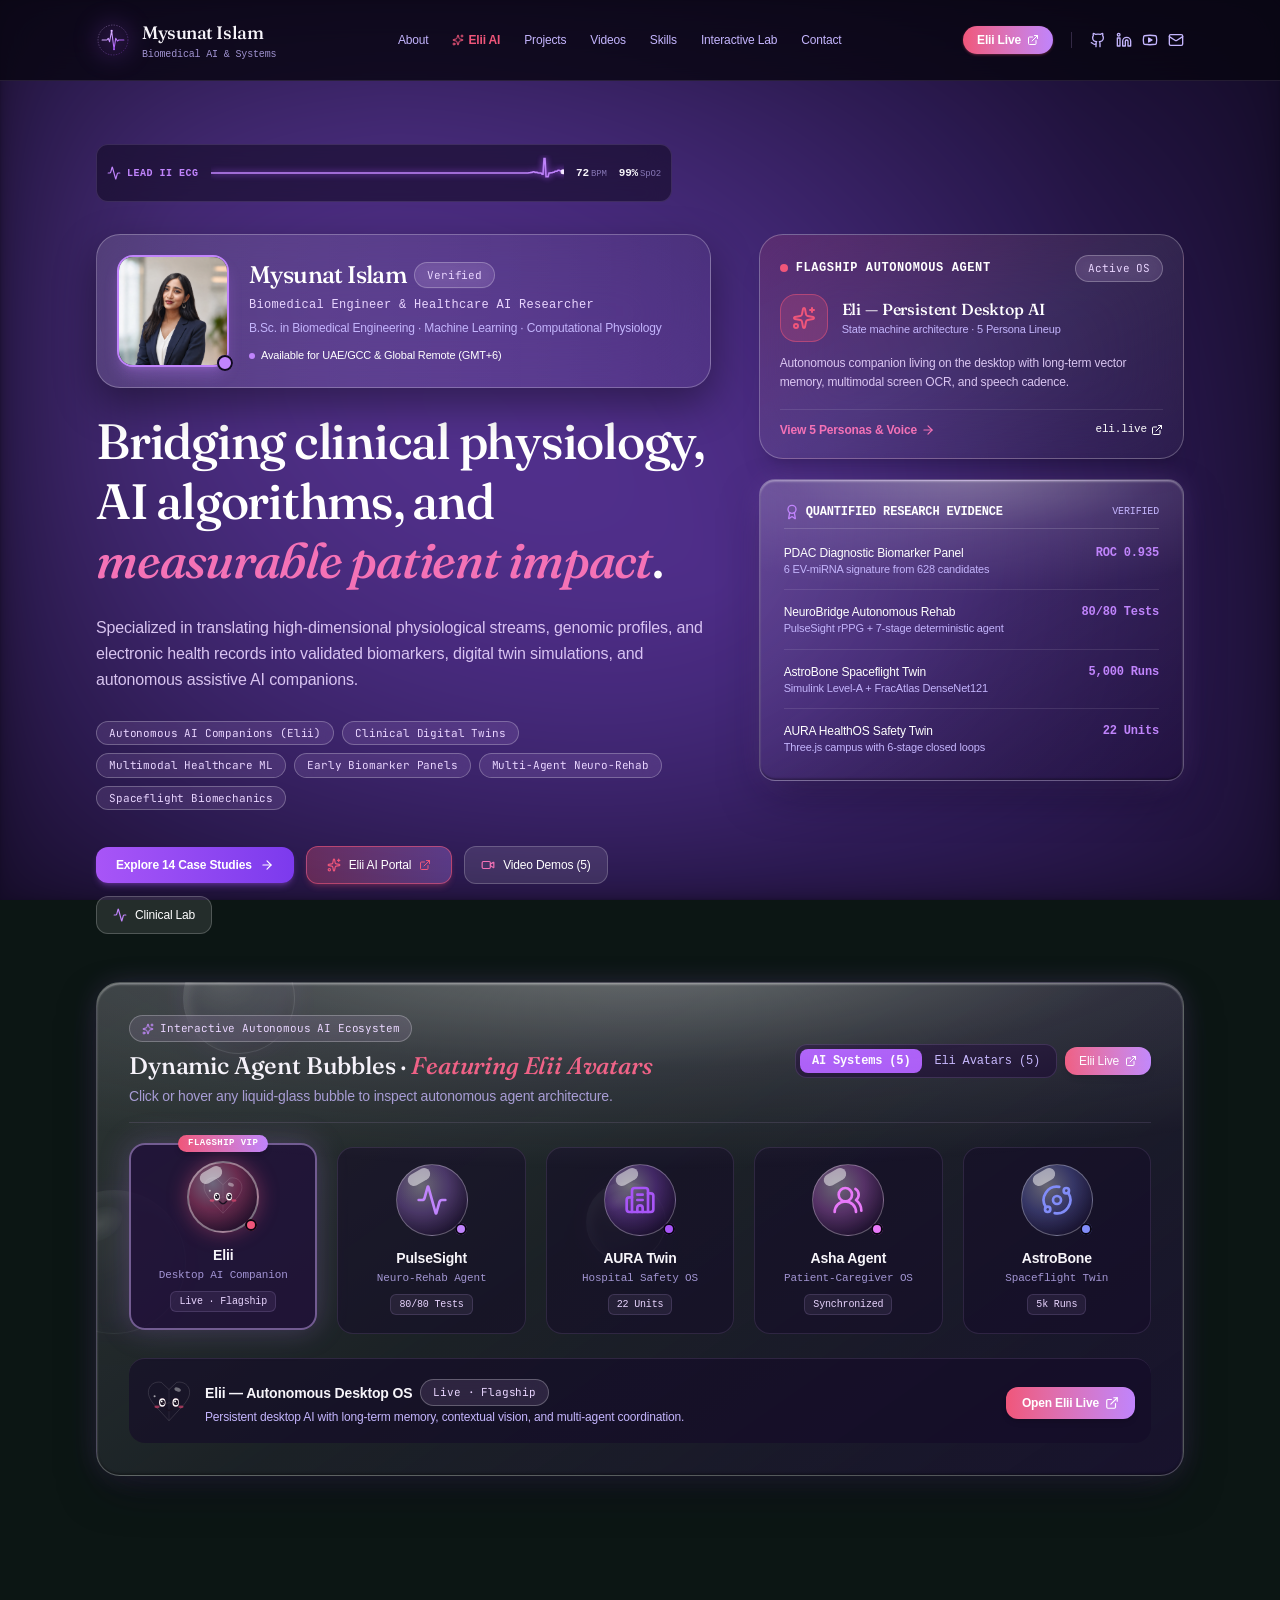
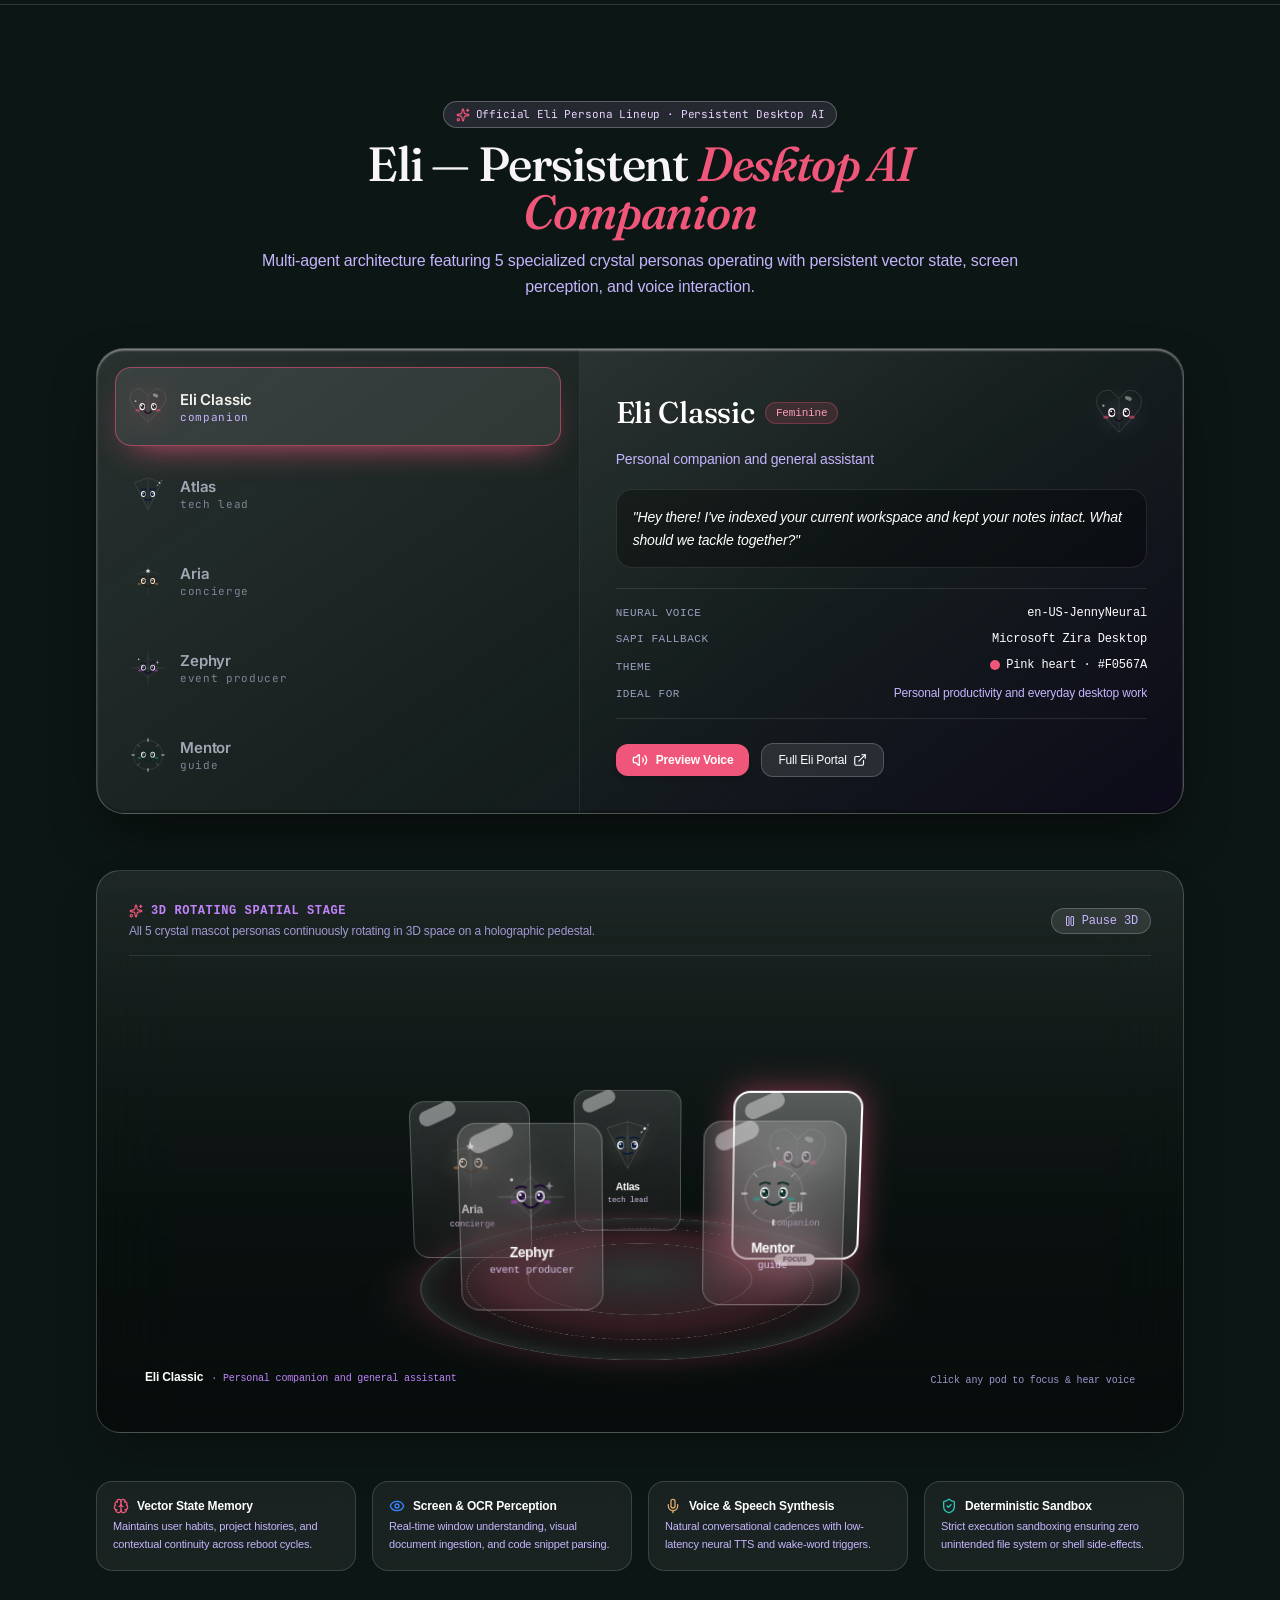
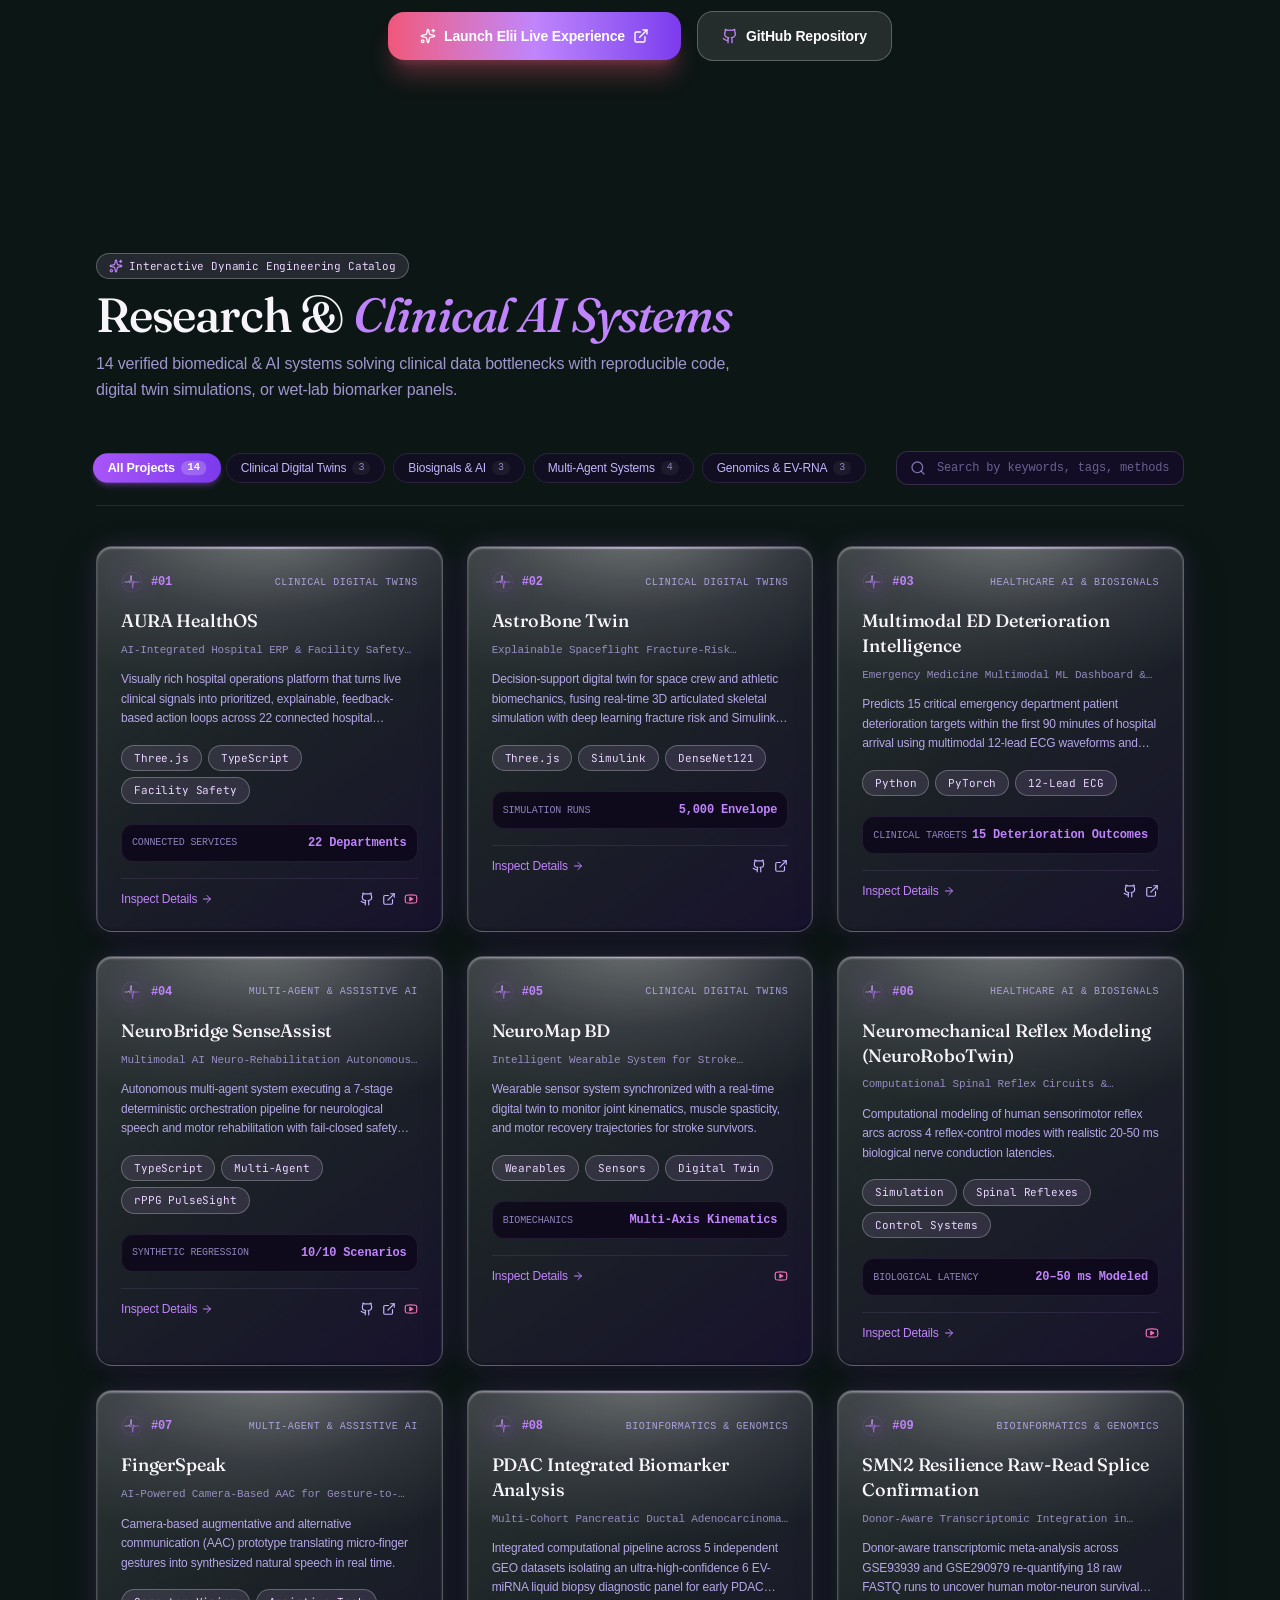
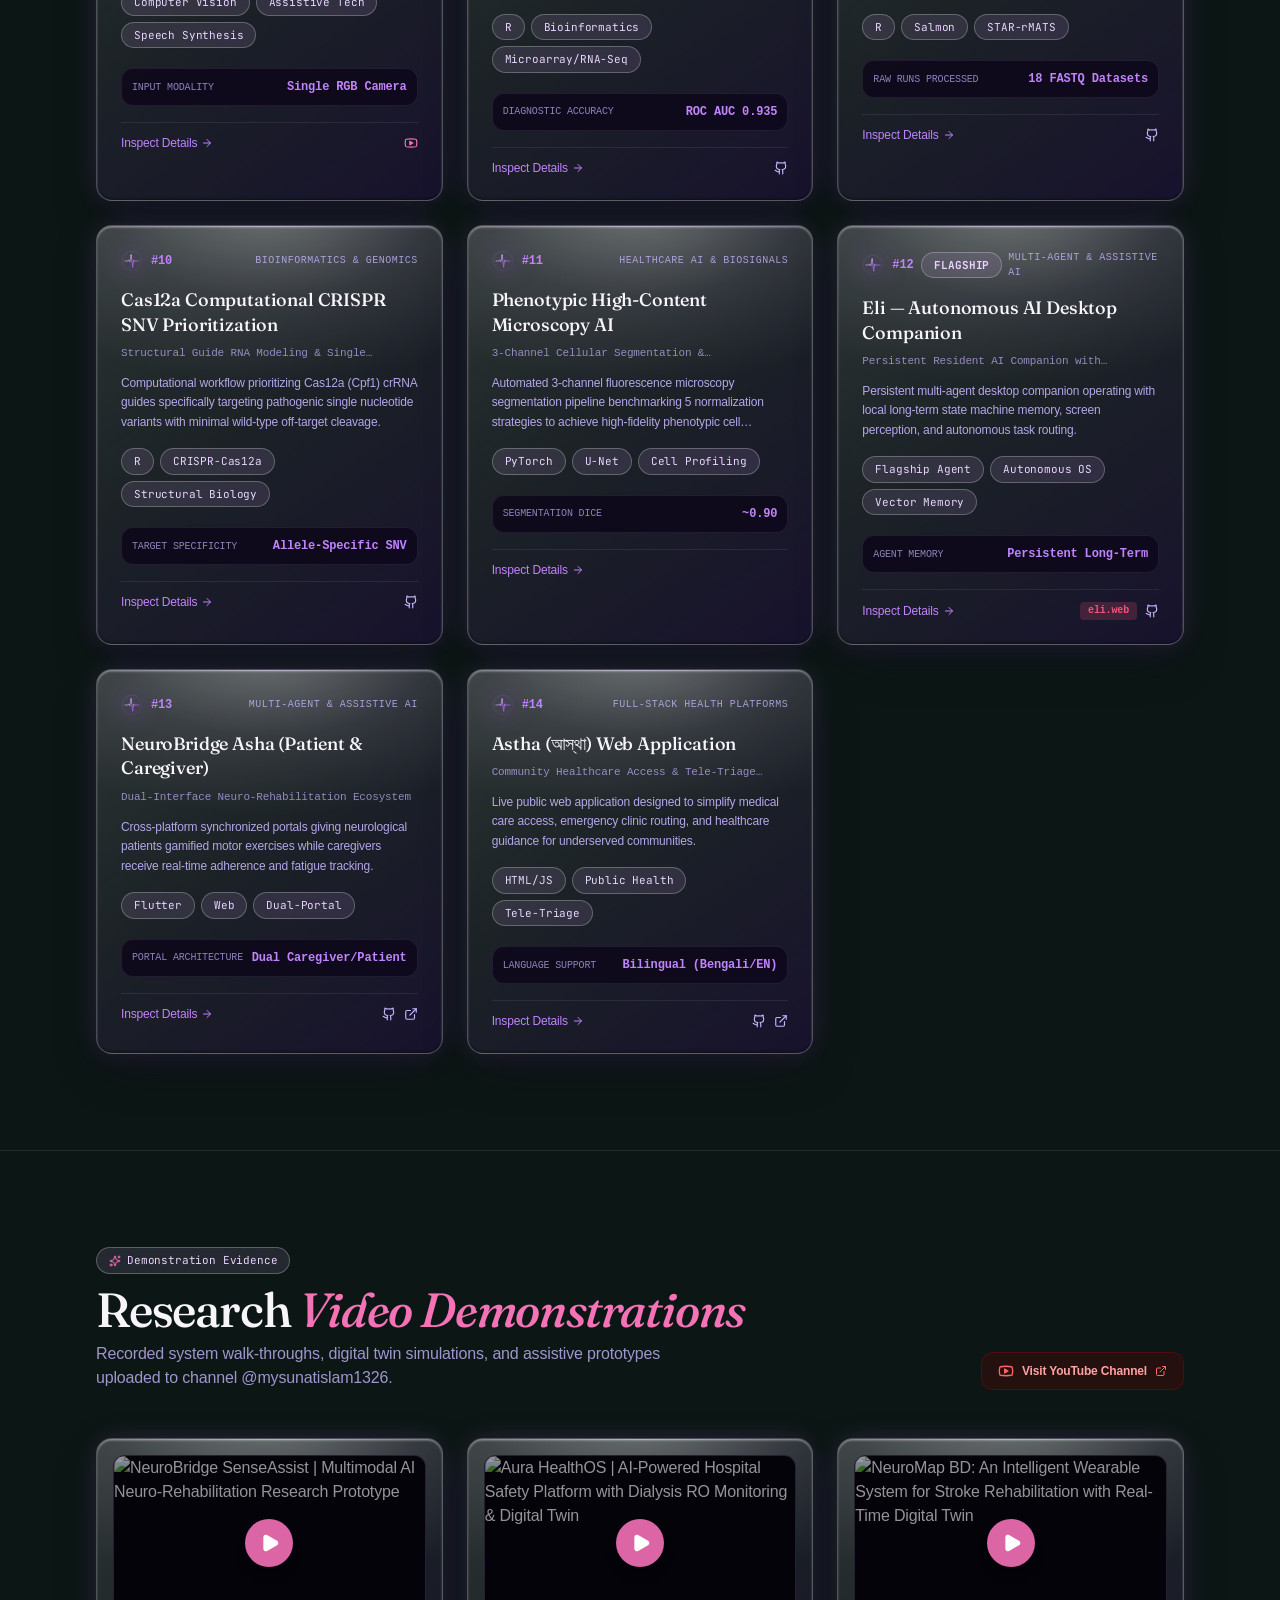
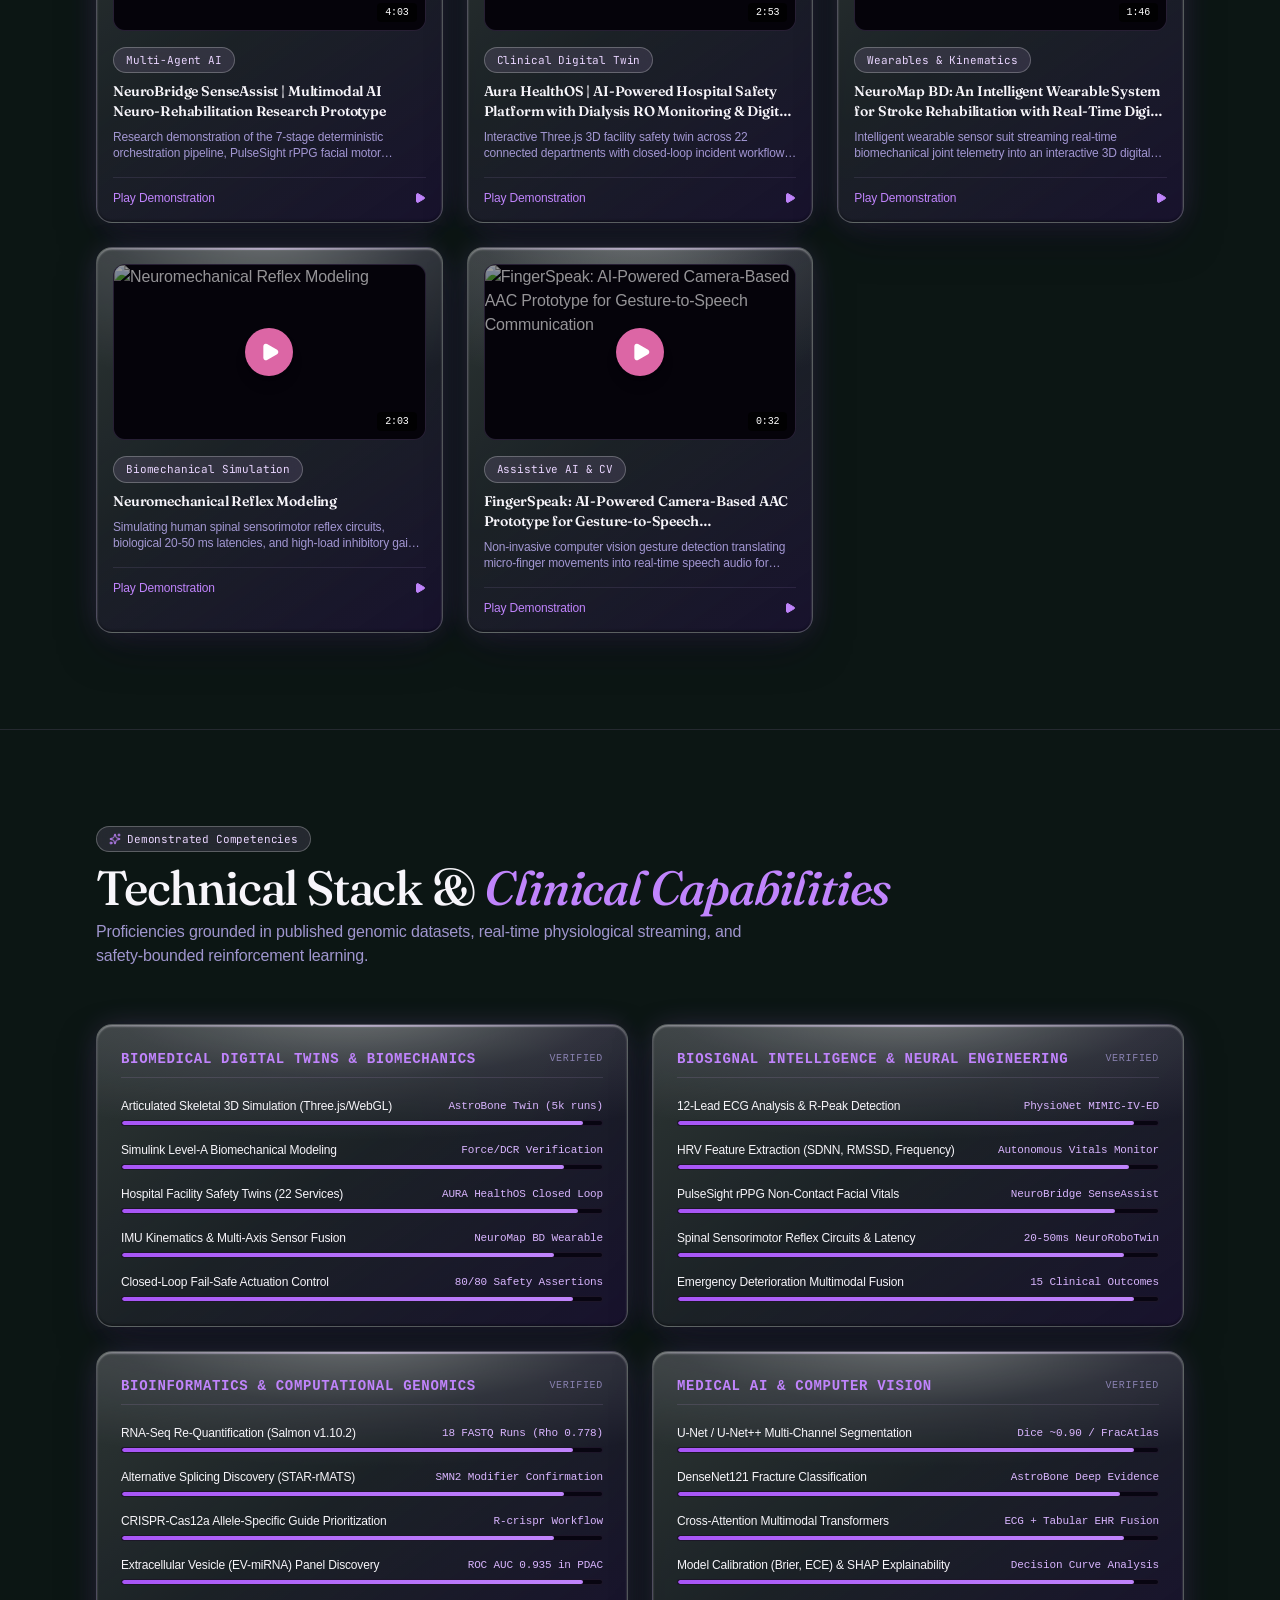
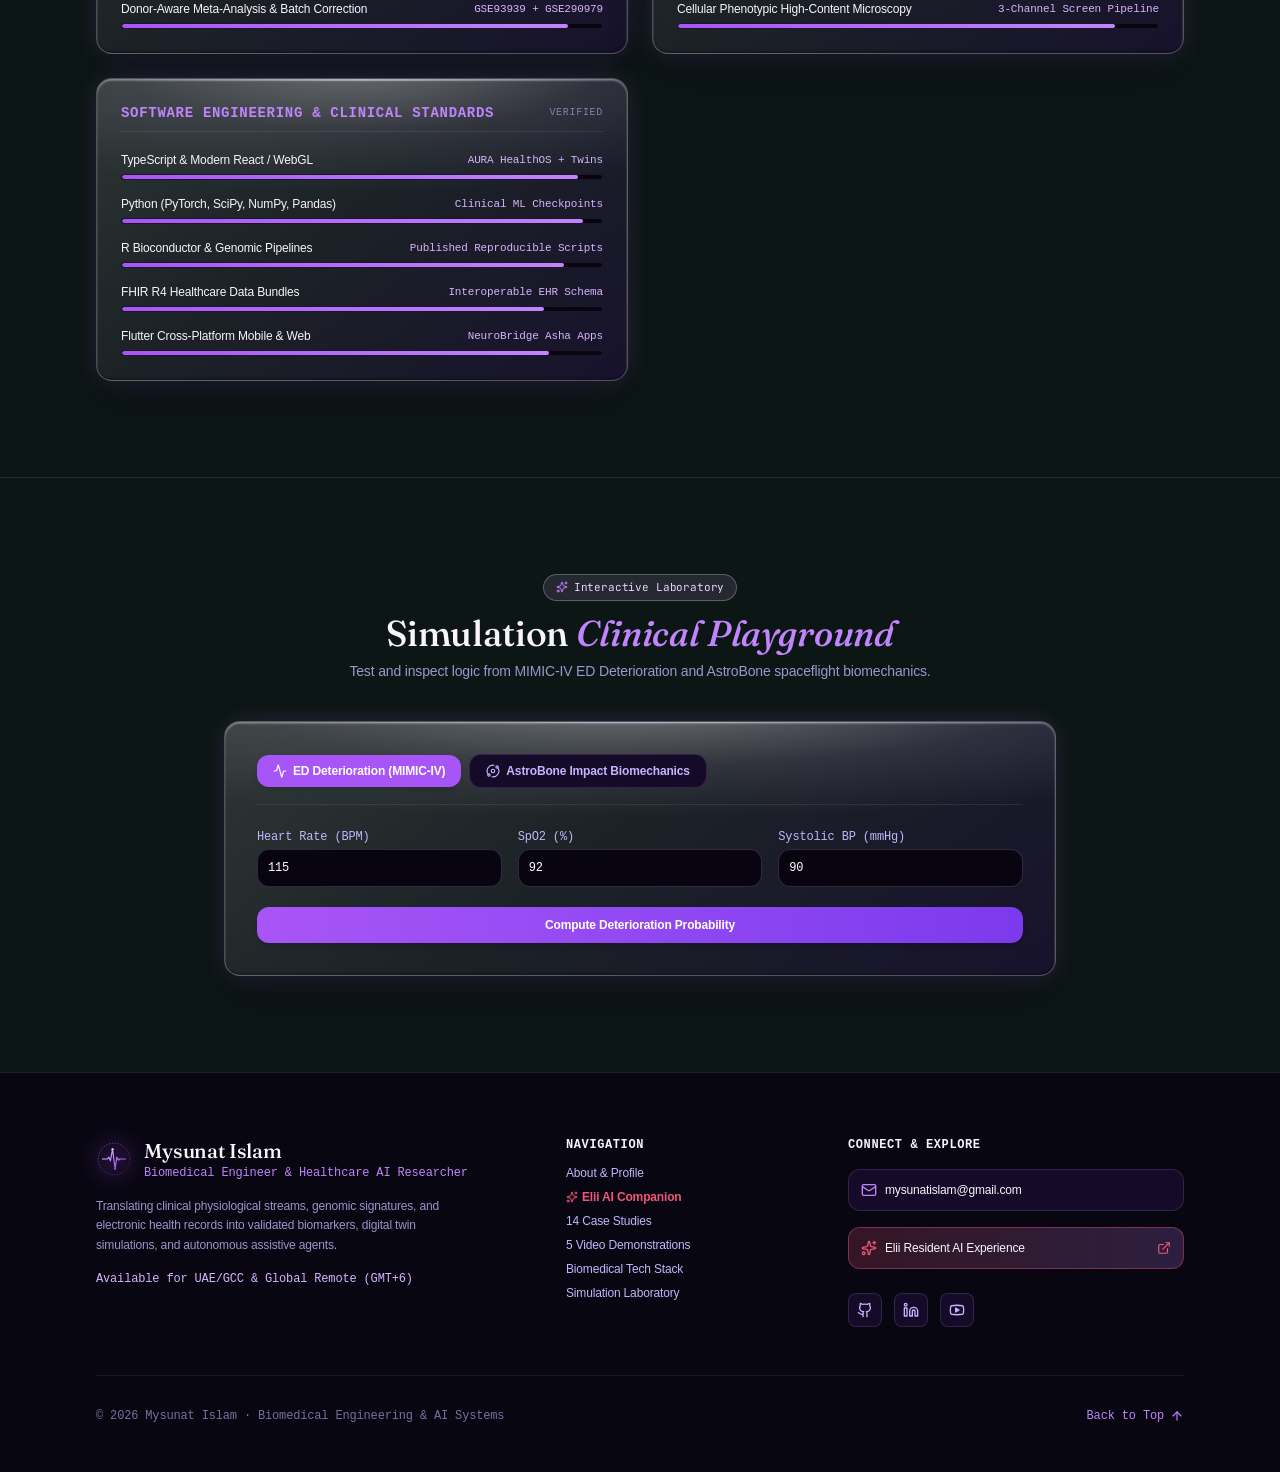
==== index.html @ 4e0c413e "Refine Eli dock to authentic styling, fix 3D stage forward orientation, luminous light gradient, rem" ====
<!doctype html>
<html lang="en" class="scroll-smooth">
  <head>
    <meta charset="UTF-8" />
    <link rel="icon" type="image/svg+xml" href="data:image/svg+xml,%3Csvg xmlns='http://www.w3.org/2000/svg' viewBox='0 0 24 24' fill='none' stroke='%237fc9ae' stroke-width='2'%3E%3Cpath d='M22 12h-4l-3 9L9 3l-3 9H2'/%3E%3C/svg%3E" />
    <meta name="viewport" content="width=device-width, initial-scale=1.0" />
    <title>Mysunat Islam | Biomedical AI & Healthcare Systems</title>
    <meta name="description" content="Biomedical AI, Clinical Digital Twins, Biosignal Processing, and Computational Genomics portfolio of Mysunat Islam." />
    
    <!-- Google Fonts: Fraunces (Classy Editorial Serif) + Inter (Clean Modern Sans) + JetBrains Mono -->
    <link rel="preconnect" href="https://fonts.googleapis.com">
    <link rel="preconnect" href="https://fonts.gstatic.com" crossorigin>
    <link href="https://fonts.googleapis.com/css2?family=Fraunces:ital,opsz,wght@0,9..144,400;0,9..144,500;0,9..144,600;0,9..144,700;1,9..144,400;1,9..144,600&family=Inter:wght@300;400;500;600;700&family=JetBrains+Mono:wght@400;500&display=swap" rel="stylesheet">
    <script type="module" crossorigin src="./assets/index-BXGBrG3f.js"></script>
    <link rel="stylesheet" crossorigin href="./assets/index-C7hbZg0I.css">
  </head>
  <body class="bg-[#0c1614] text-[#f2f1ec] antialiased selection:bg-[#7fc9ae] selection:text-[#0c1614] overflow-x-hidden font-sans">
    <div id="root"></div>
  </body>
</html>
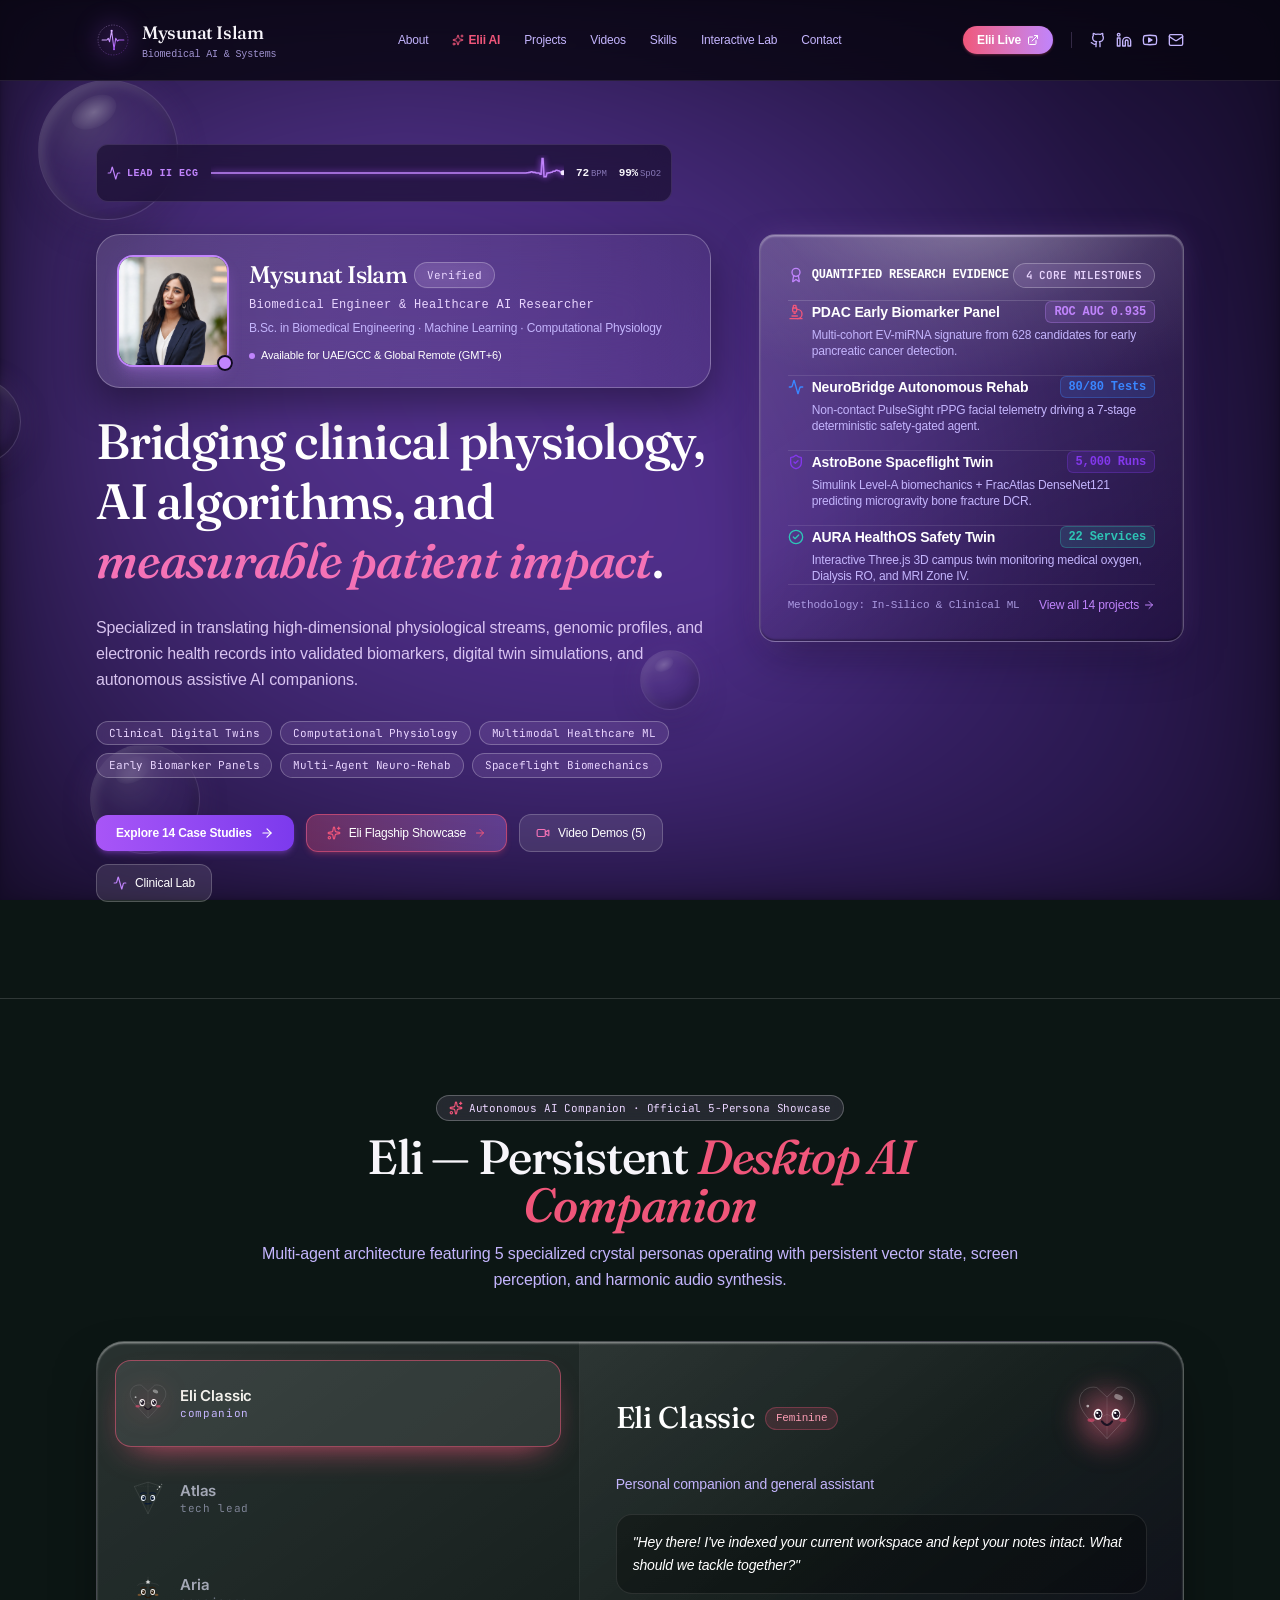
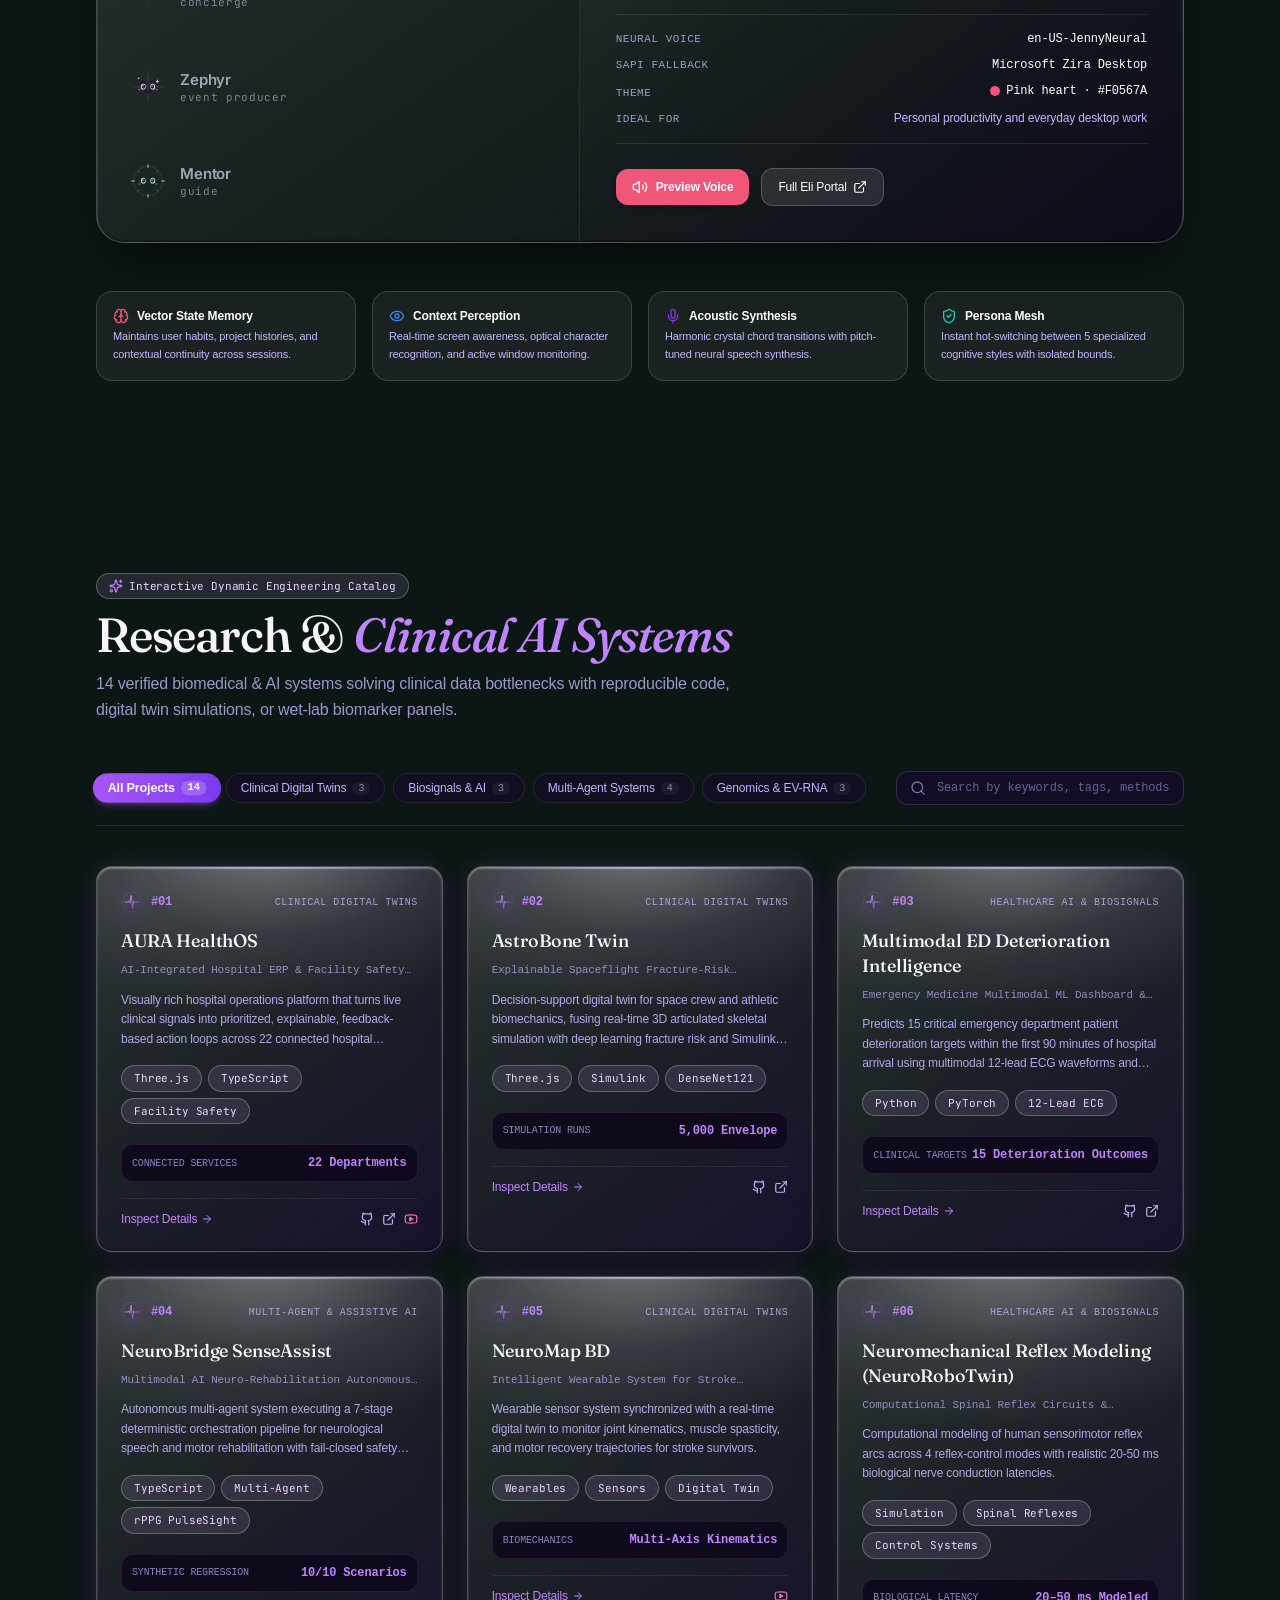
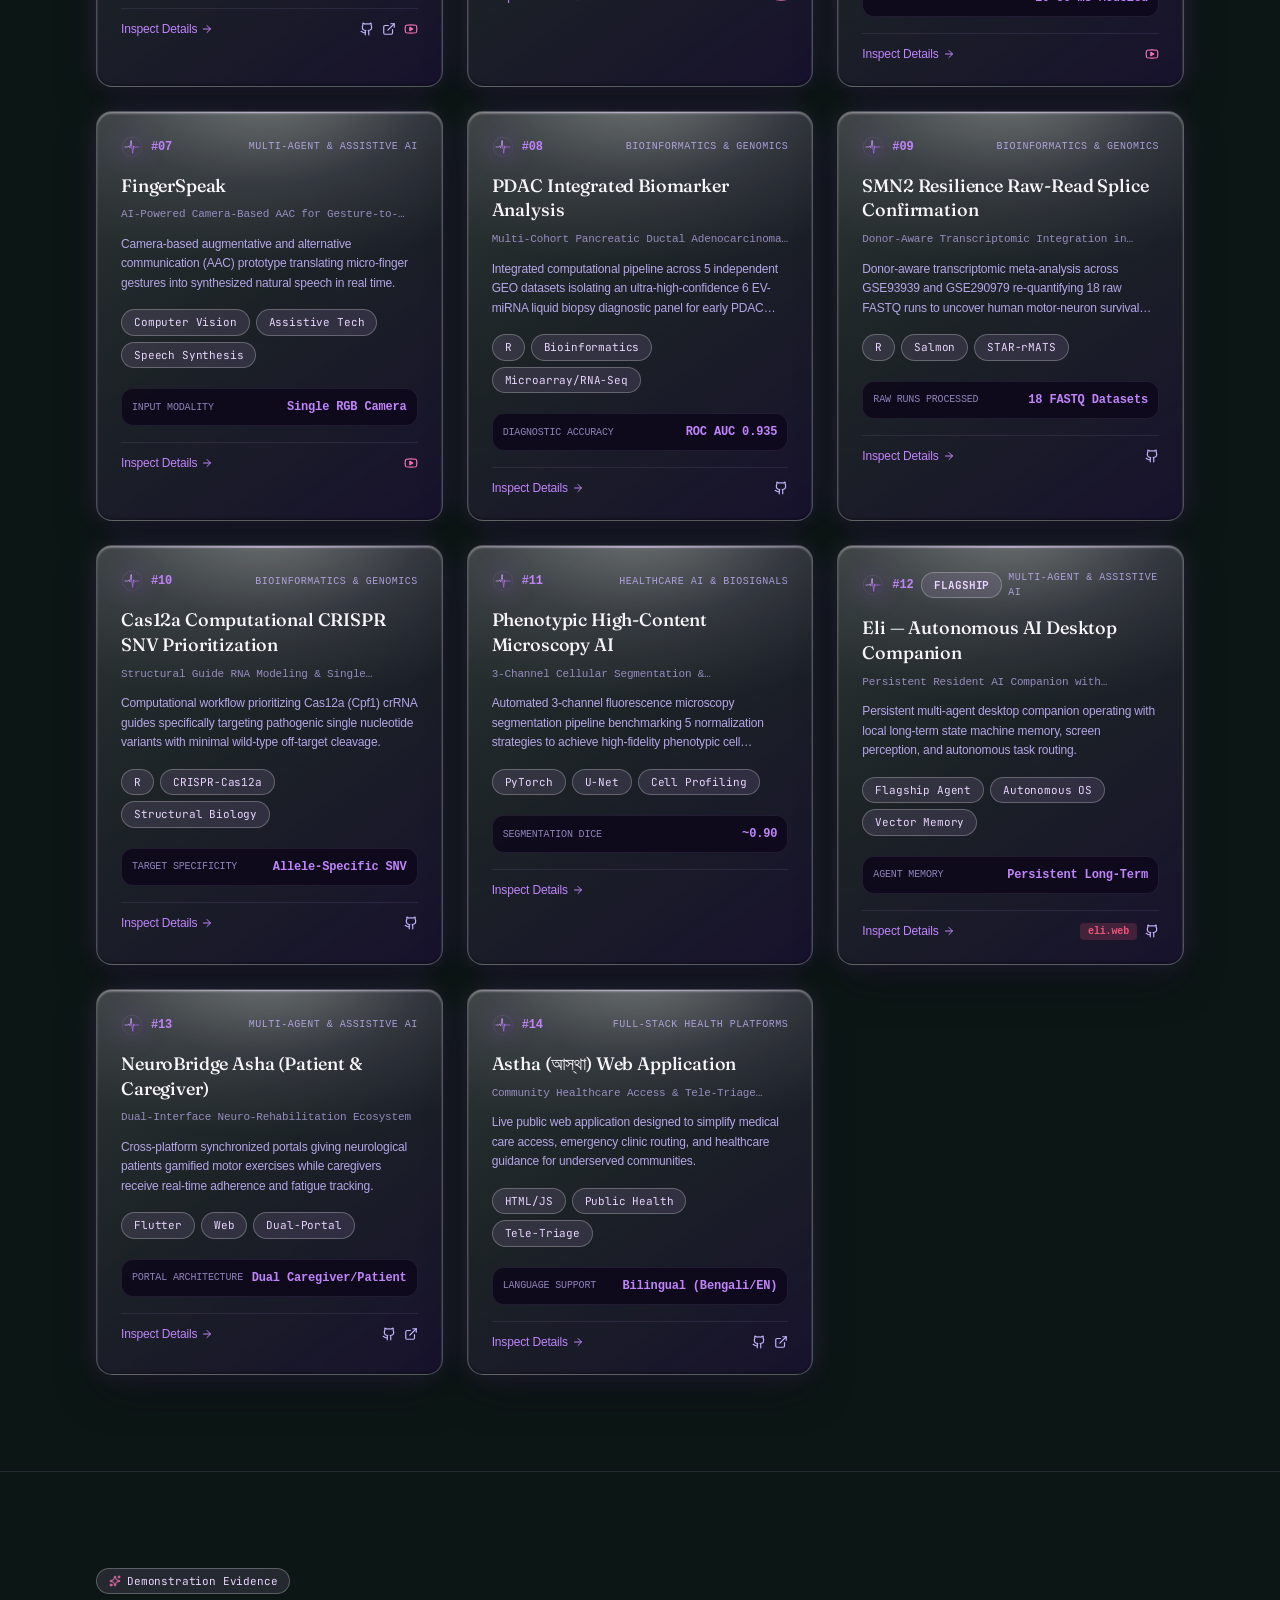
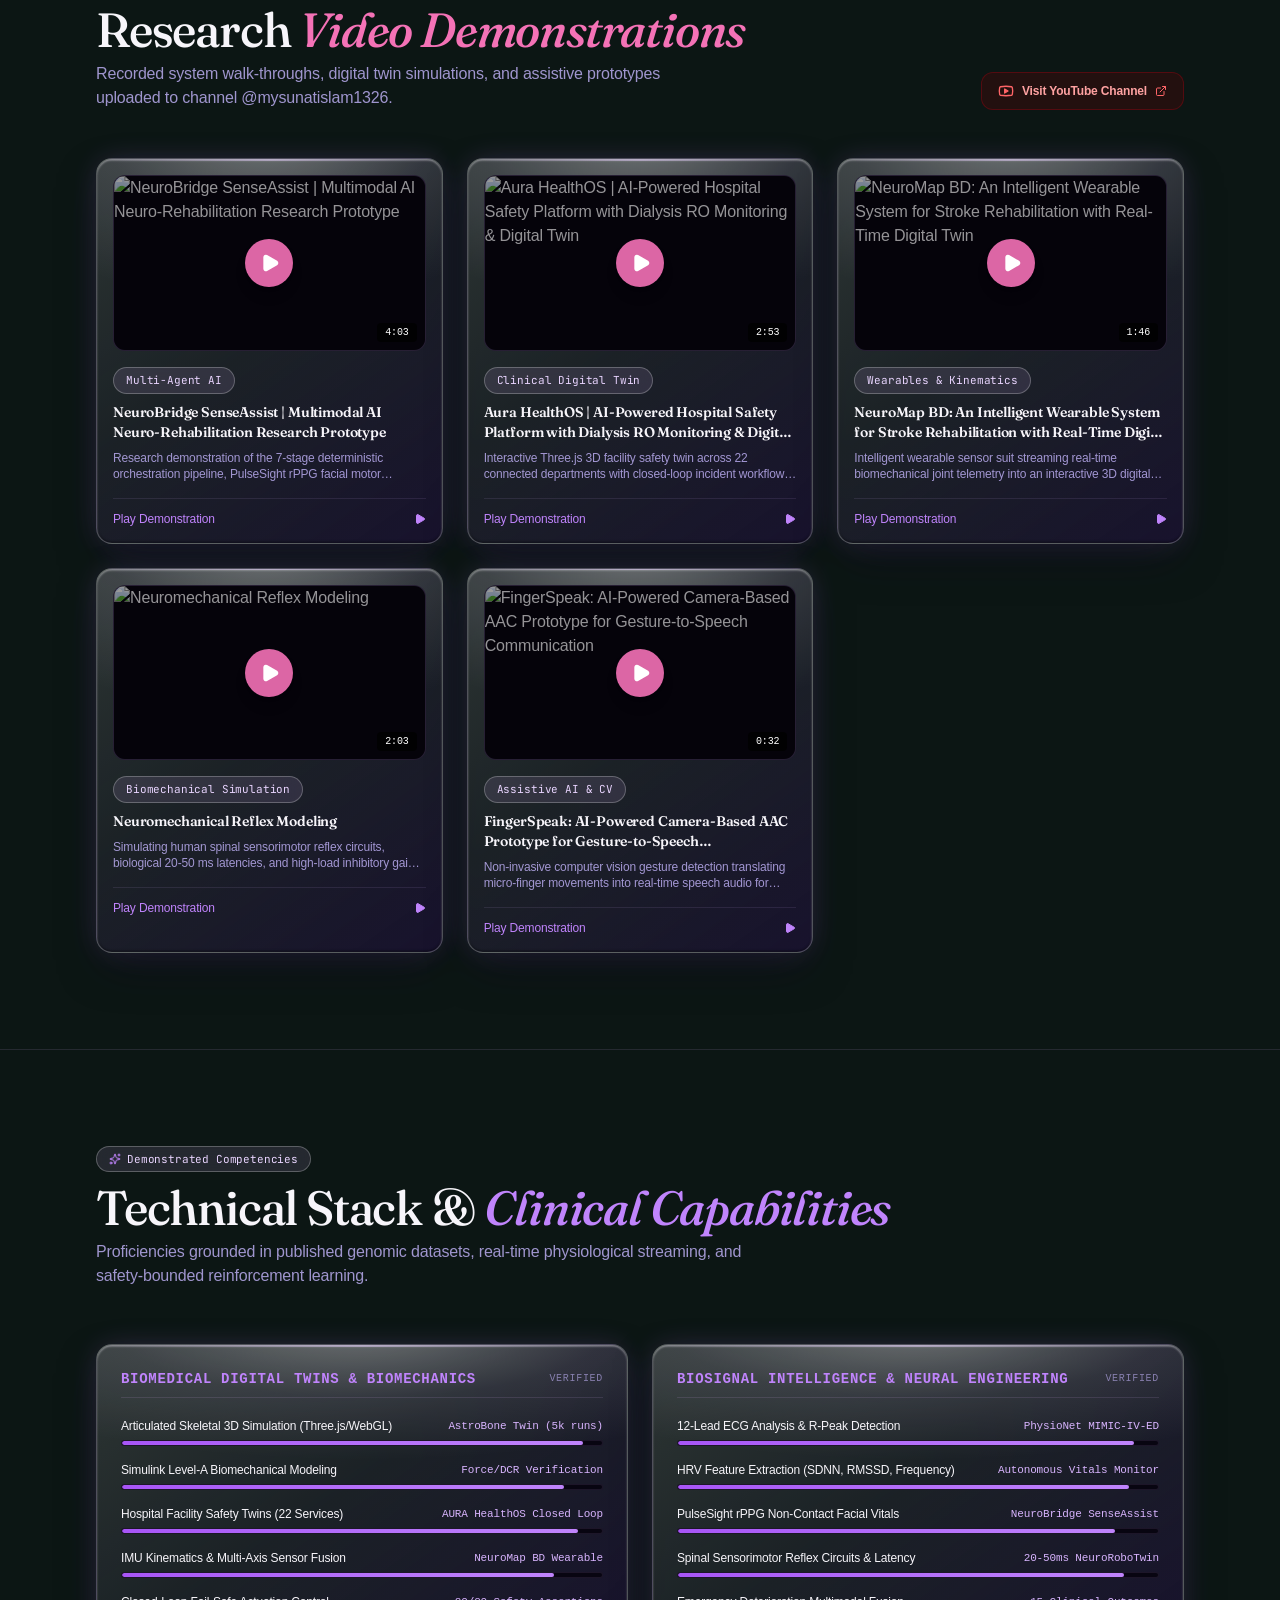
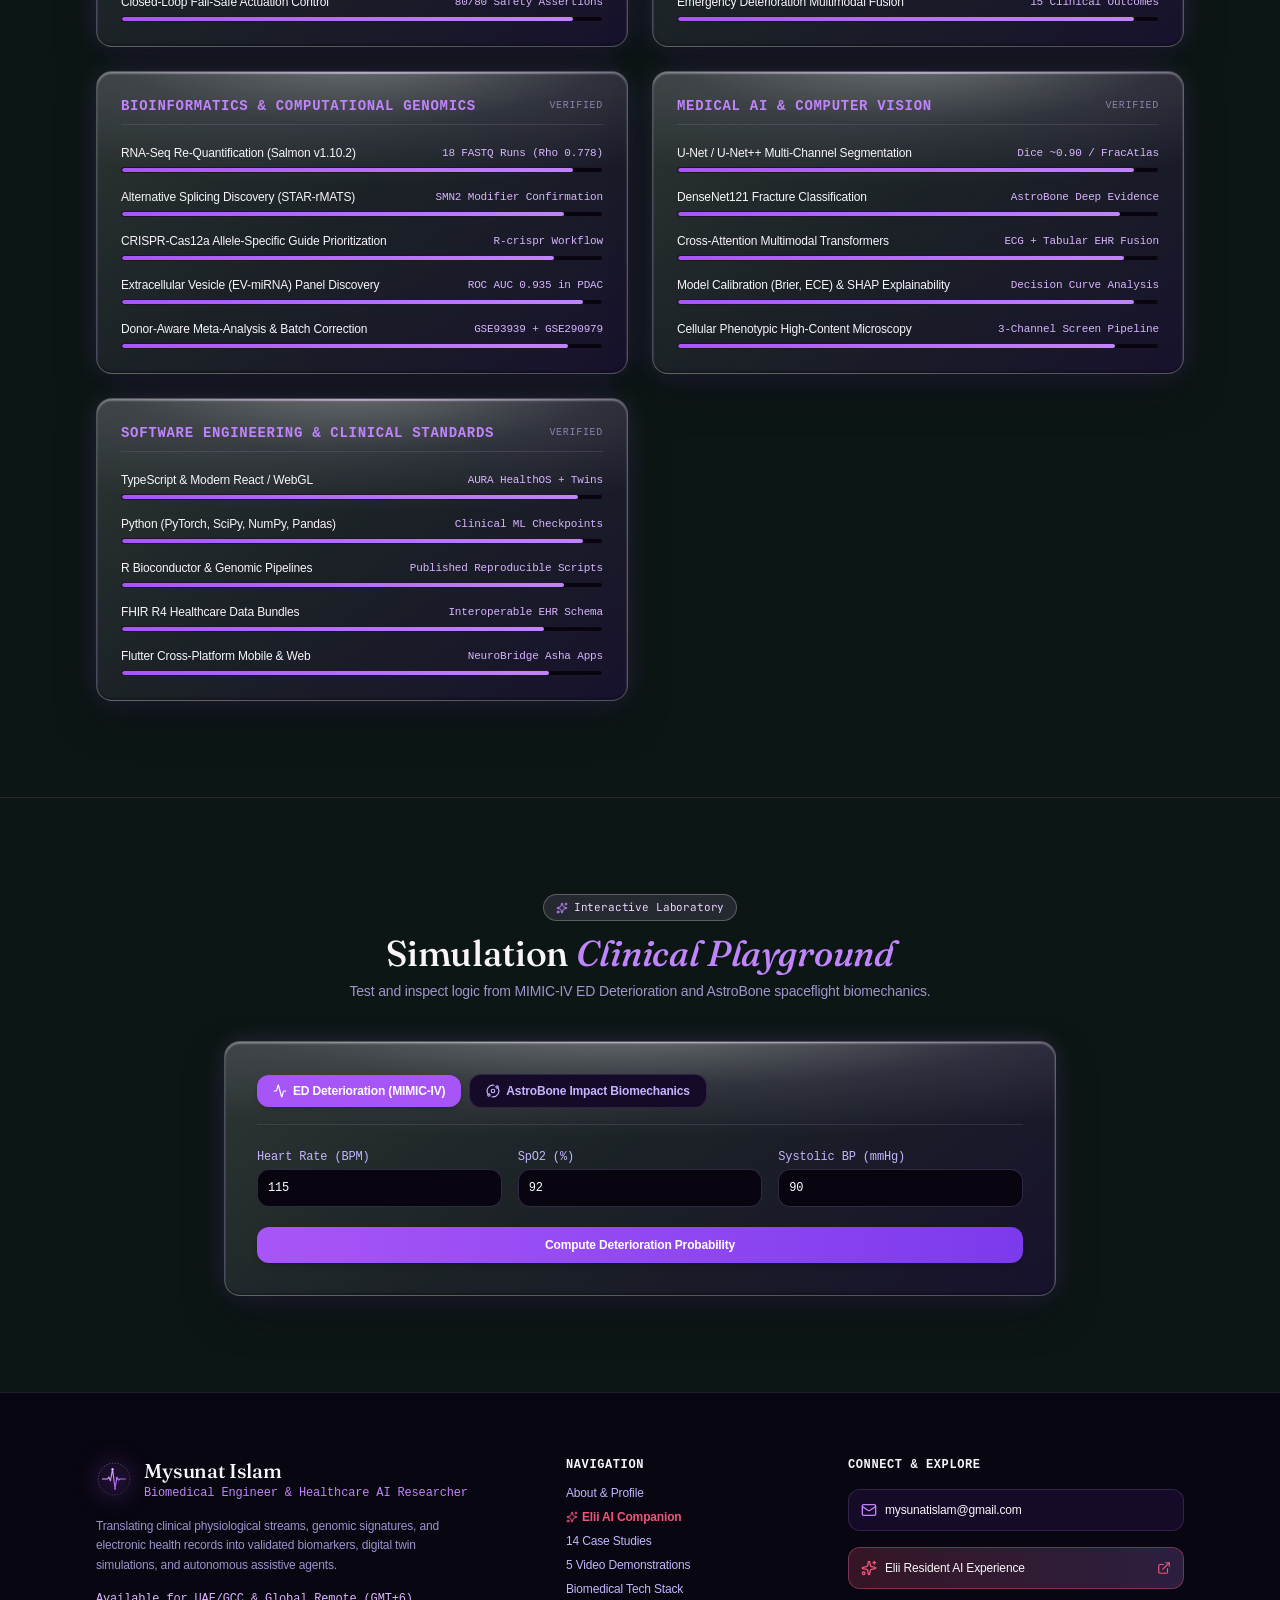
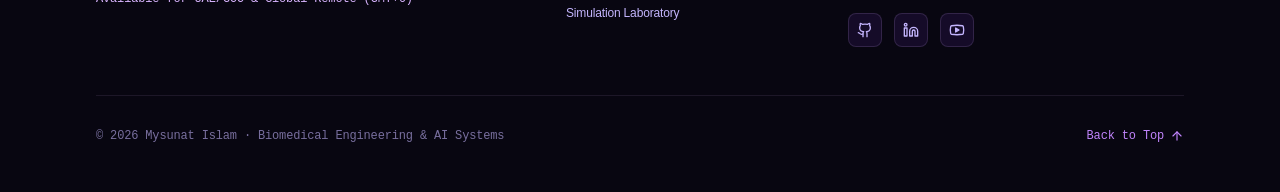
==== commit 6c06959f: "Remove repetitions across hero, bubbles, and Eli spotlight; streamline to authentic dock and single " ====
--- a/index.html
+++ b/index.html
@@ -11,8 +11,8 @@
     <link rel="preconnect" href="https://fonts.googleapis.com">
     <link rel="preconnect" href="https://fonts.gstatic.com" crossorigin>
     <link href="https://fonts.googleapis.com/css2?family=Fraunces:ital,opsz,wght@0,9..144,400;0,9..144,500;0,9..144,600;0,9..144,700;1,9..144,400;1,9..144,600&family=Inter:wght@300;400;500;600;700&family=JetBrains+Mono:wght@400;500&display=swap" rel="stylesheet">
-    <script type="module" crossorigin src="./assets/index-BXGBrG3f.js"></script>
-    <link rel="stylesheet" crossorigin href="./assets/index-C7hbZg0I.css">
+    <script type="module" crossorigin src="./assets/index-Cvvwnzuf.js"></script>
+    <link rel="stylesheet" crossorigin href="./assets/index-D0mKvhB-.css">
   </head>
   <body class="bg-[#0c1614] text-[#f2f1ec] antialiased selection:bg-[#7fc9ae] selection:text-[#0c1614] overflow-x-hidden font-sans">
     <div id="root"></div>
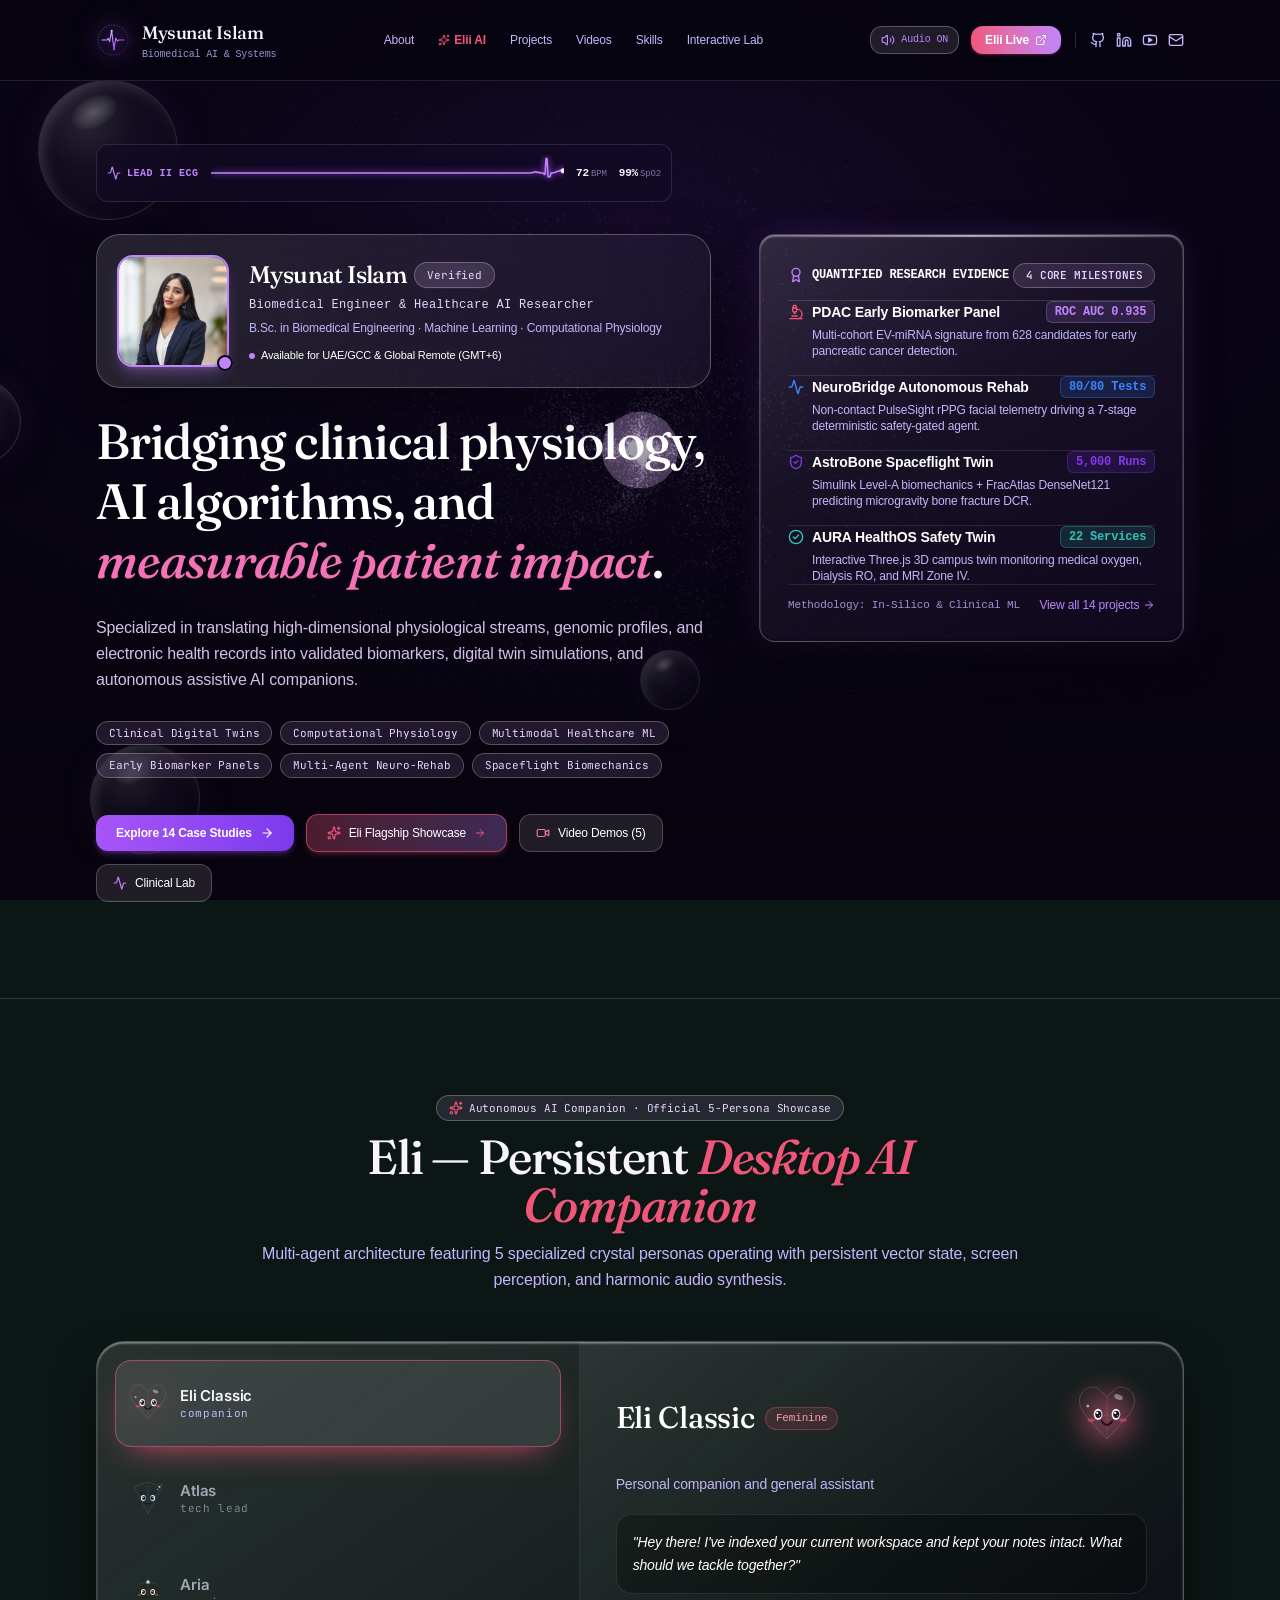
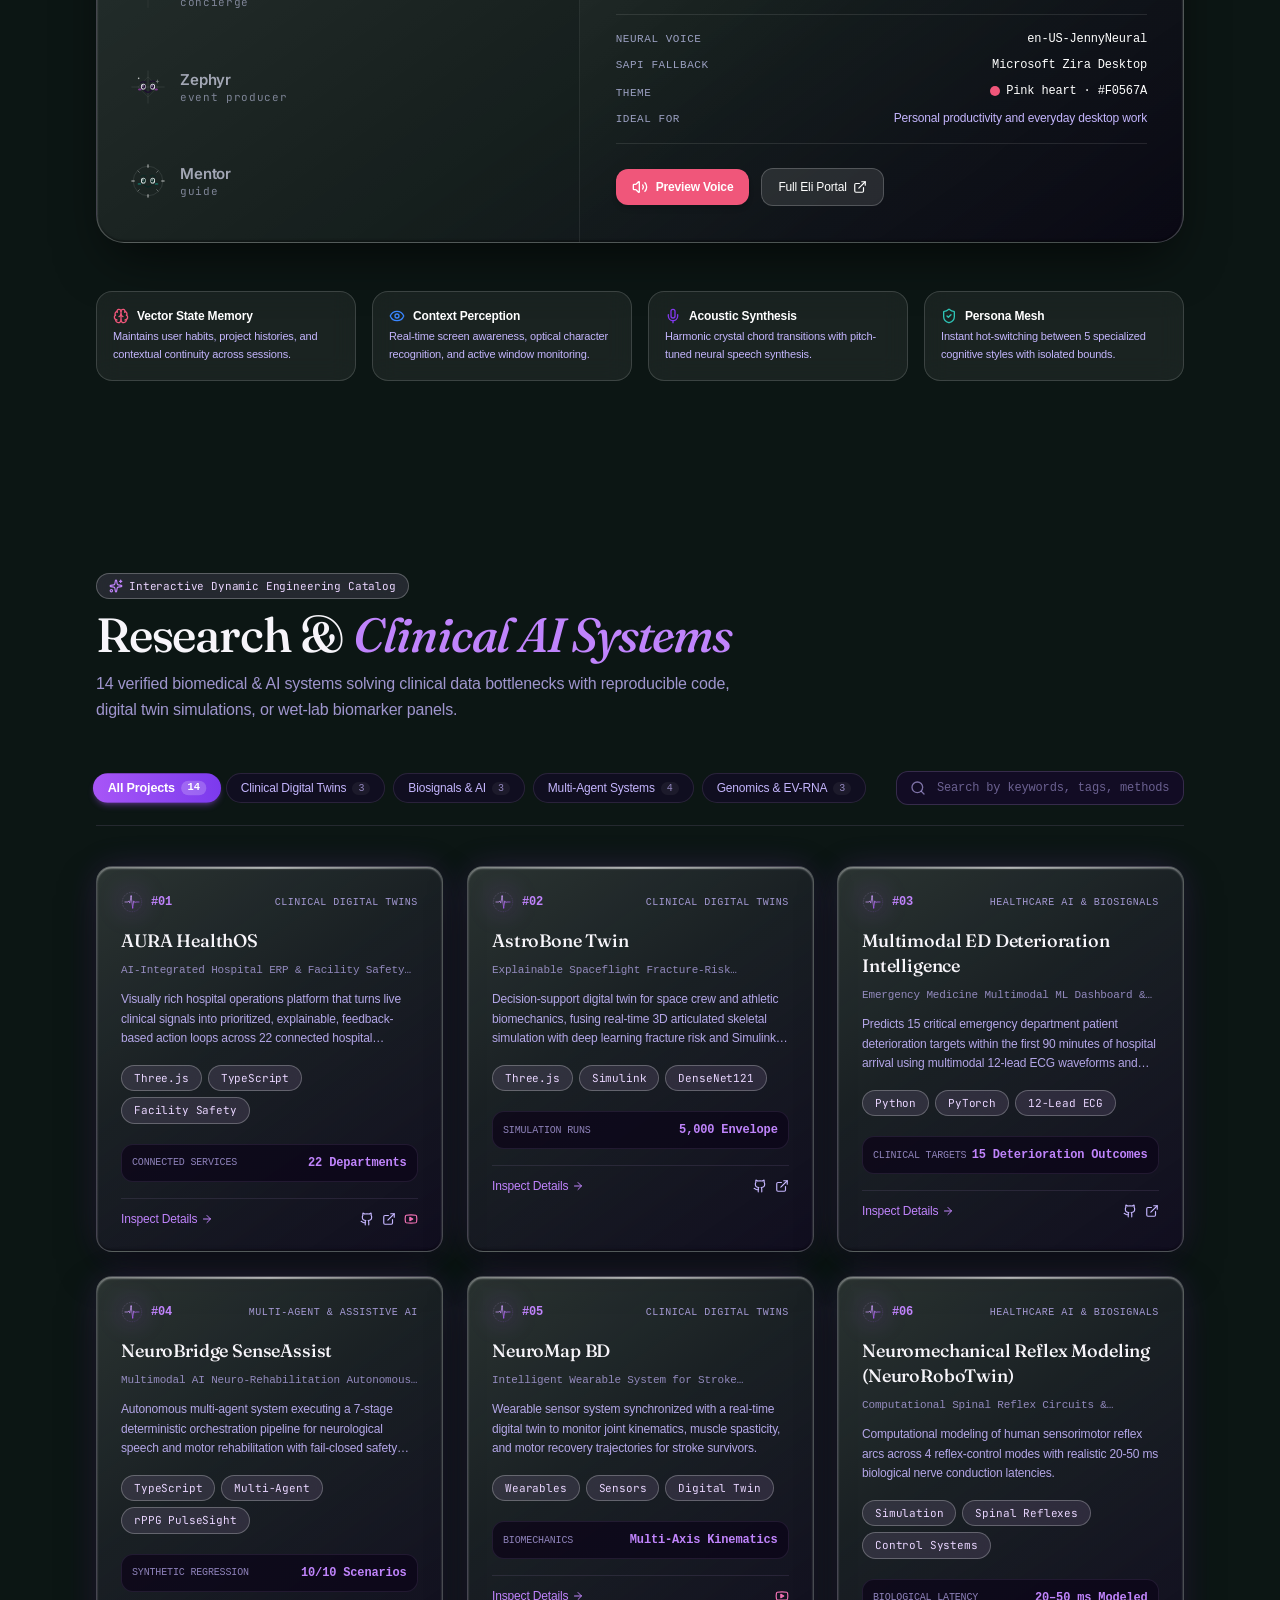
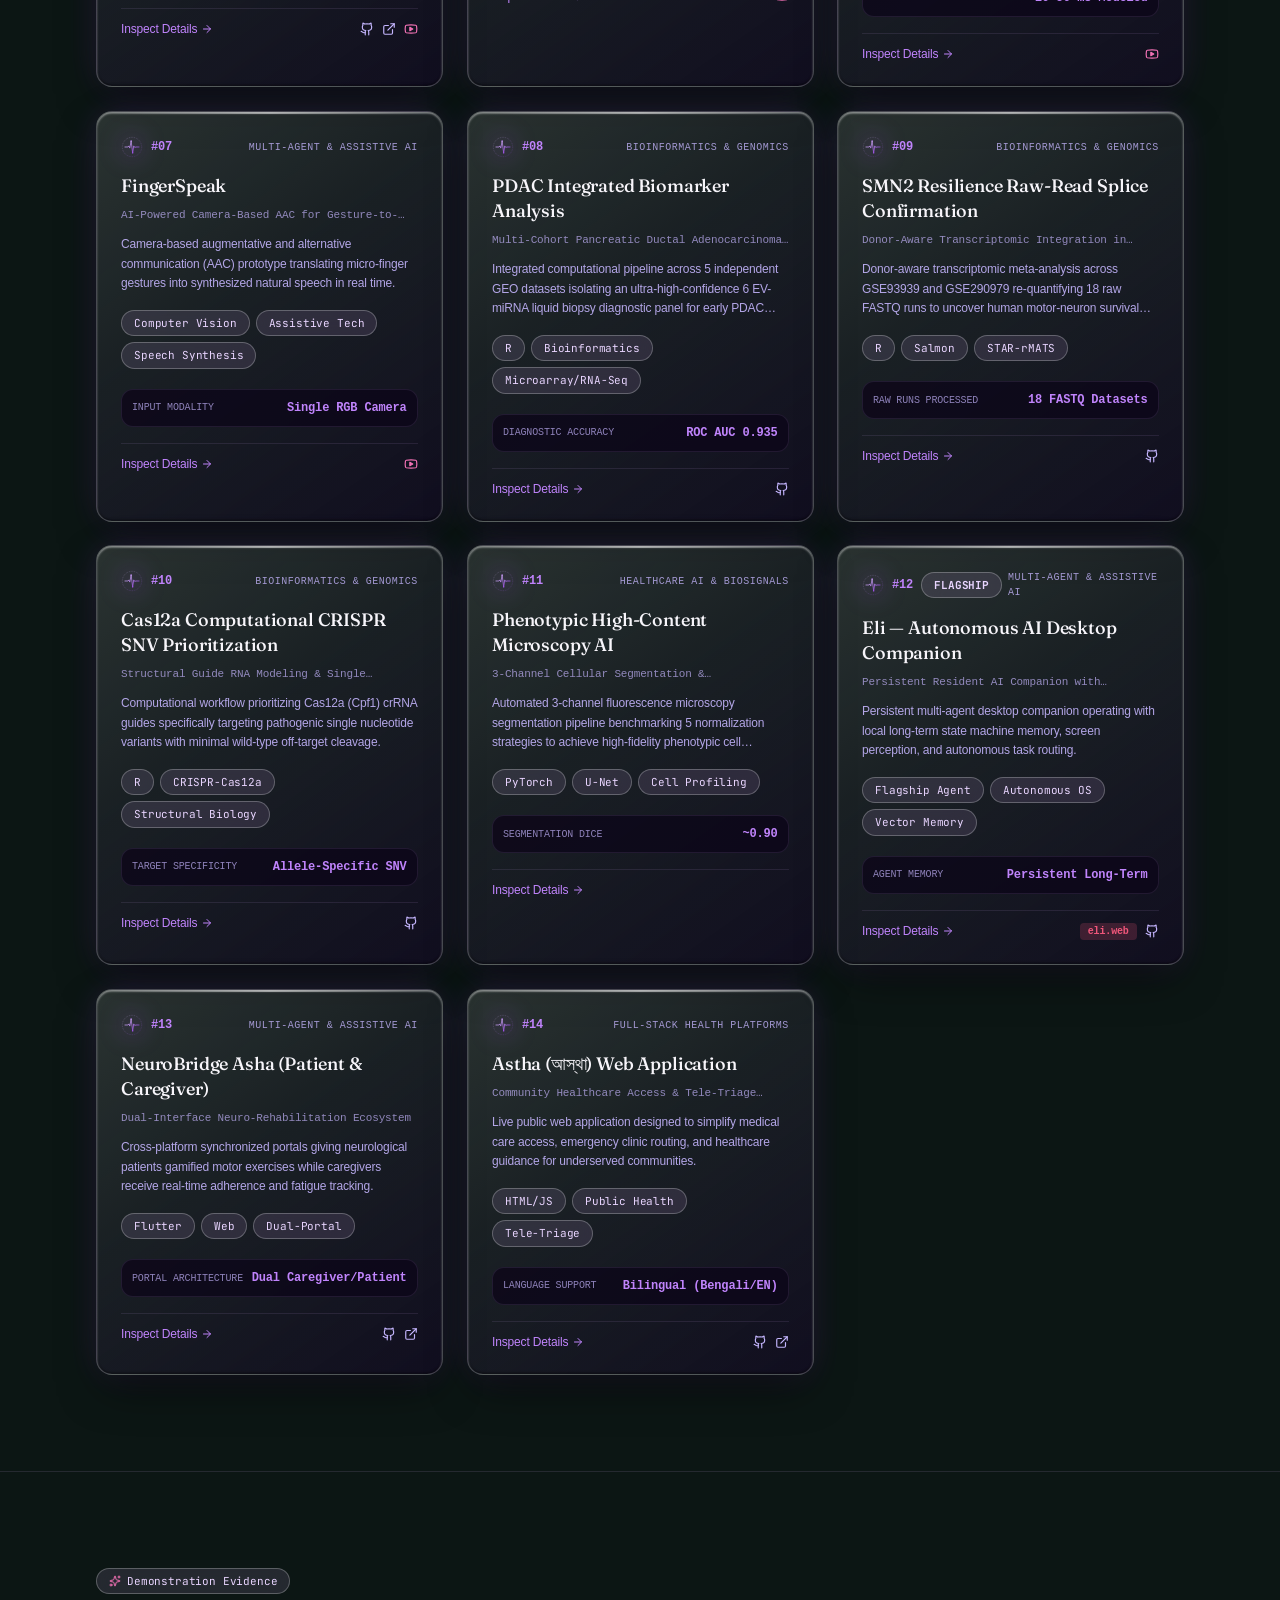
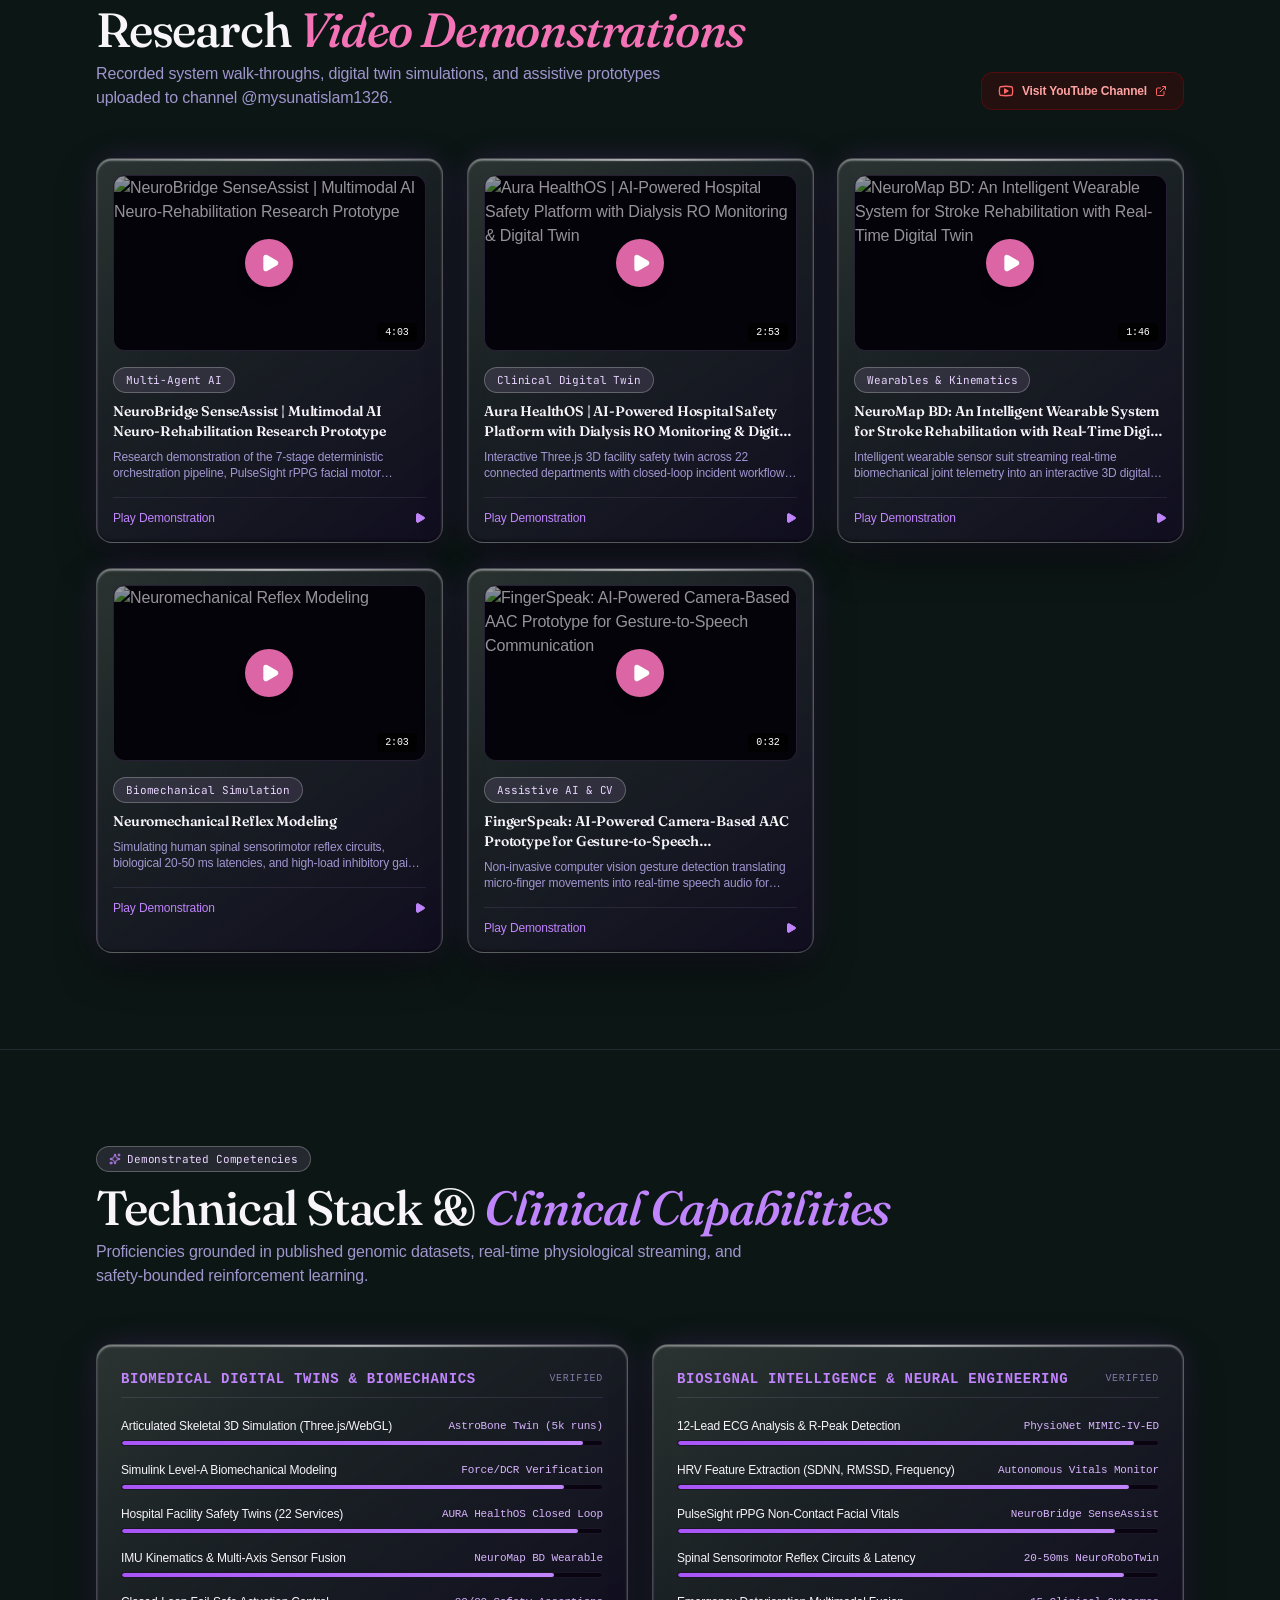
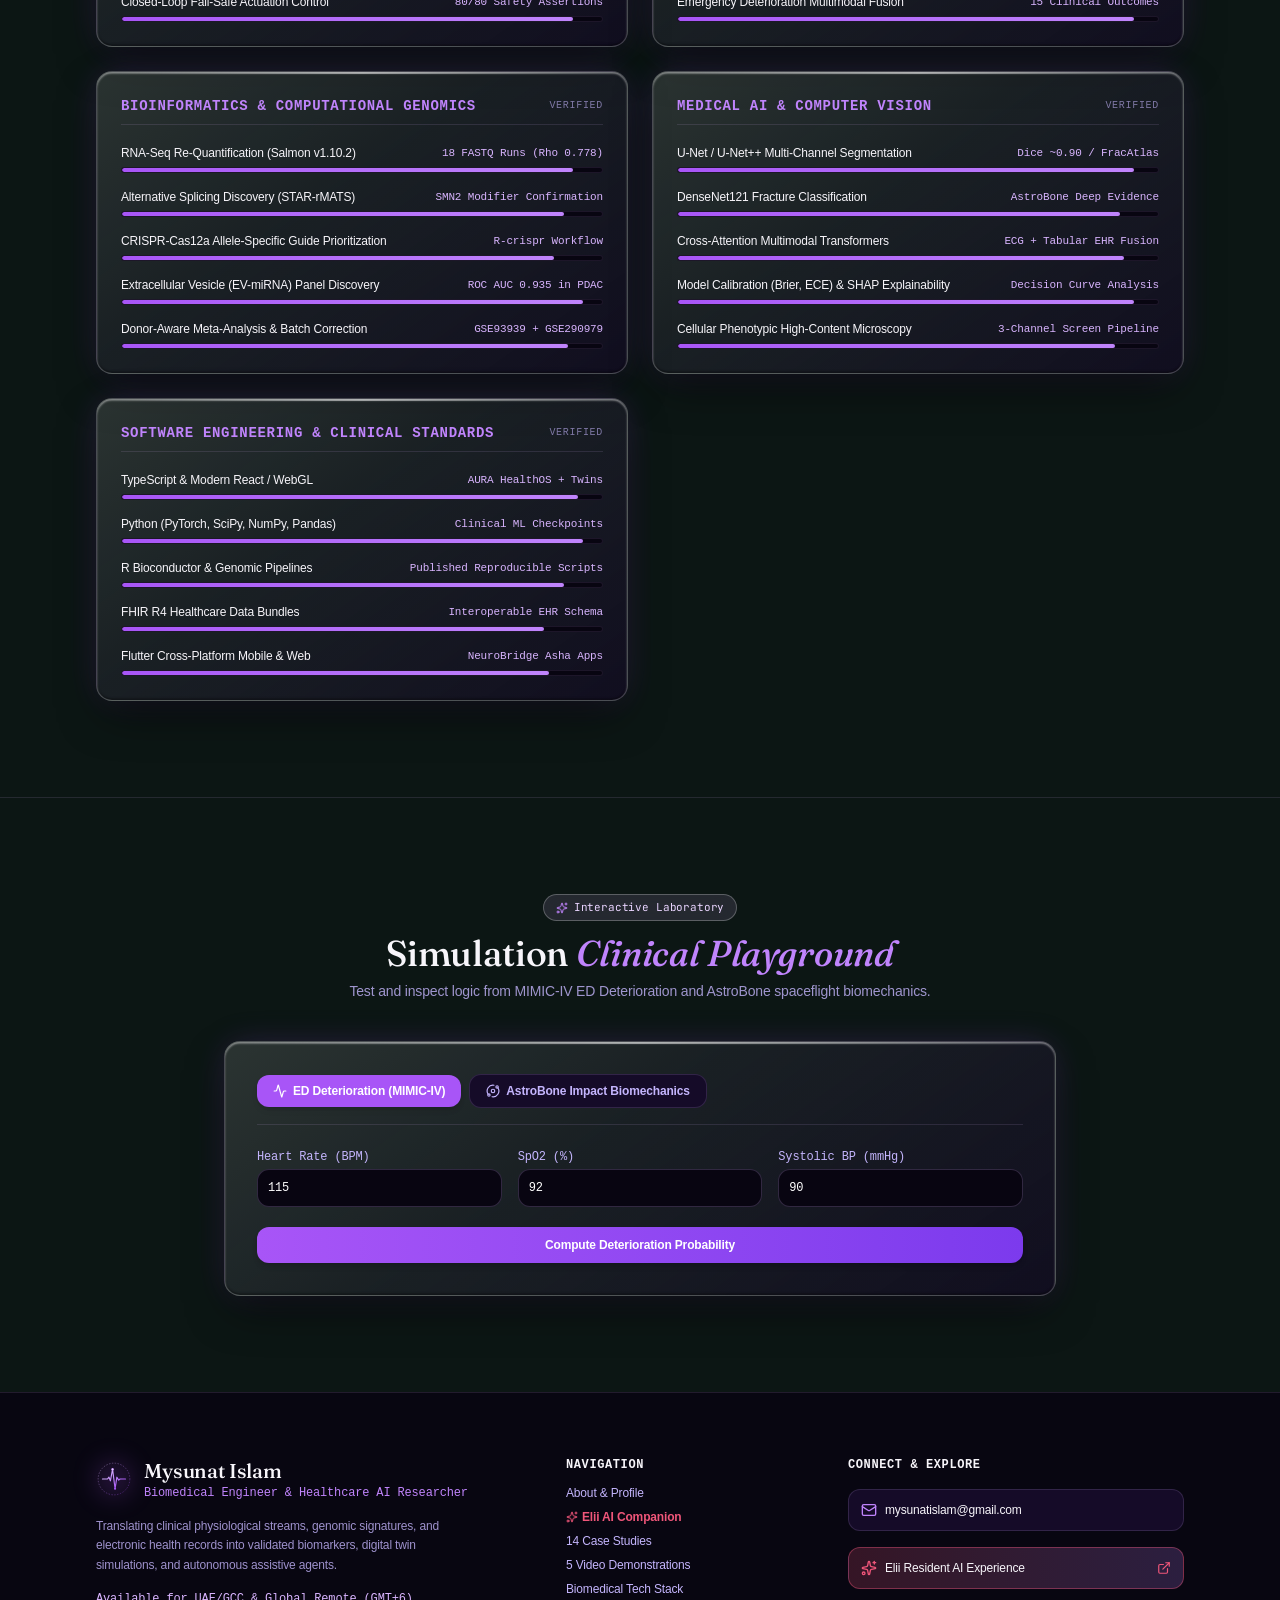
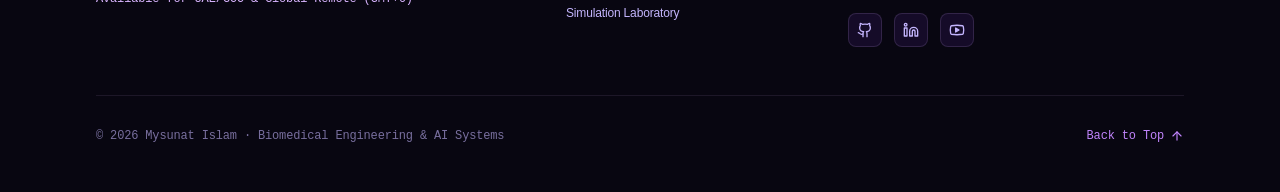
==== commit 7101ceae: "Add minimal 3D galaxy theme inspired by CodeItAlone, cosmic color grading, Apple liquid glass tilt &" ====
--- a/index.html
+++ b/index.html
@@ -11,8 +11,8 @@
     <link rel="preconnect" href="https://fonts.googleapis.com">
     <link rel="preconnect" href="https://fonts.gstatic.com" crossorigin>
     <link href="https://fonts.googleapis.com/css2?family=Fraunces:ital,opsz,wght@0,9..144,400;0,9..144,500;0,9..144,600;0,9..144,700;1,9..144,400;1,9..144,600&family=Inter:wght@300;400;500;600;700&family=JetBrains+Mono:wght@400;500&display=swap" rel="stylesheet">
-    <script type="module" crossorigin src="./assets/index-Cvvwnzuf.js"></script>
-    <link rel="stylesheet" crossorigin href="./assets/index-D0mKvhB-.css">
+    <script type="module" crossorigin src="./assets/index-DIgnGlLt.js"></script>
+    <link rel="stylesheet" crossorigin href="./assets/index-BuZ4DTx6.css">
   </head>
   <body class="bg-[#0c1614] text-[#f2f1ec] antialiased selection:bg-[#7fc9ae] selection:text-[#0c1614] overflow-x-hidden font-sans">
     <div id="root"></div>
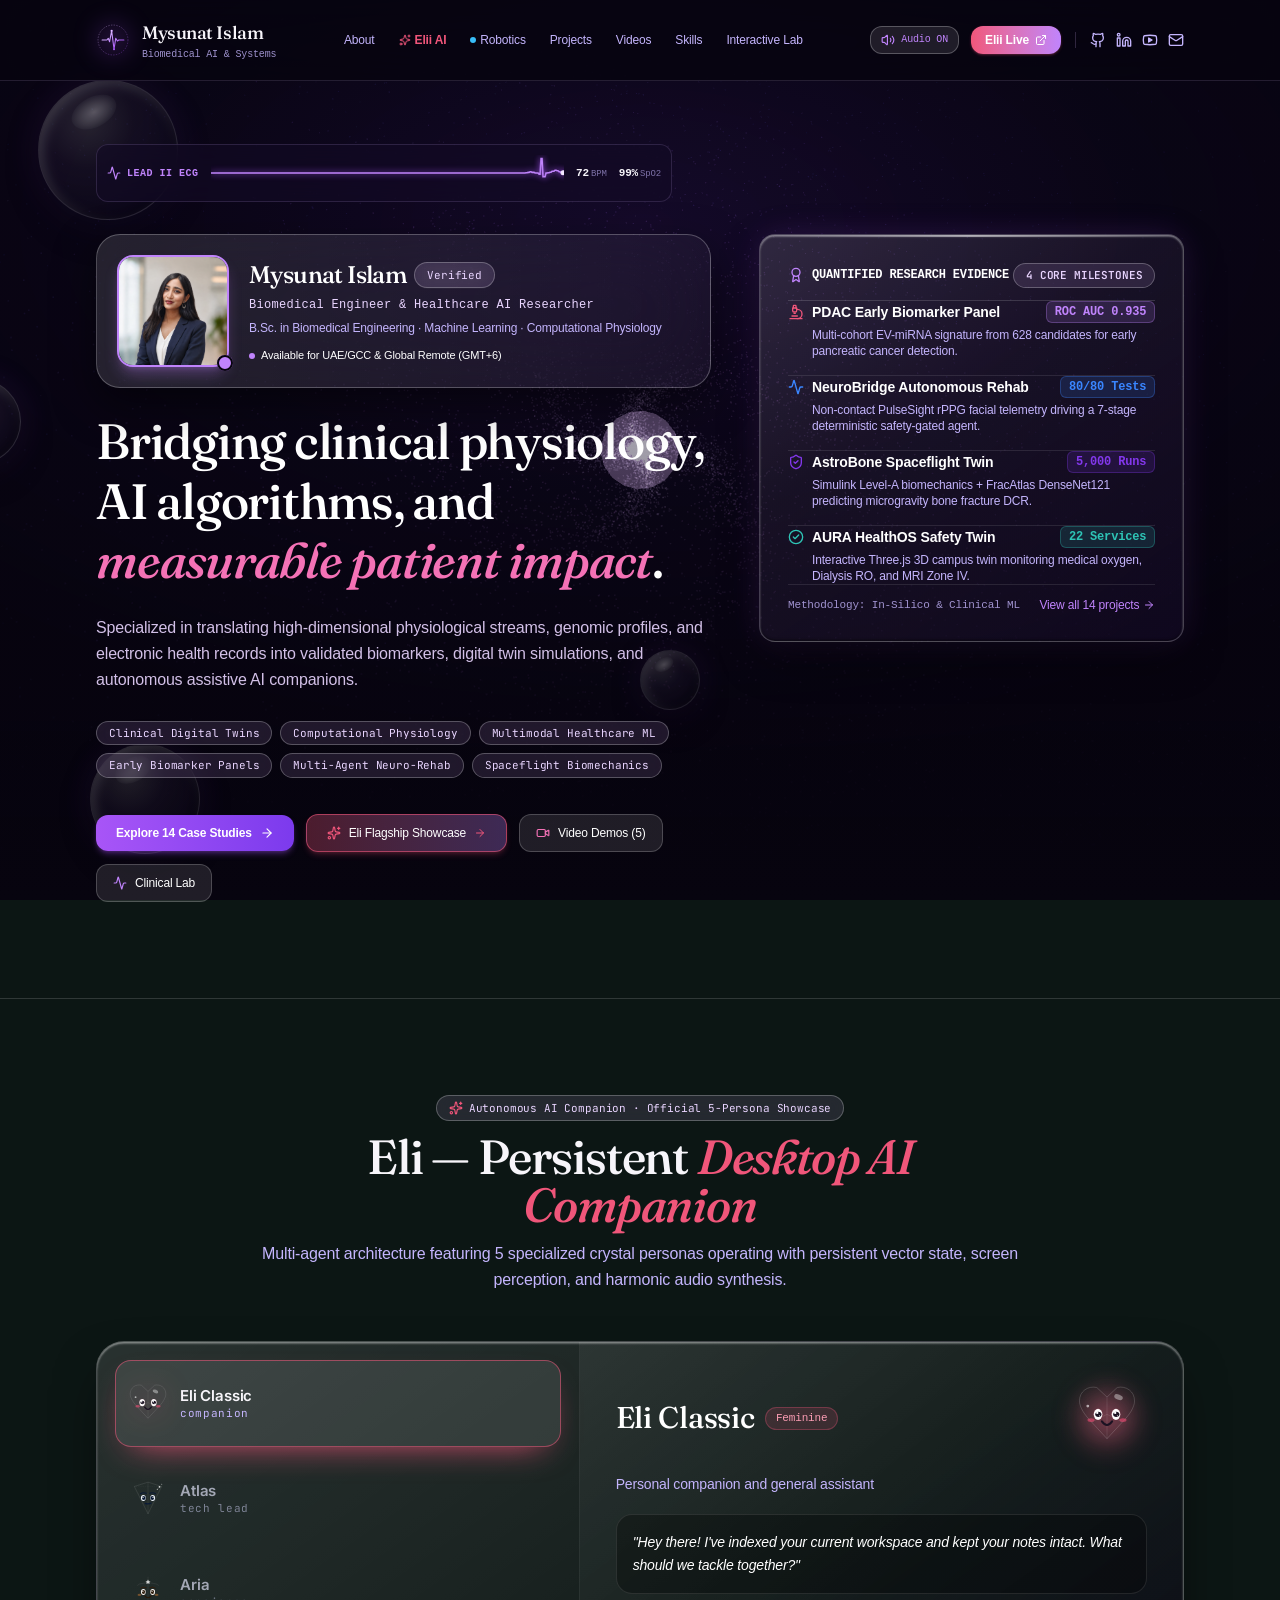
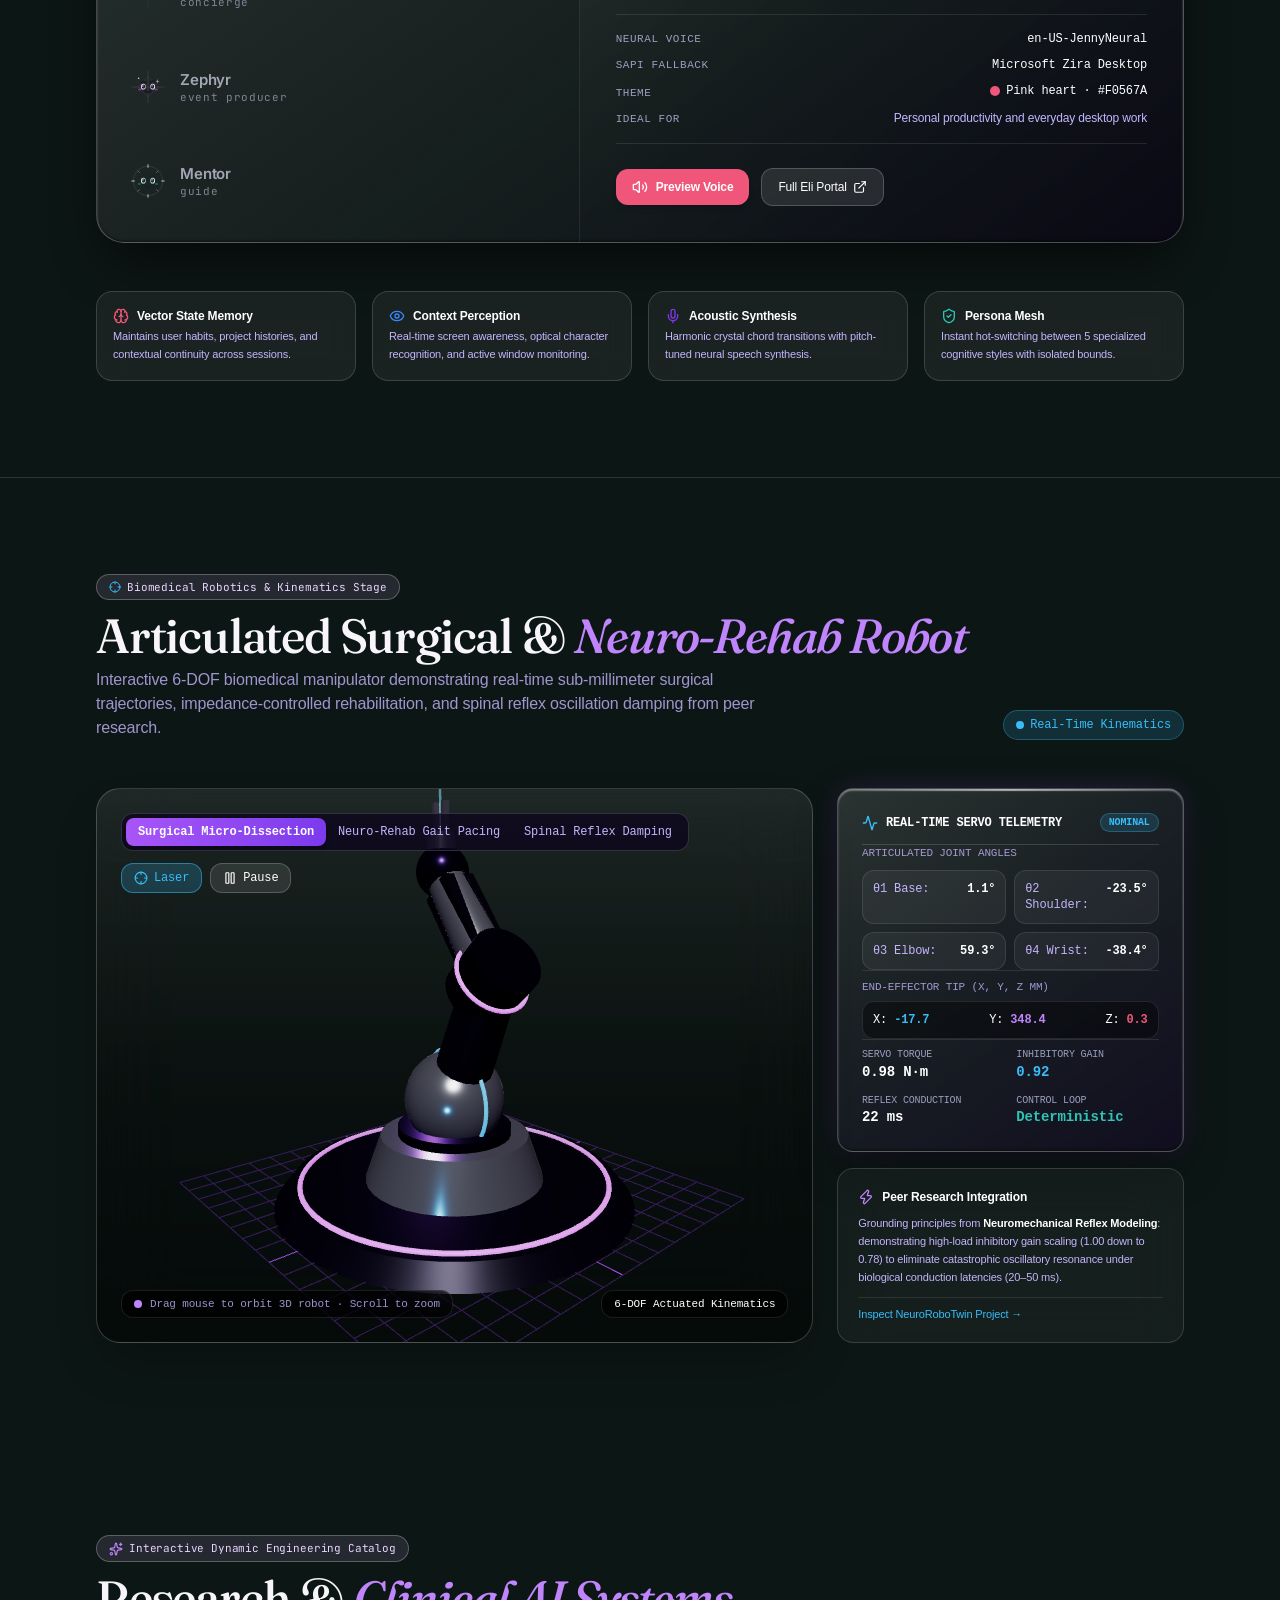
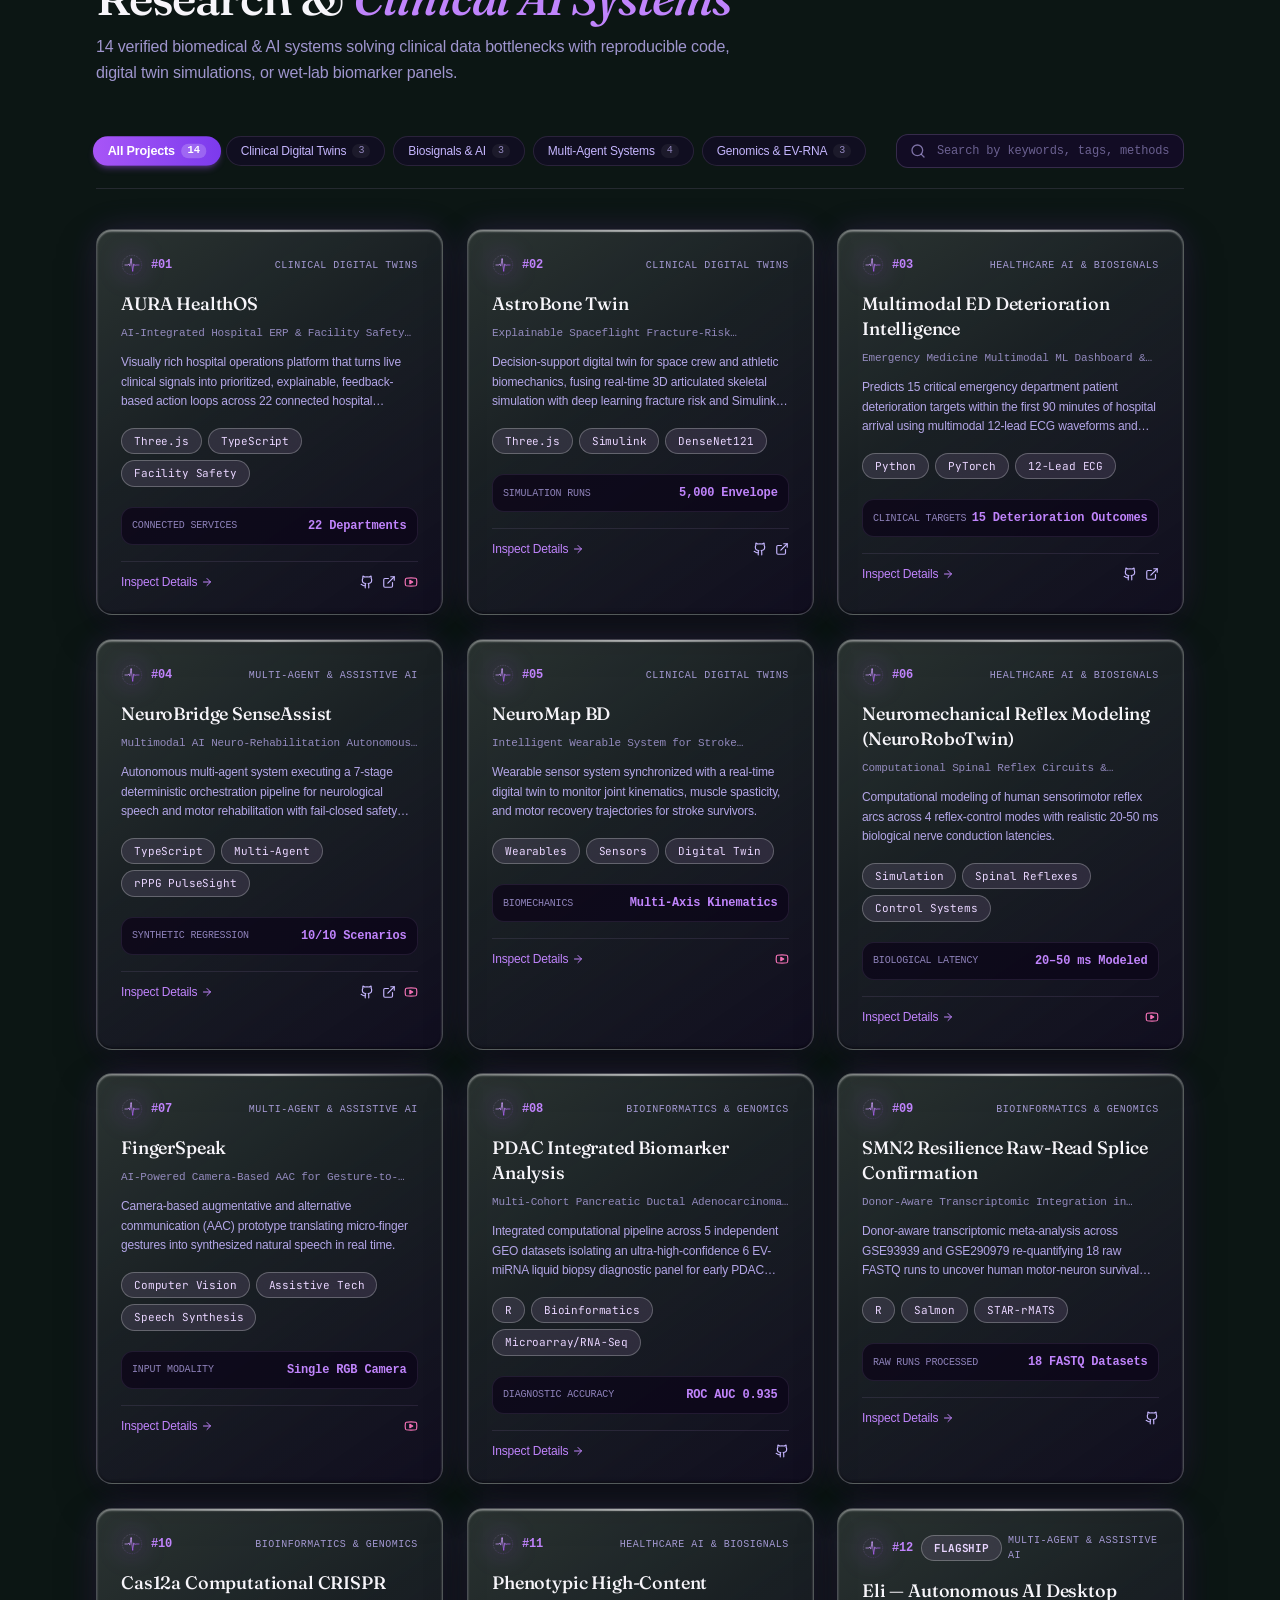
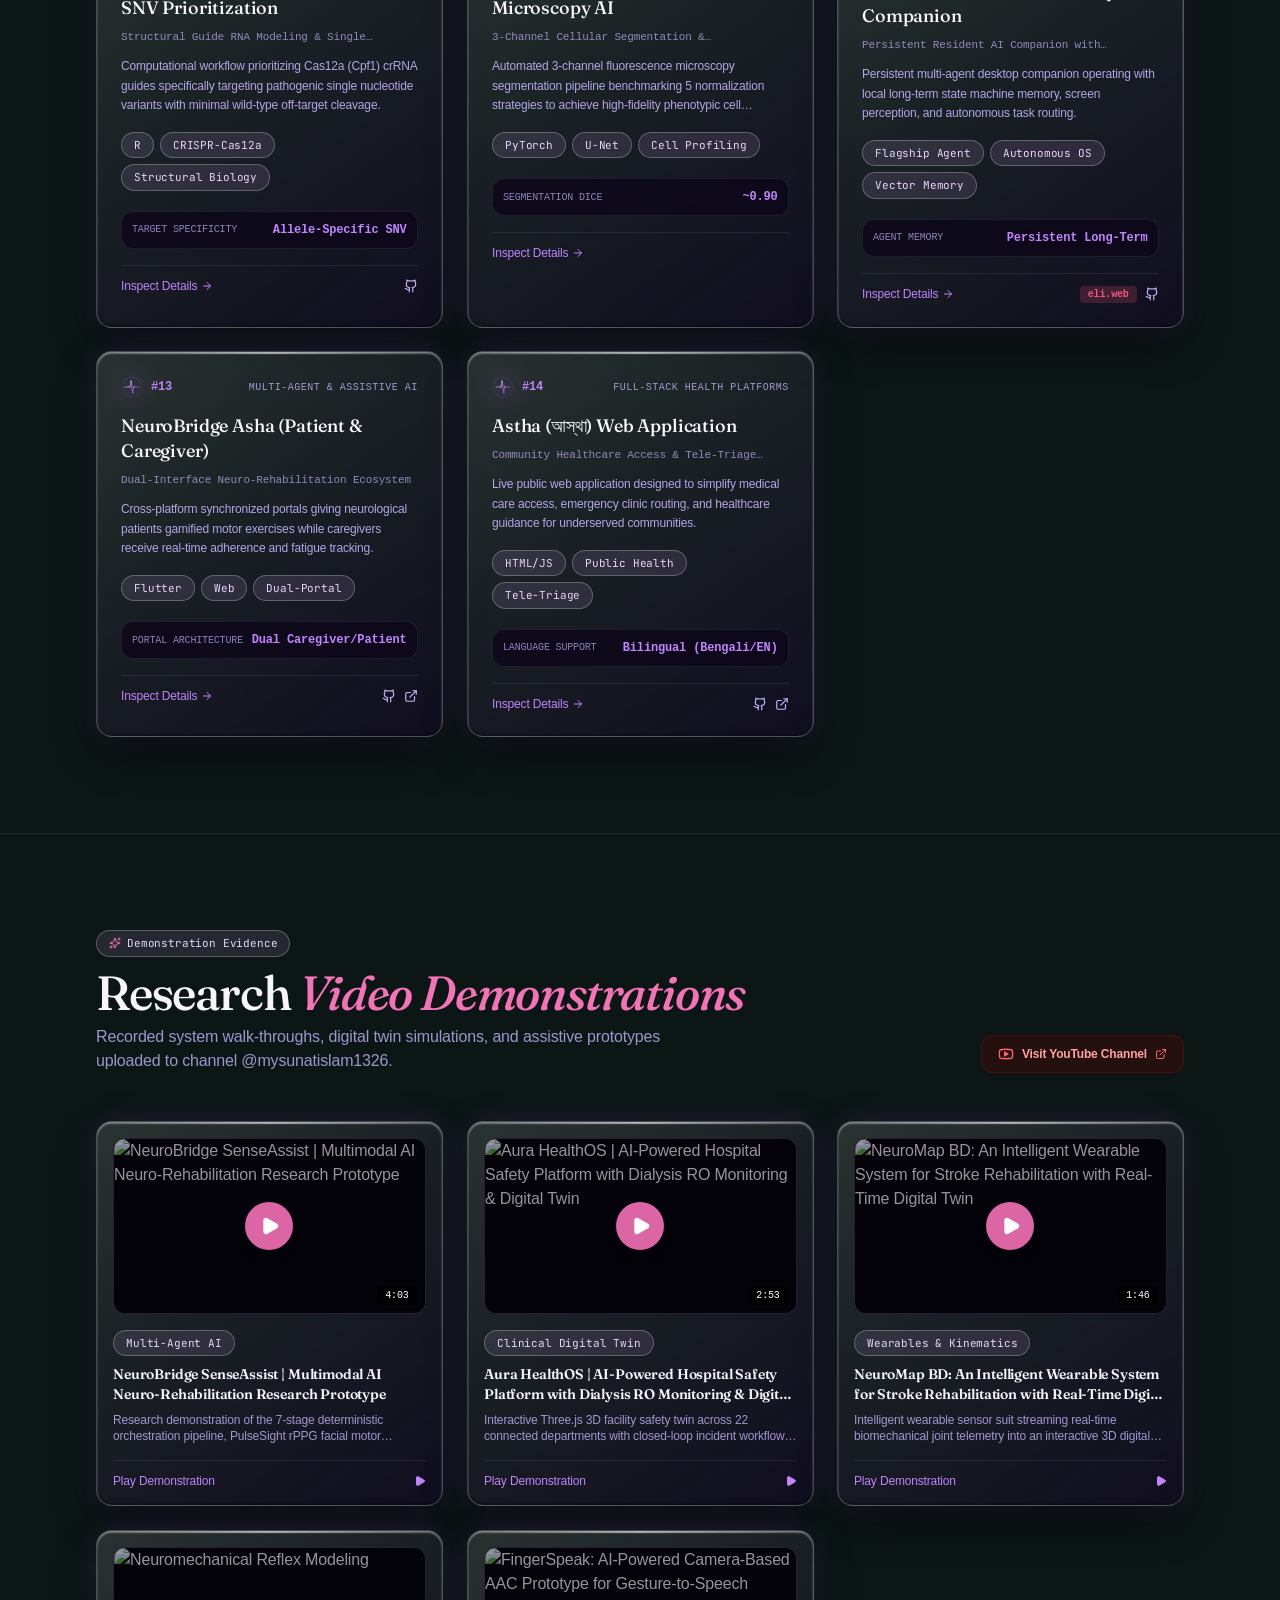
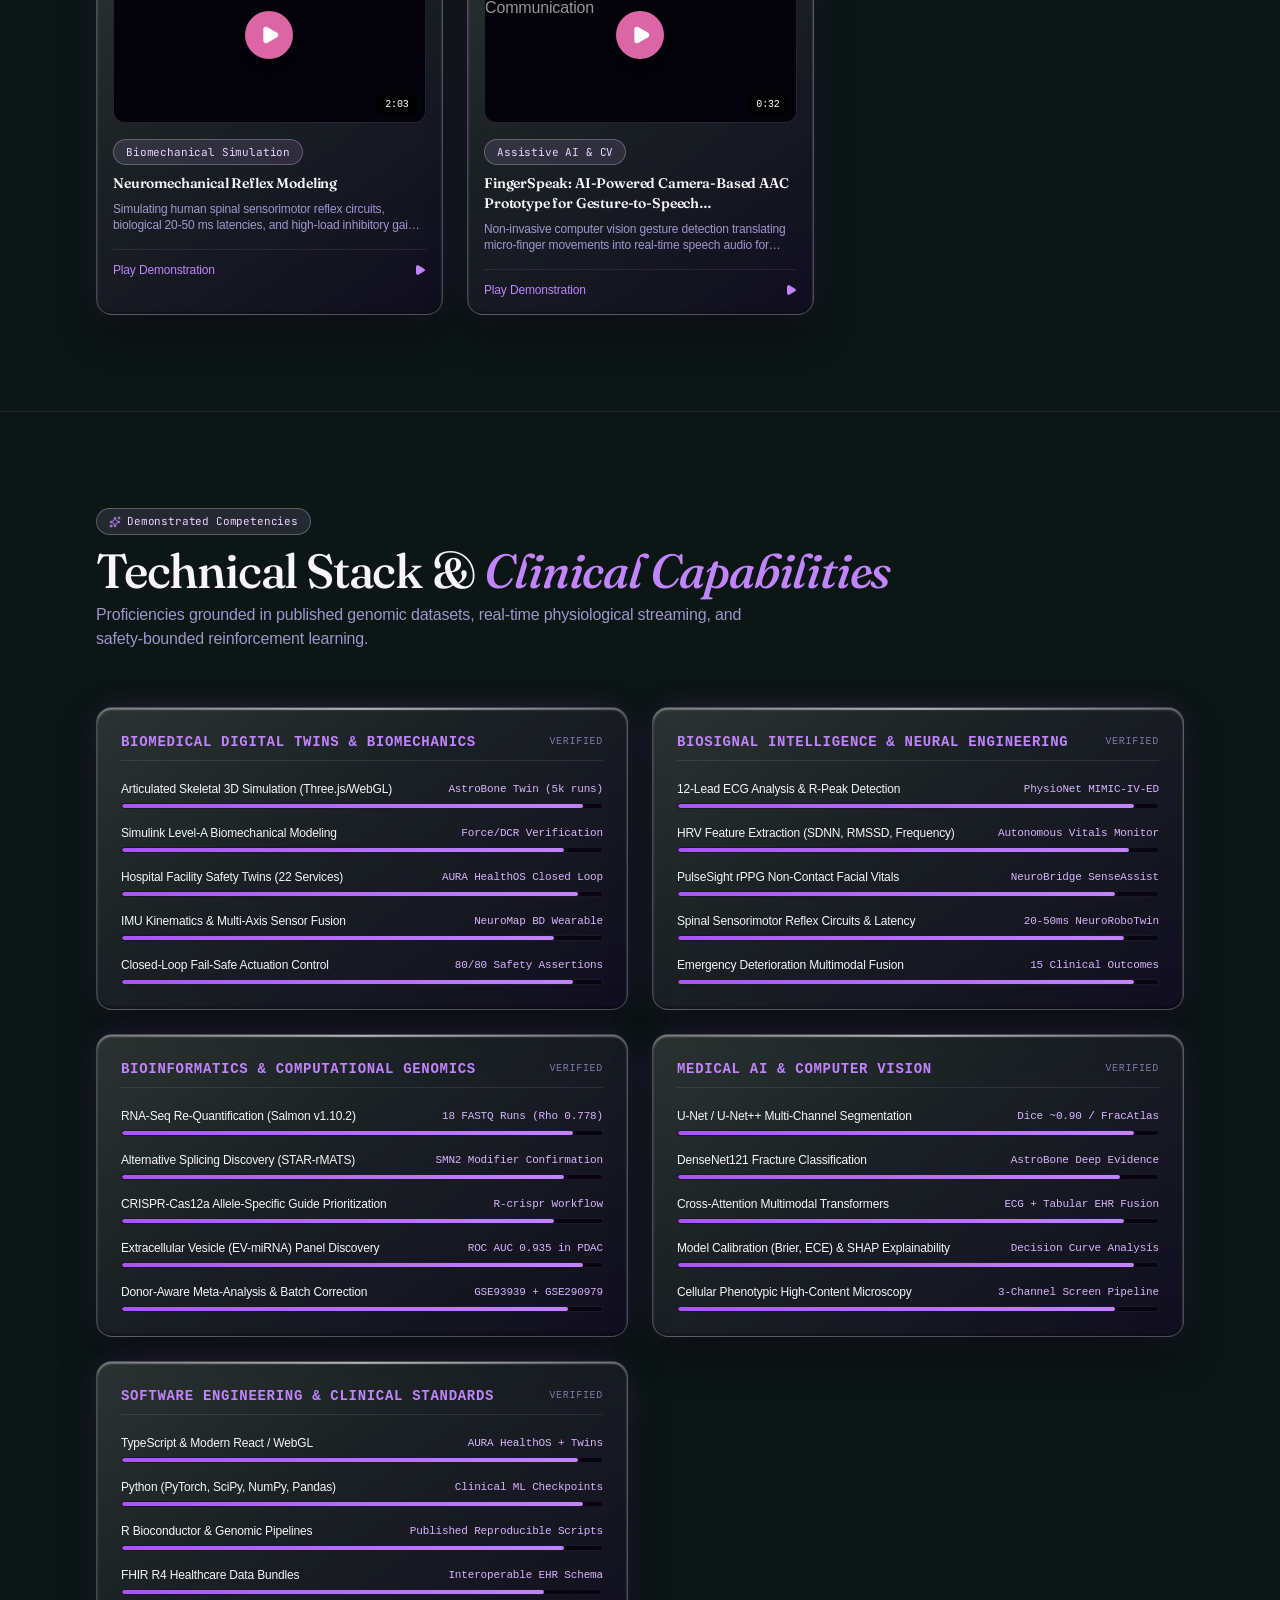
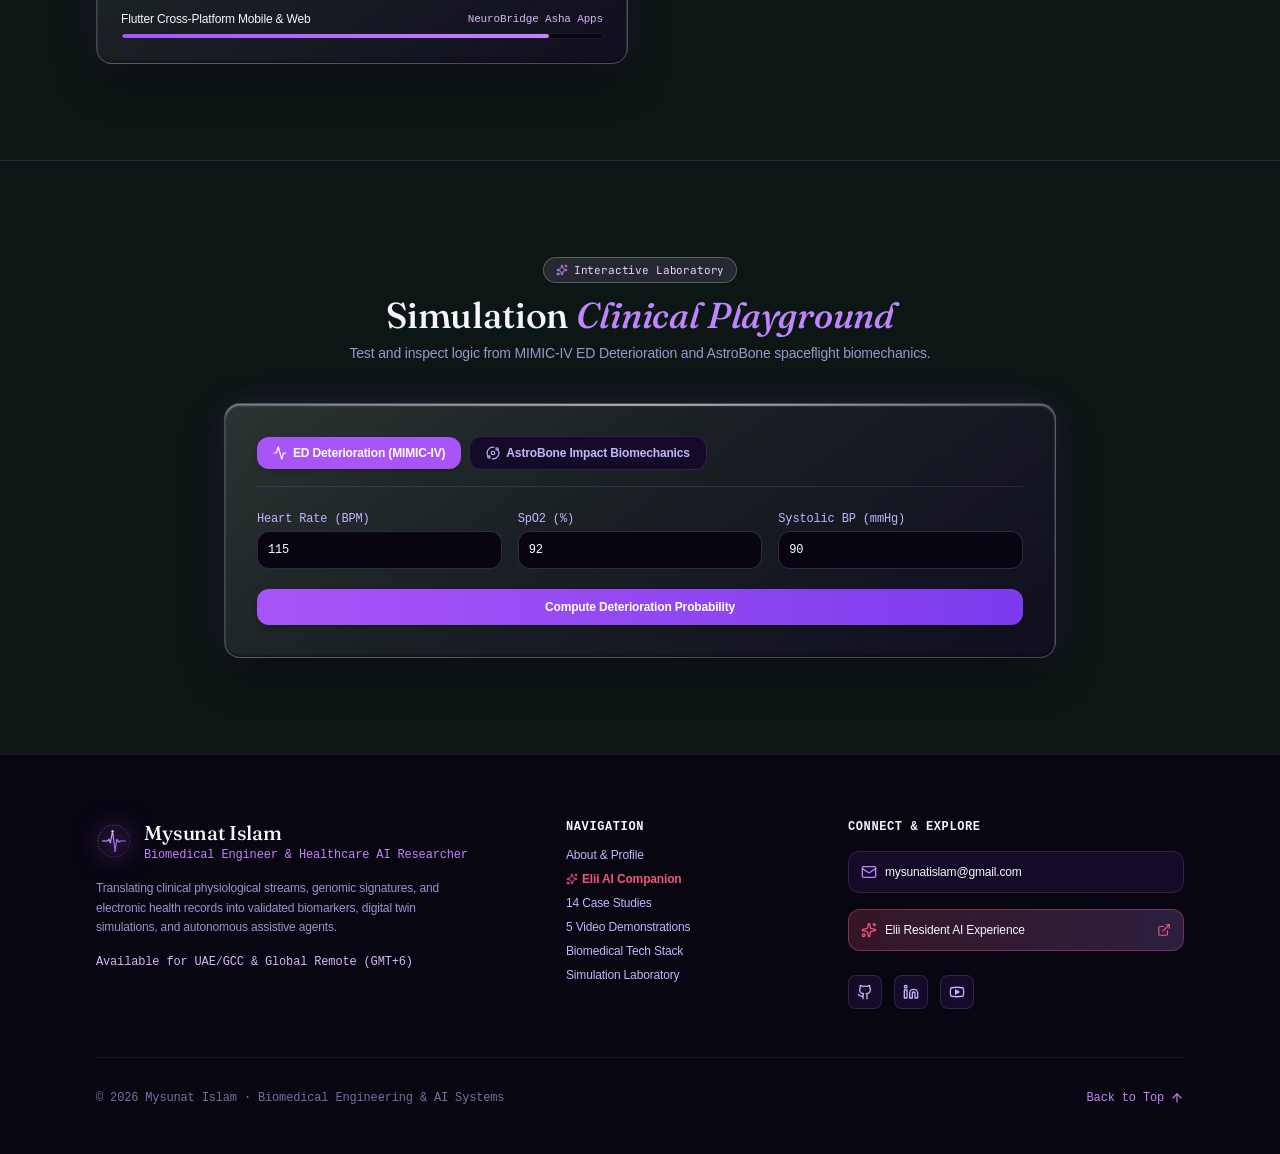
==== commit 8842f402: "Add real 3D articulated biomedical robotic manipulator with 6-DOF kinematics, surgical trajectory, n" ====
--- a/index.html
+++ b/index.html
@@ -11,8 +11,8 @@
     <link rel="preconnect" href="https://fonts.googleapis.com">
     <link rel="preconnect" href="https://fonts.gstatic.com" crossorigin>
     <link href="https://fonts.googleapis.com/css2?family=Fraunces:ital,opsz,wght@0,9..144,400;0,9..144,500;0,9..144,600;0,9..144,700;1,9..144,400;1,9..144,600&family=Inter:wght@300;400;500;600;700&family=JetBrains+Mono:wght@400;500&display=swap" rel="stylesheet">
-    <script type="module" crossorigin src="./assets/index-DIgnGlLt.js"></script>
-    <link rel="stylesheet" crossorigin href="./assets/index-BuZ4DTx6.css">
+    <script type="module" crossorigin src="./assets/index-B39f0It6.js"></script>
+    <link rel="stylesheet" crossorigin href="./assets/index-Bx4_JzyU.css">
   </head>
   <body class="bg-[#0c1614] text-[#f2f1ec] antialiased selection:bg-[#7fc9ae] selection:text-[#0c1614] overflow-x-hidden font-sans">
     <div id="root"></div>
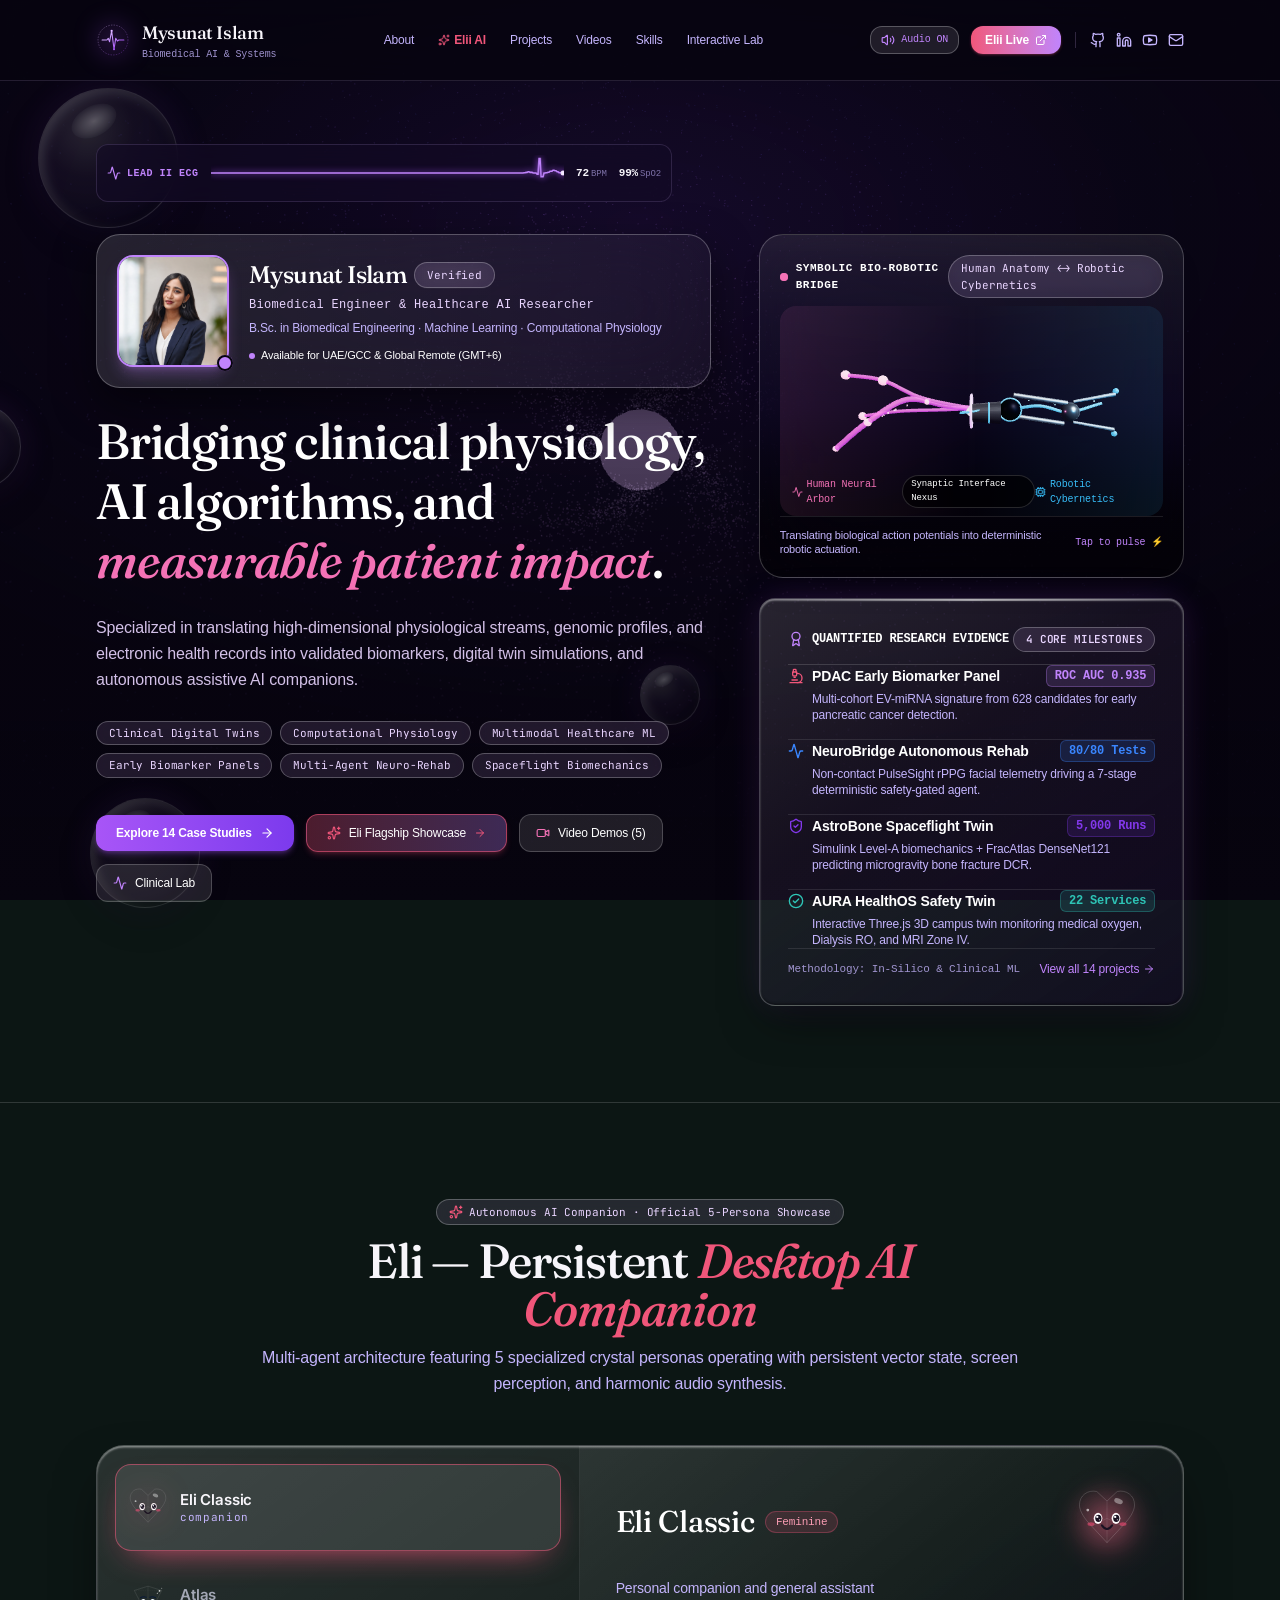
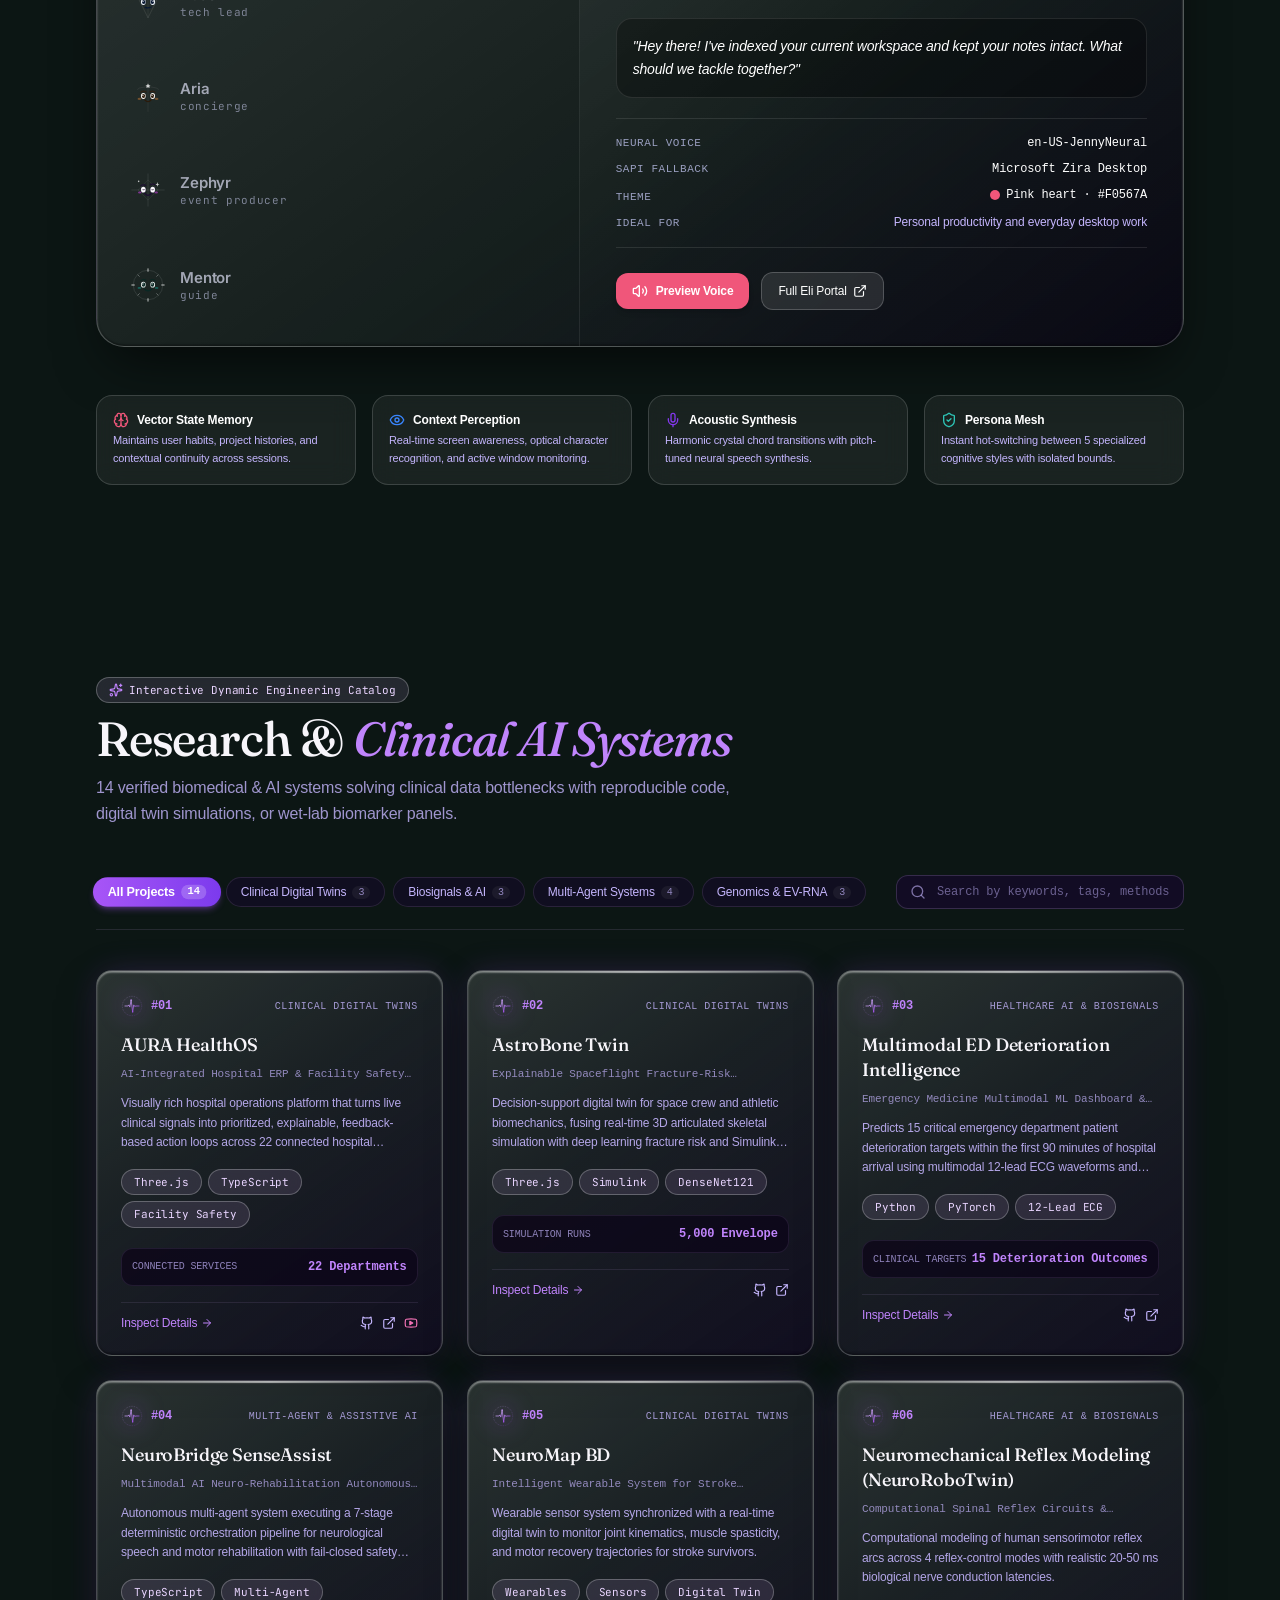
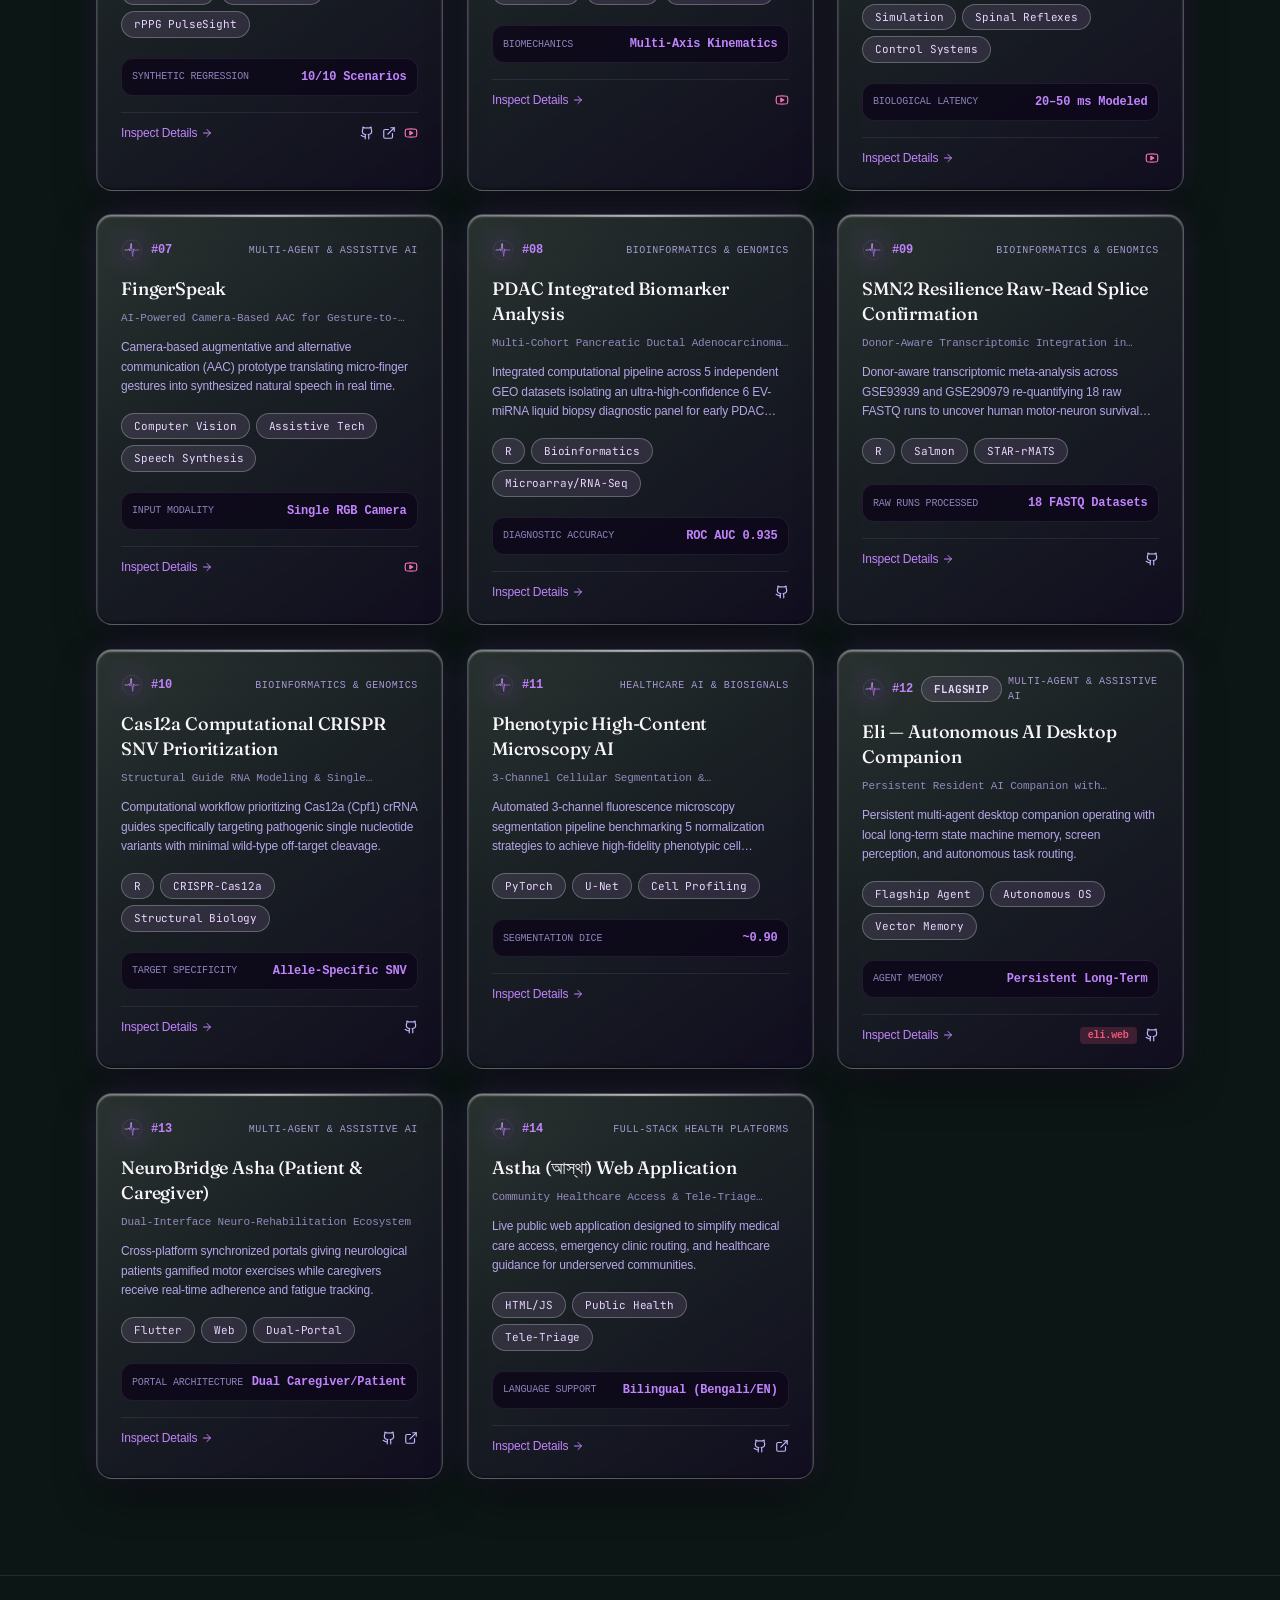
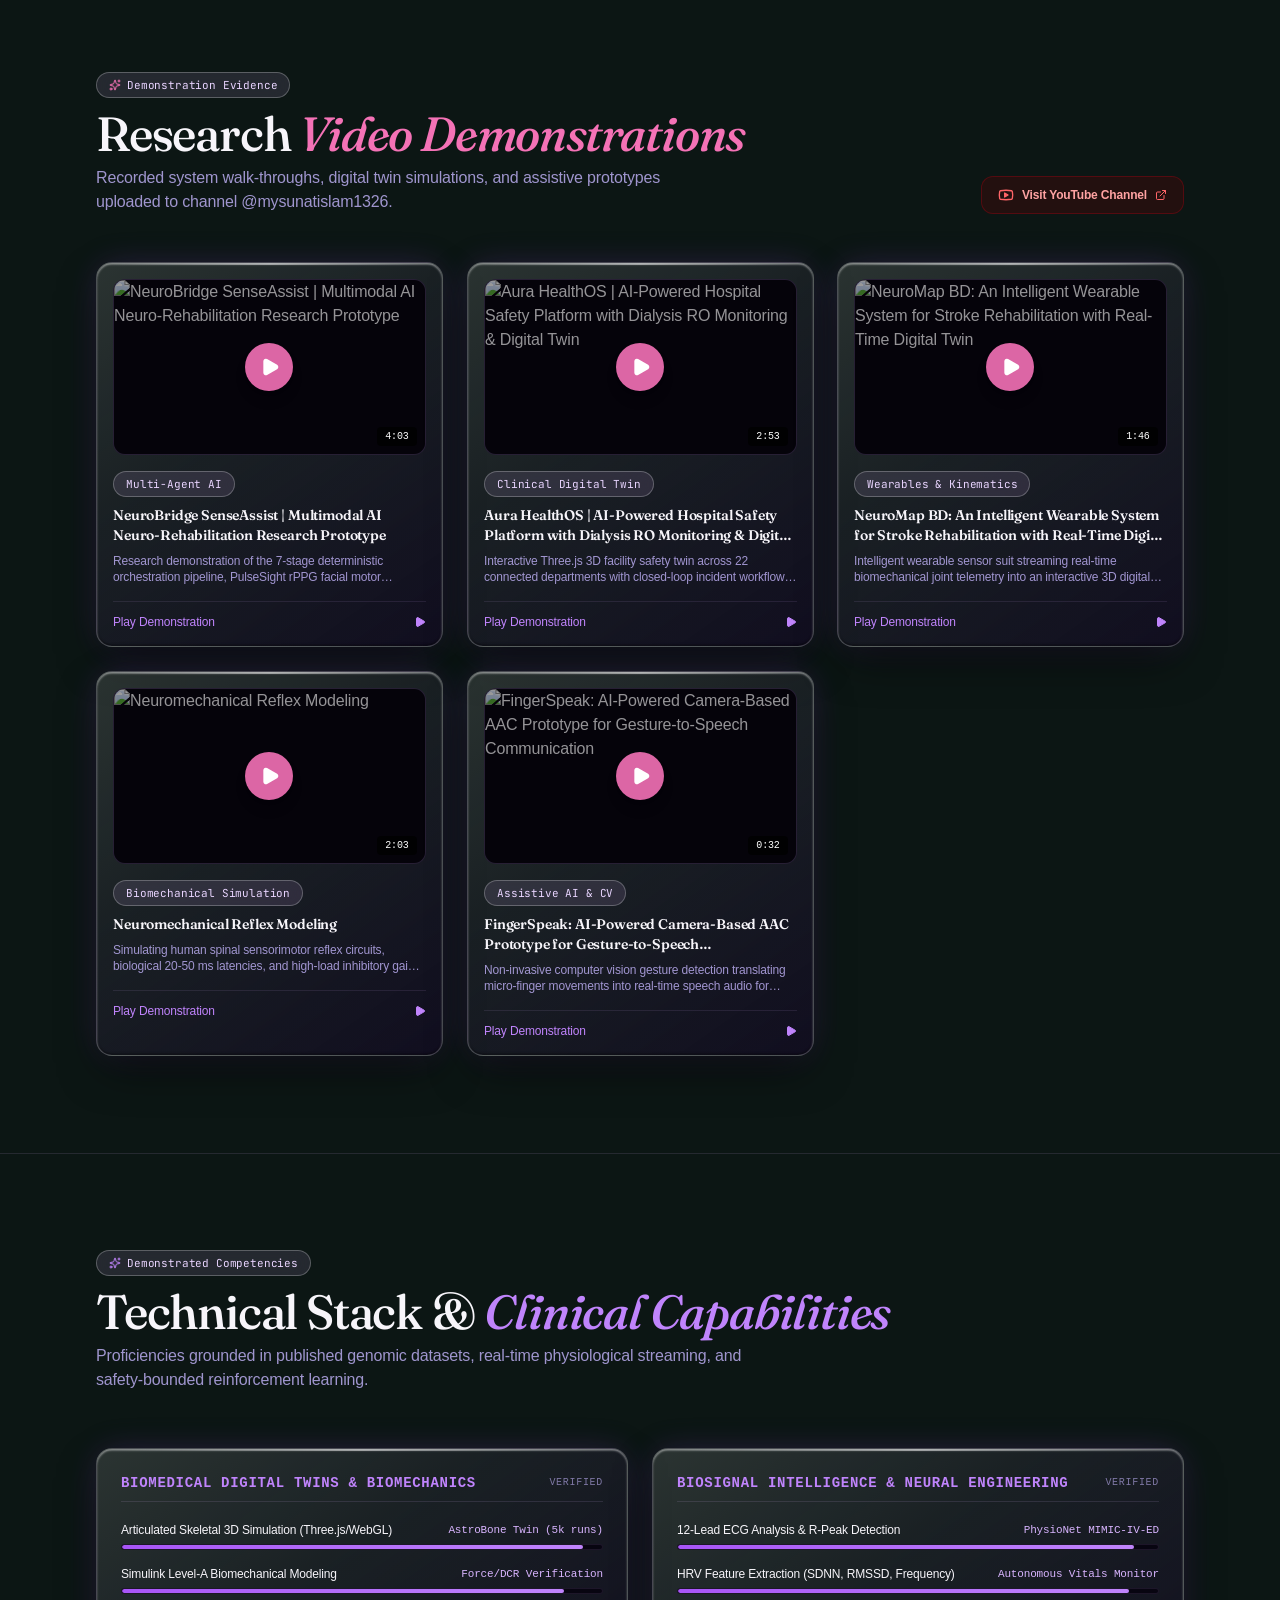
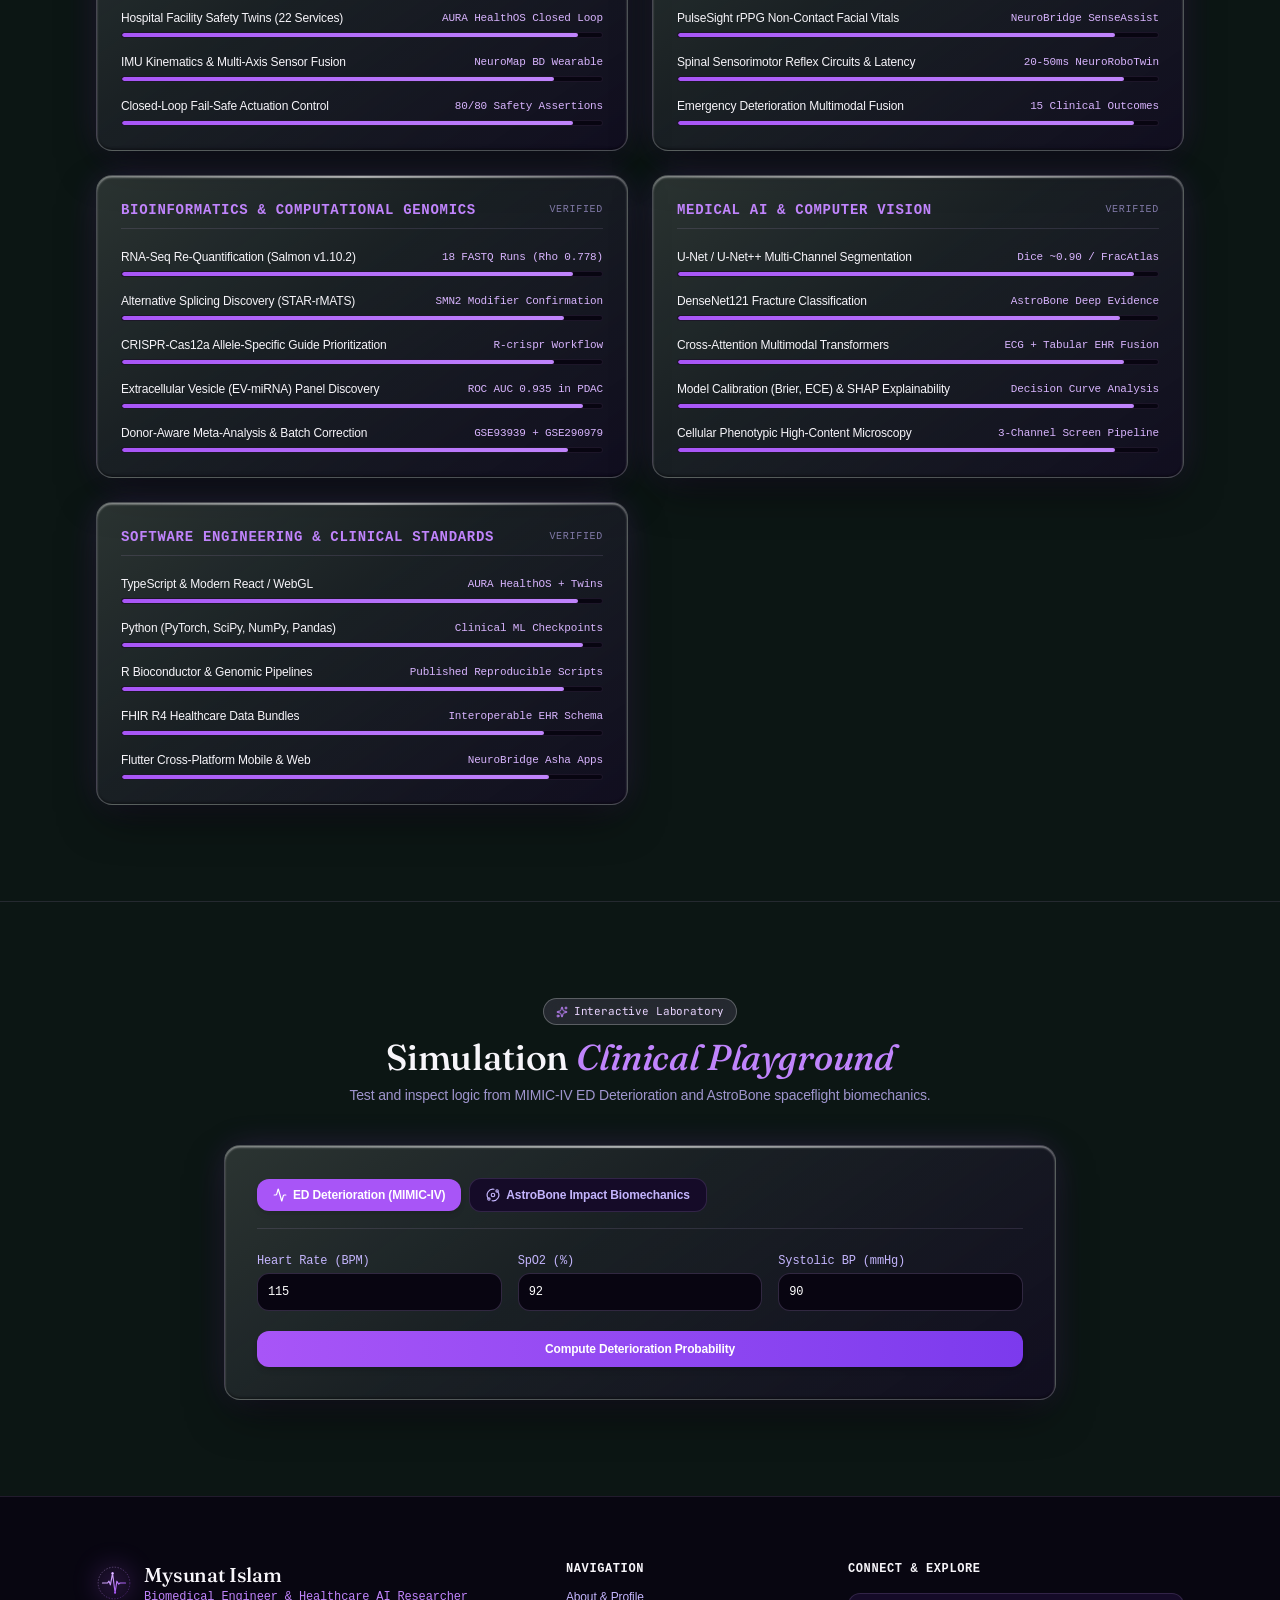
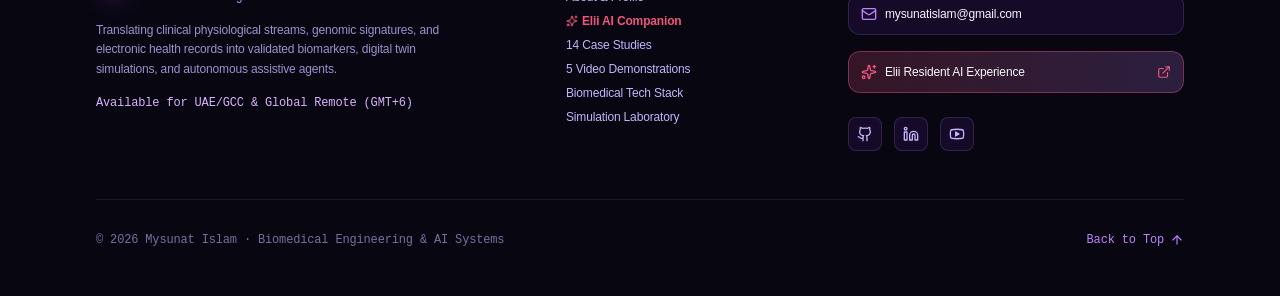
==== commit 06e30158: "Add symbolic 3D biomedical robotic anatomy bridging with human anatomy in Hero and streamline page l" ====
--- a/index.html
+++ b/index.html
@@ -11,8 +11,8 @@
     <link rel="preconnect" href="https://fonts.googleapis.com">
     <link rel="preconnect" href="https://fonts.gstatic.com" crossorigin>
     <link href="https://fonts.googleapis.com/css2?family=Fraunces:ital,opsz,wght@0,9..144,400;0,9..144,500;0,9..144,600;0,9..144,700;1,9..144,400;1,9..144,600&family=Inter:wght@300;400;500;600;700&family=JetBrains+Mono:wght@400;500&display=swap" rel="stylesheet">
-    <script type="module" crossorigin src="./assets/index-B39f0It6.js"></script>
-    <link rel="stylesheet" crossorigin href="./assets/index-Bx4_JzyU.css">
+    <script type="module" crossorigin src="./assets/index-BSpFlMOq.js"></script>
+    <link rel="stylesheet" crossorigin href="./assets/index-DQ_0ZNcB.css">
   </head>
   <body class="bg-[#0c1614] text-[#f2f1ec] antialiased selection:bg-[#7fc9ae] selection:text-[#0c1614] overflow-x-hidden font-sans">
     <div id="root"></div>
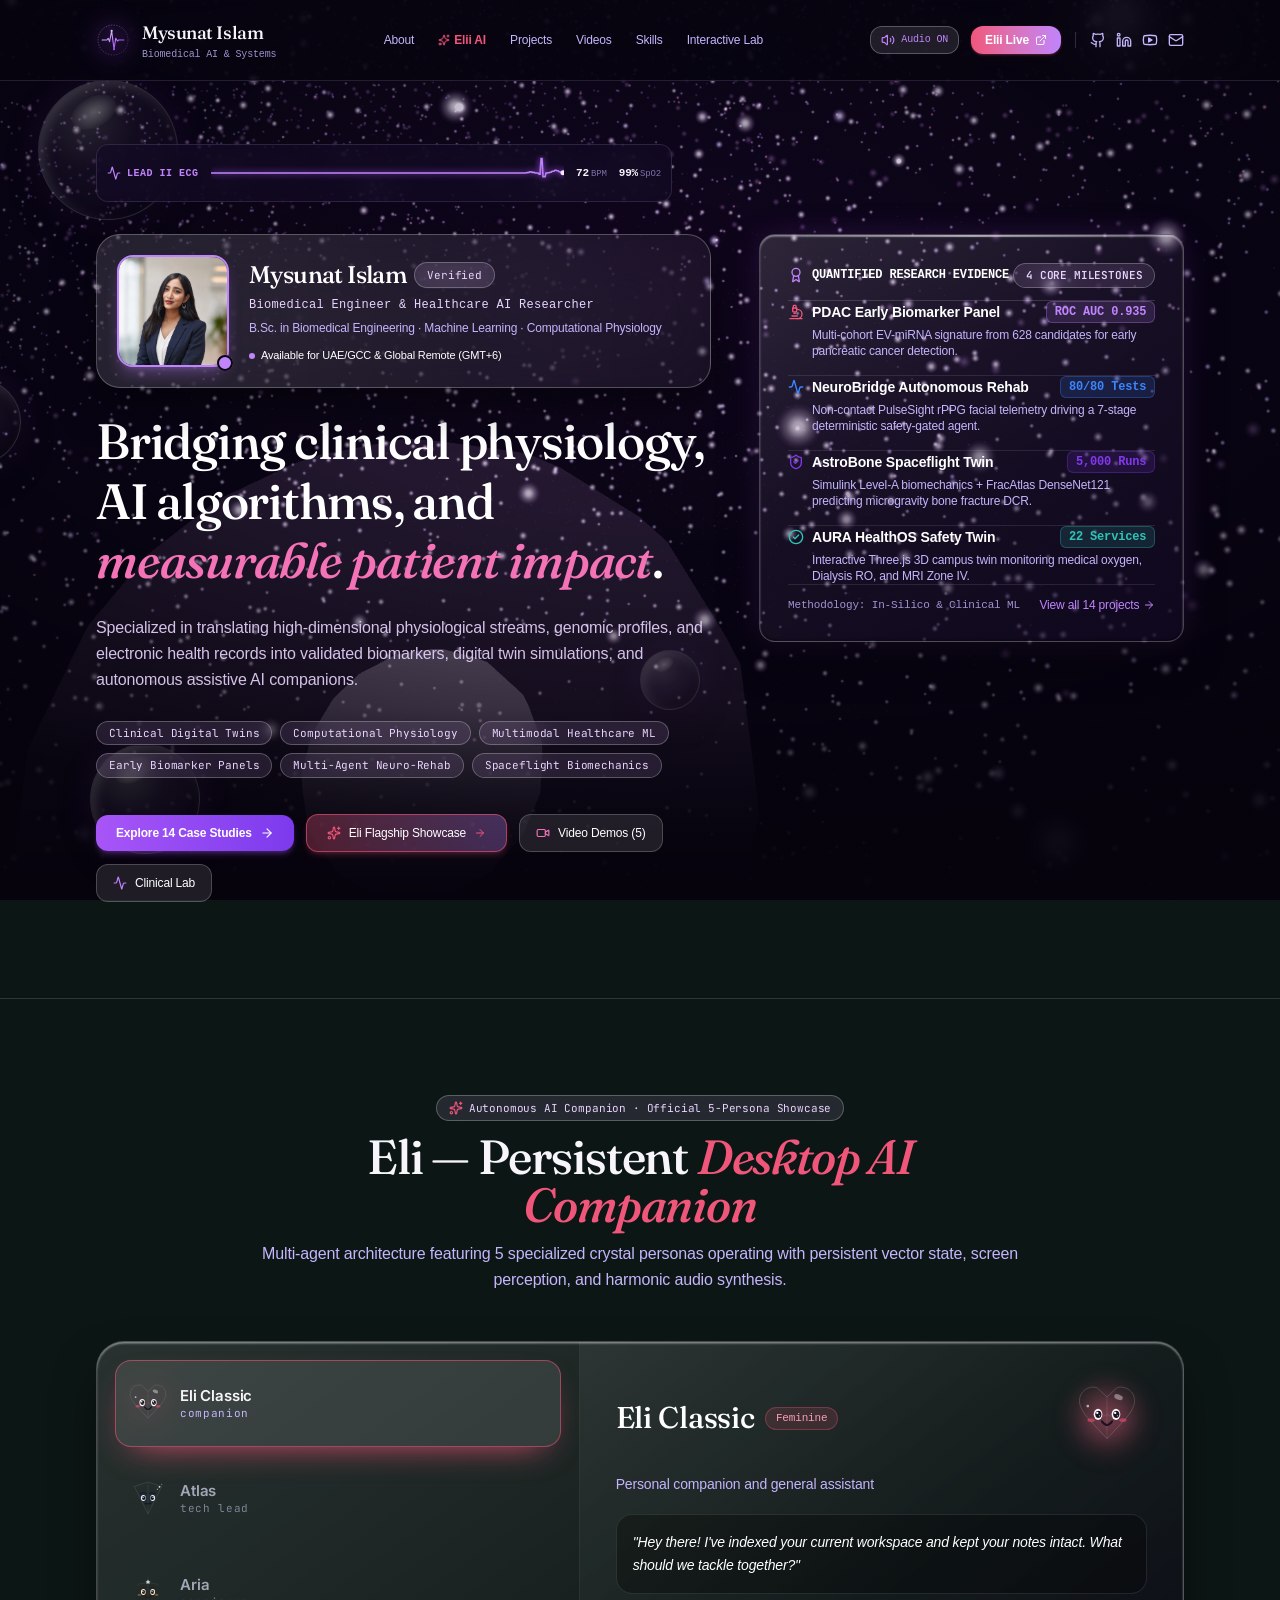
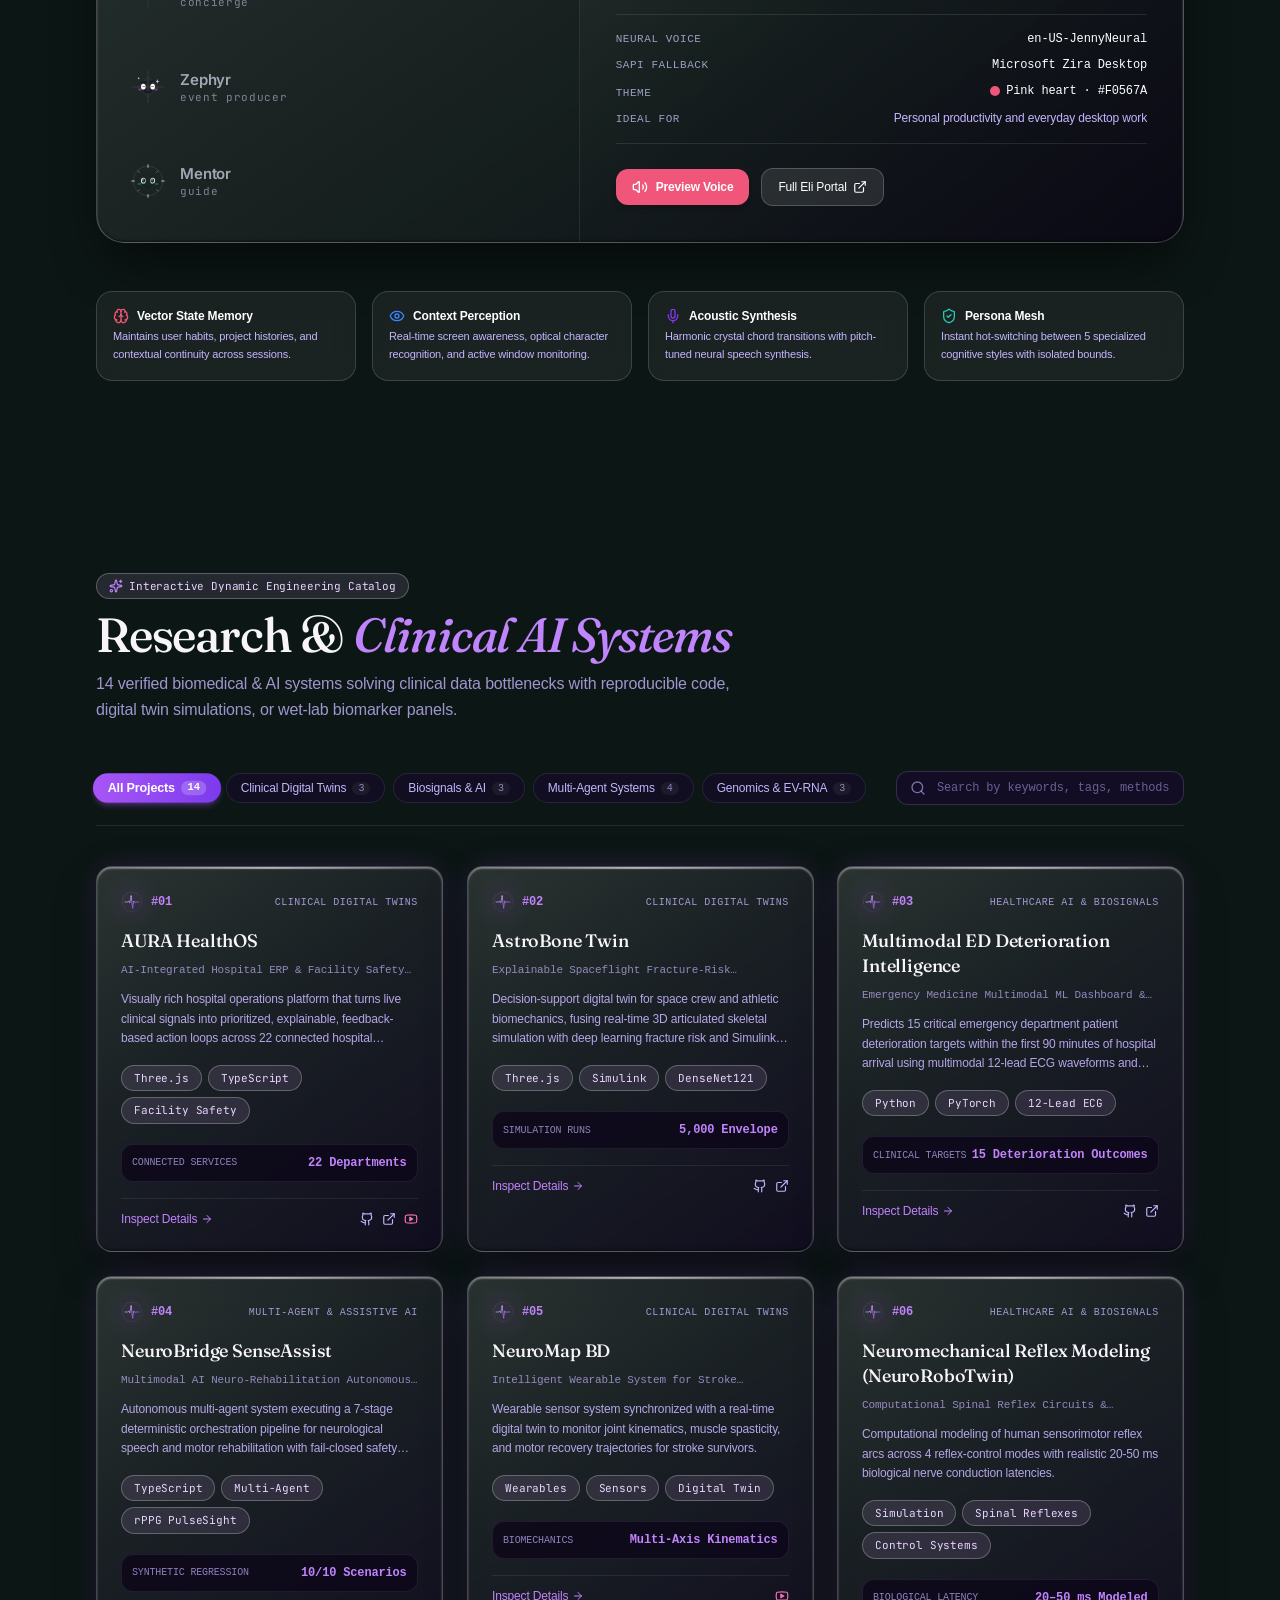
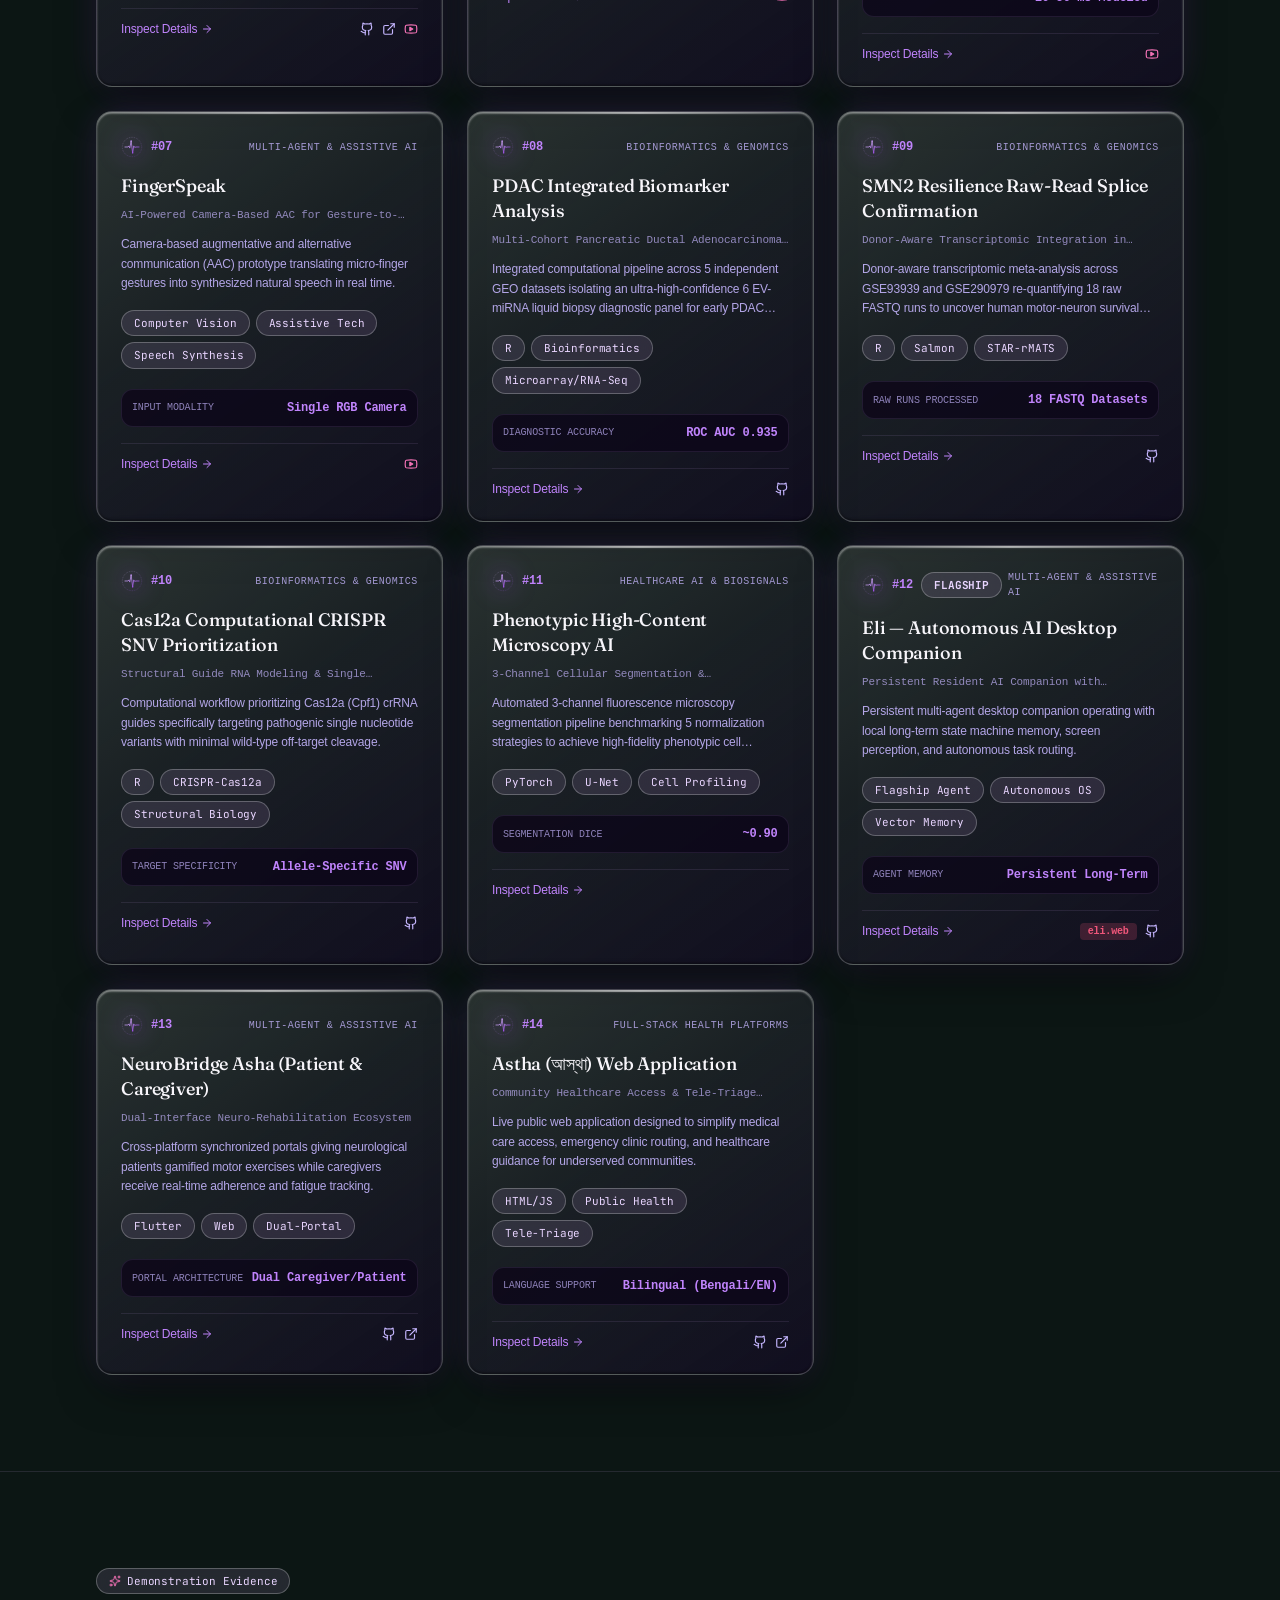
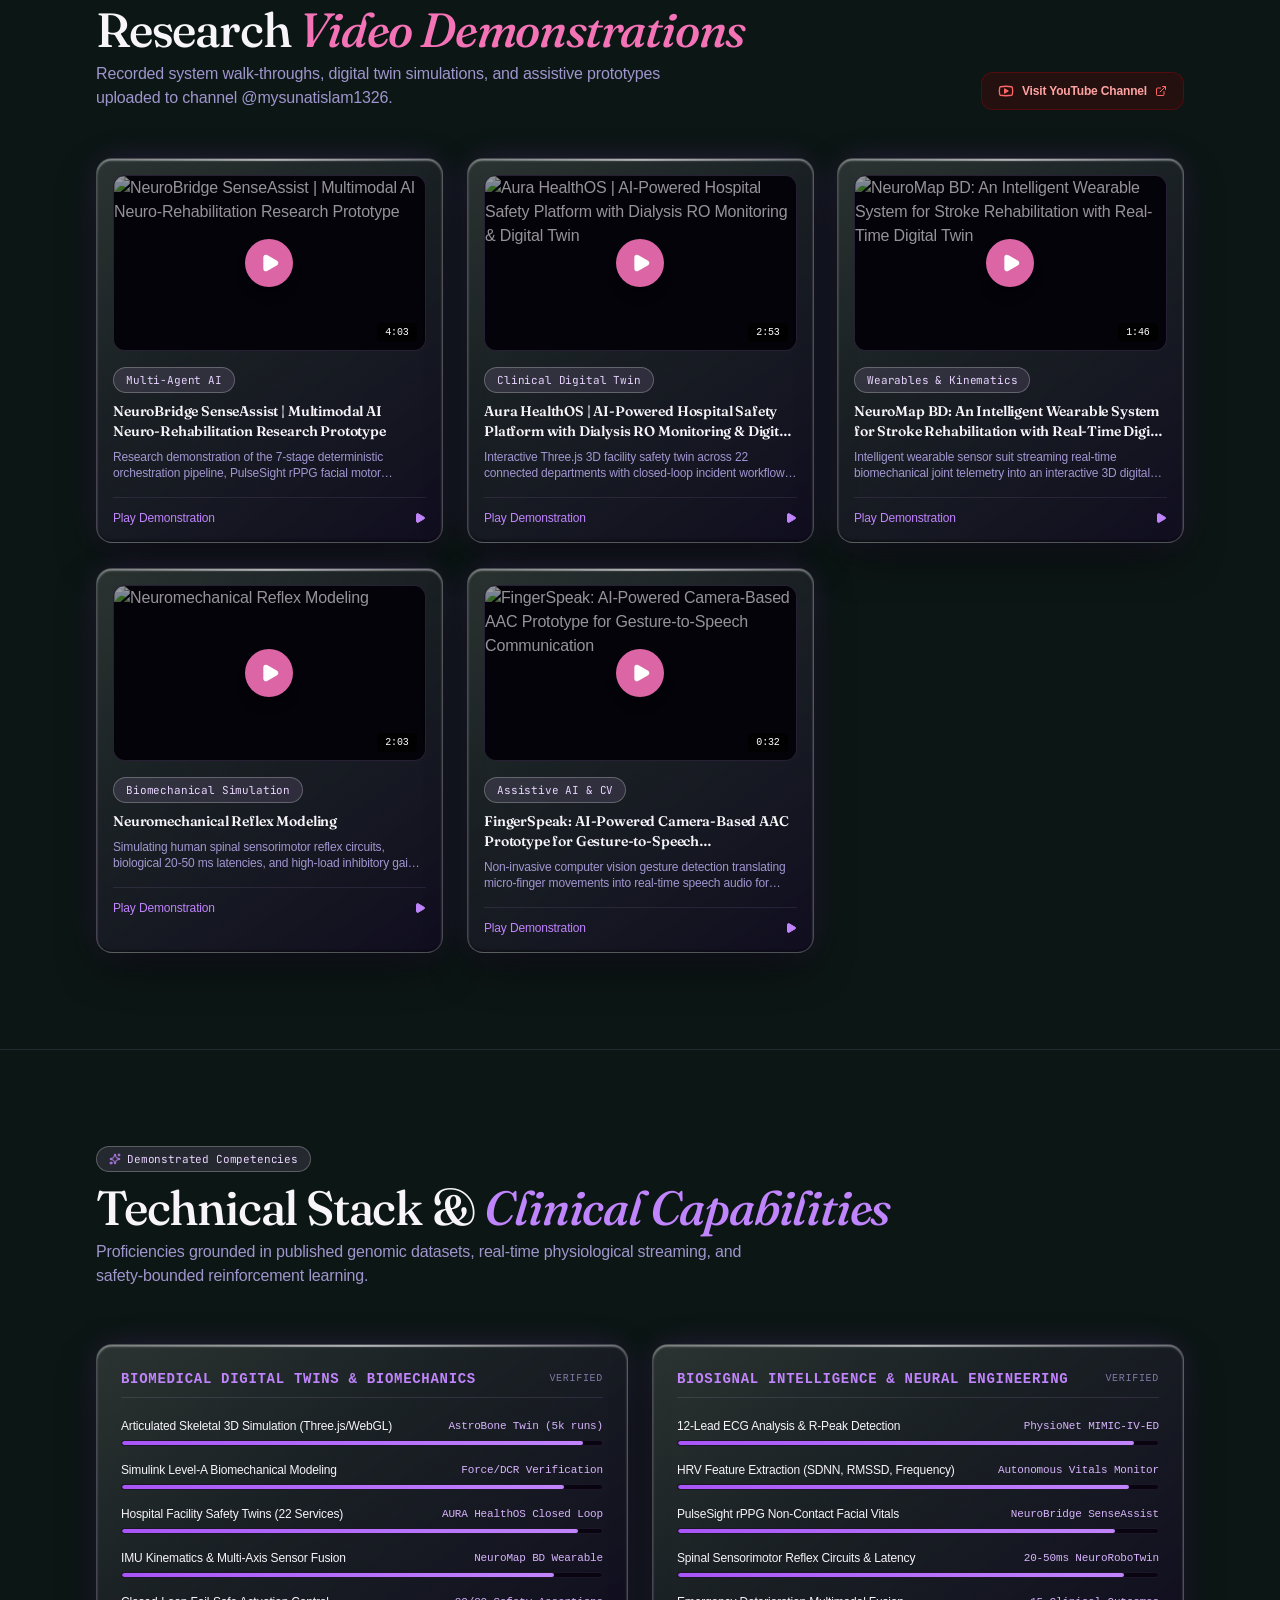
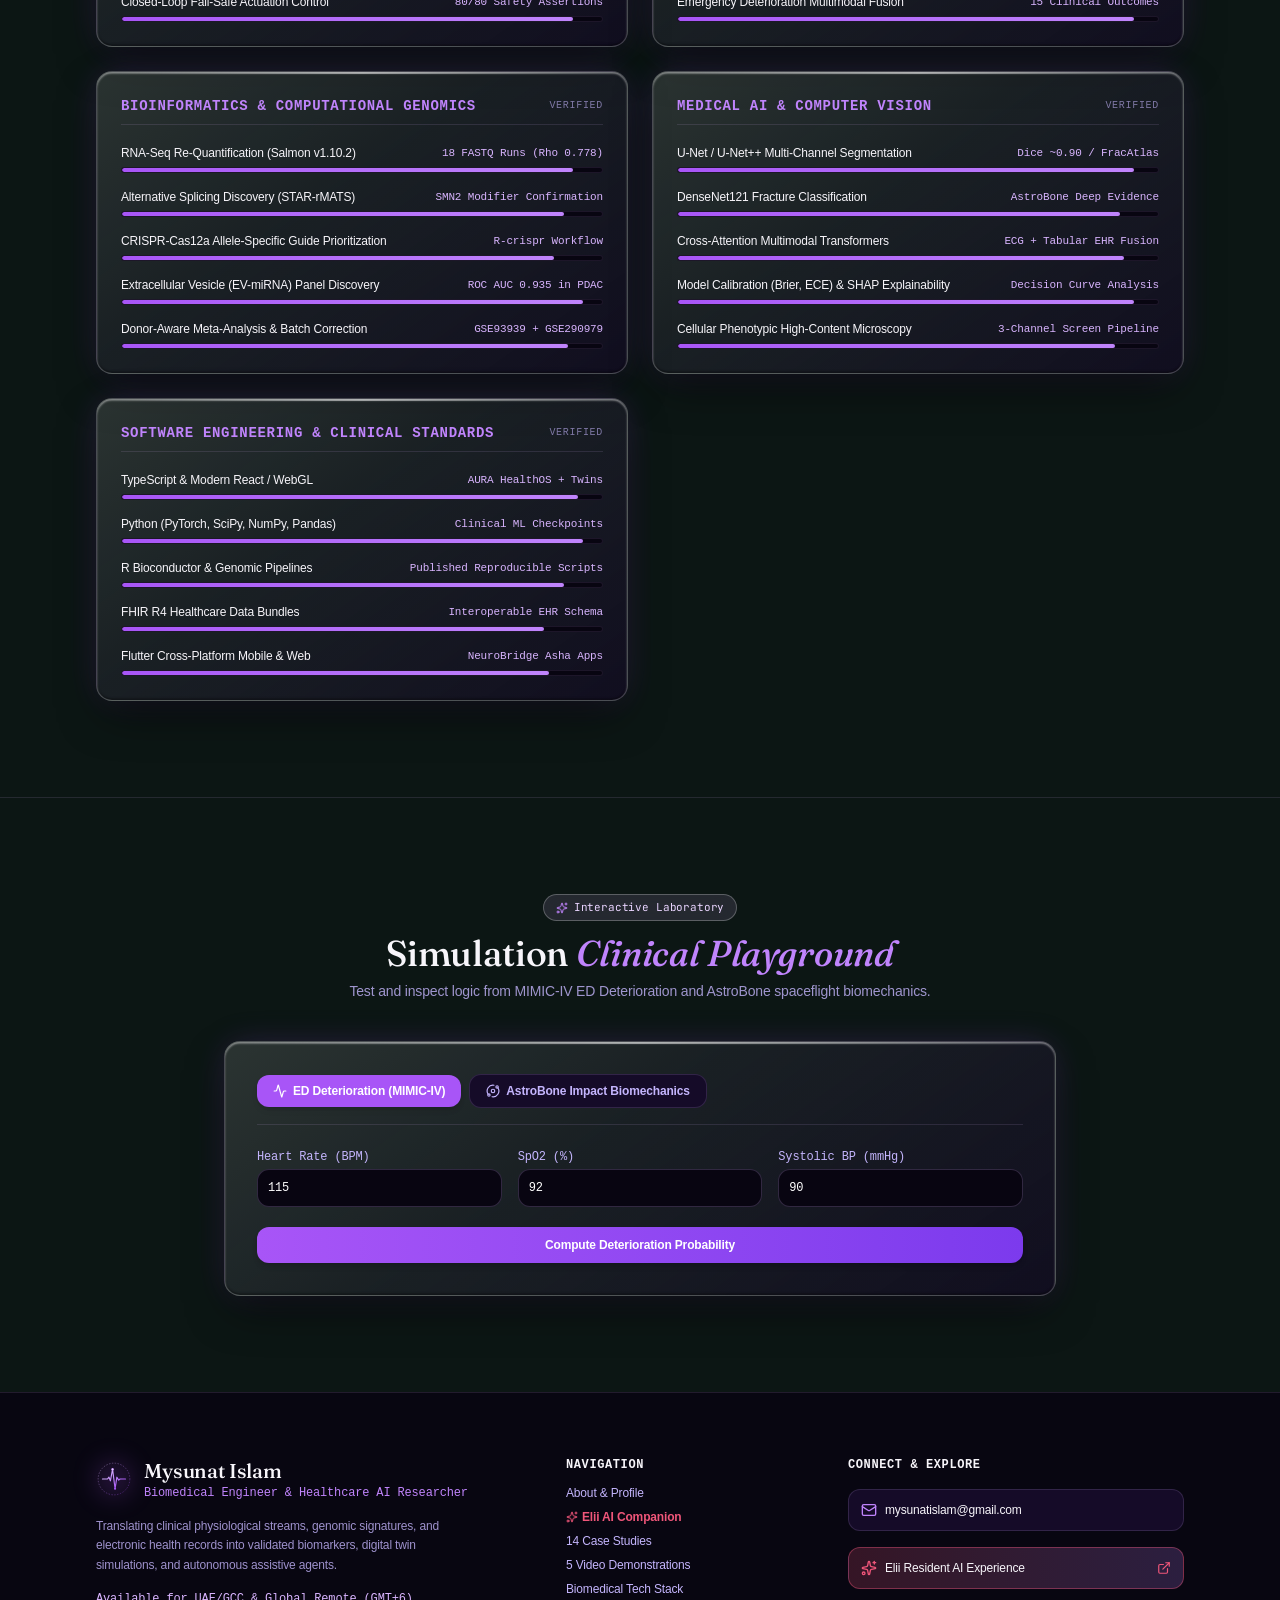
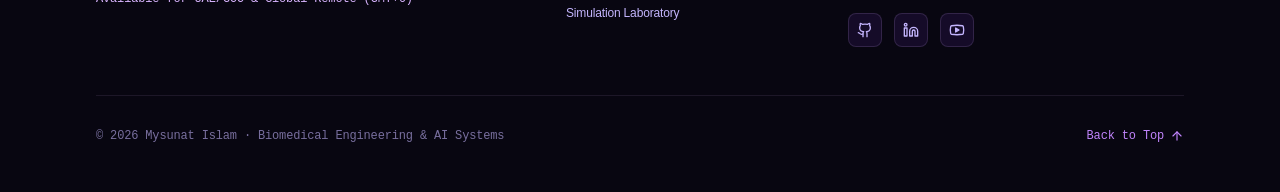
==== commit 16d774a0: "Implement CodeItAlone-inspired Milky Way galaxy with scroll-driven particle scattering, camera warp " ====
--- a/index.html
+++ b/index.html
@@ -11,8 +11,8 @@
     <link rel="preconnect" href="https://fonts.googleapis.com">
     <link rel="preconnect" href="https://fonts.gstatic.com" crossorigin>
     <link href="https://fonts.googleapis.com/css2?family=Fraunces:ital,opsz,wght@0,9..144,400;0,9..144,500;0,9..144,600;0,9..144,700;1,9..144,400;1,9..144,600&family=Inter:wght@300;400;500;600;700&family=JetBrains+Mono:wght@400;500&display=swap" rel="stylesheet">
-    <script type="module" crossorigin src="./assets/index-BSpFlMOq.js"></script>
-    <link rel="stylesheet" crossorigin href="./assets/index-DQ_0ZNcB.css">
+    <script type="module" crossorigin src="./assets/index-CYrOJ5gx.js"></script>
+    <link rel="stylesheet" crossorigin href="./assets/index-CEtg07c5.css">
   </head>
   <body class="bg-[#0c1614] text-[#f2f1ec] antialiased selection:bg-[#7fc9ae] selection:text-[#0c1614] overflow-x-hidden font-sans">
     <div id="root"></div>
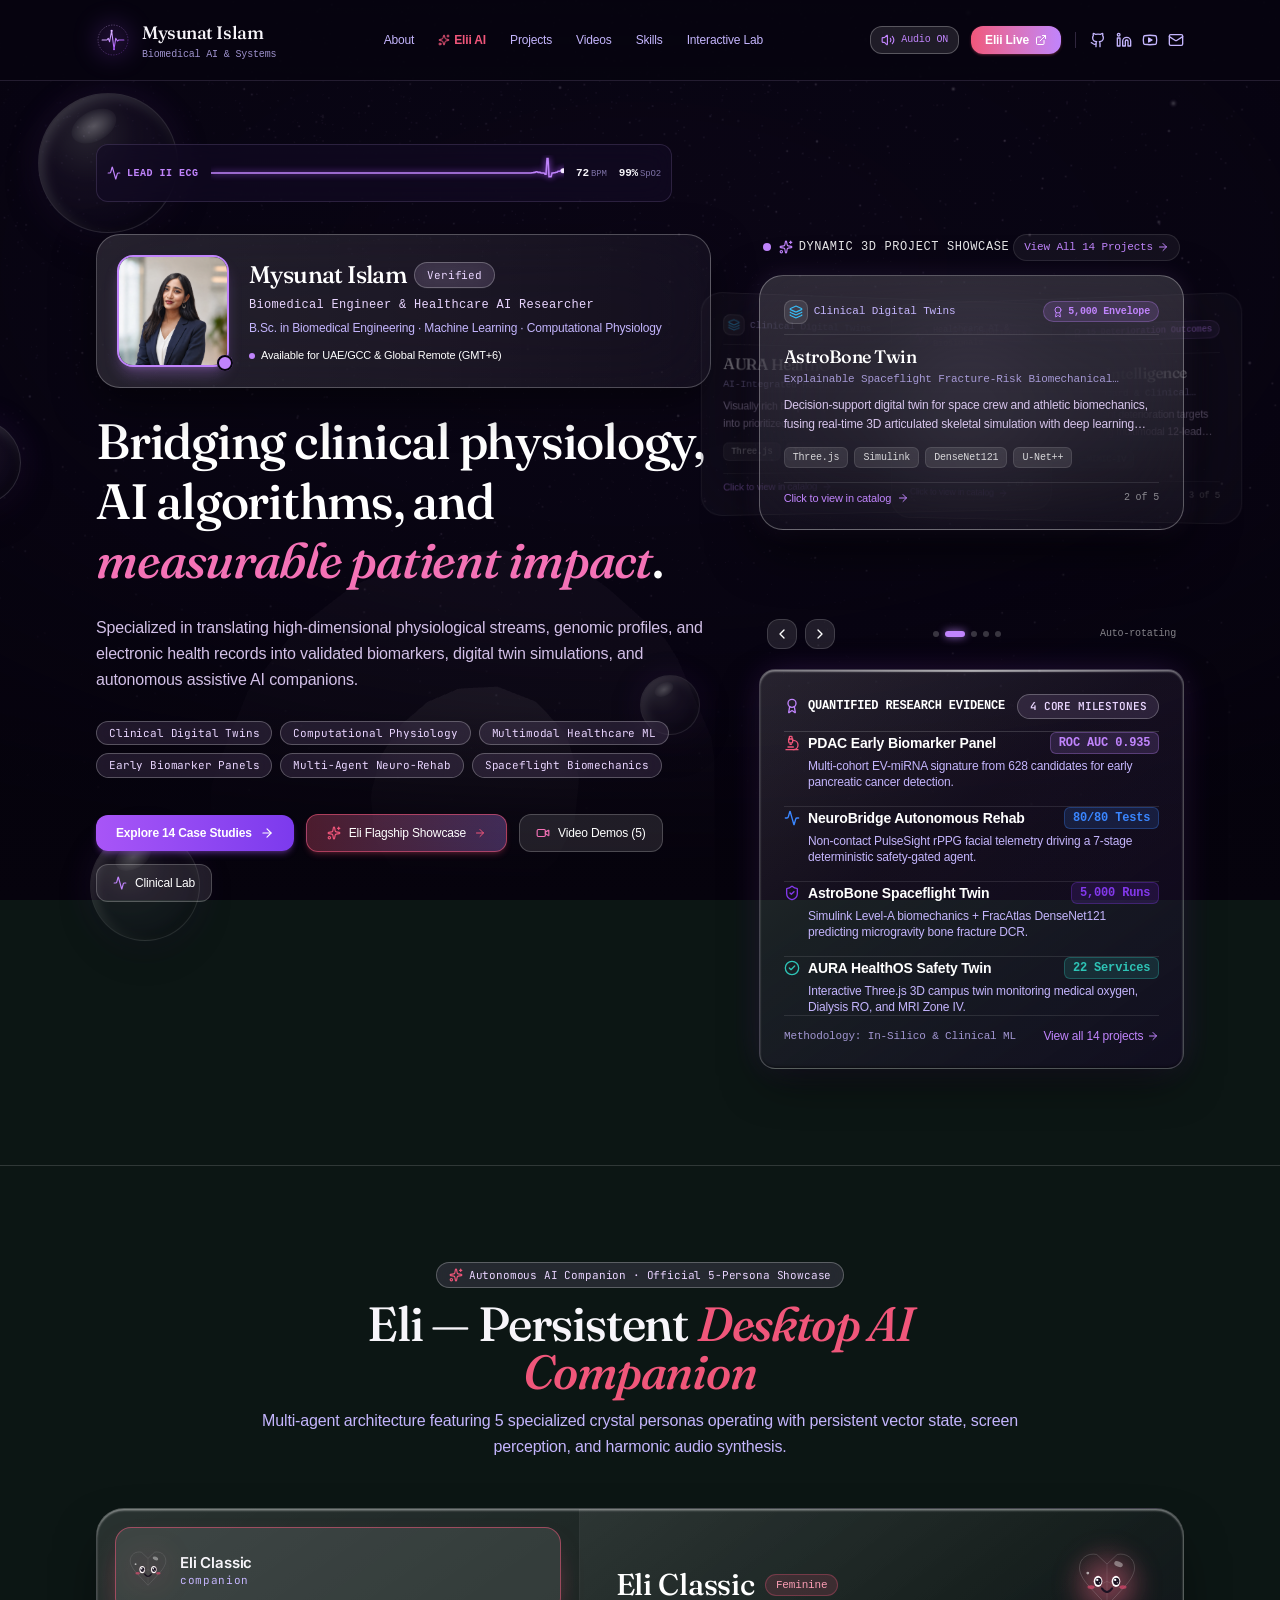
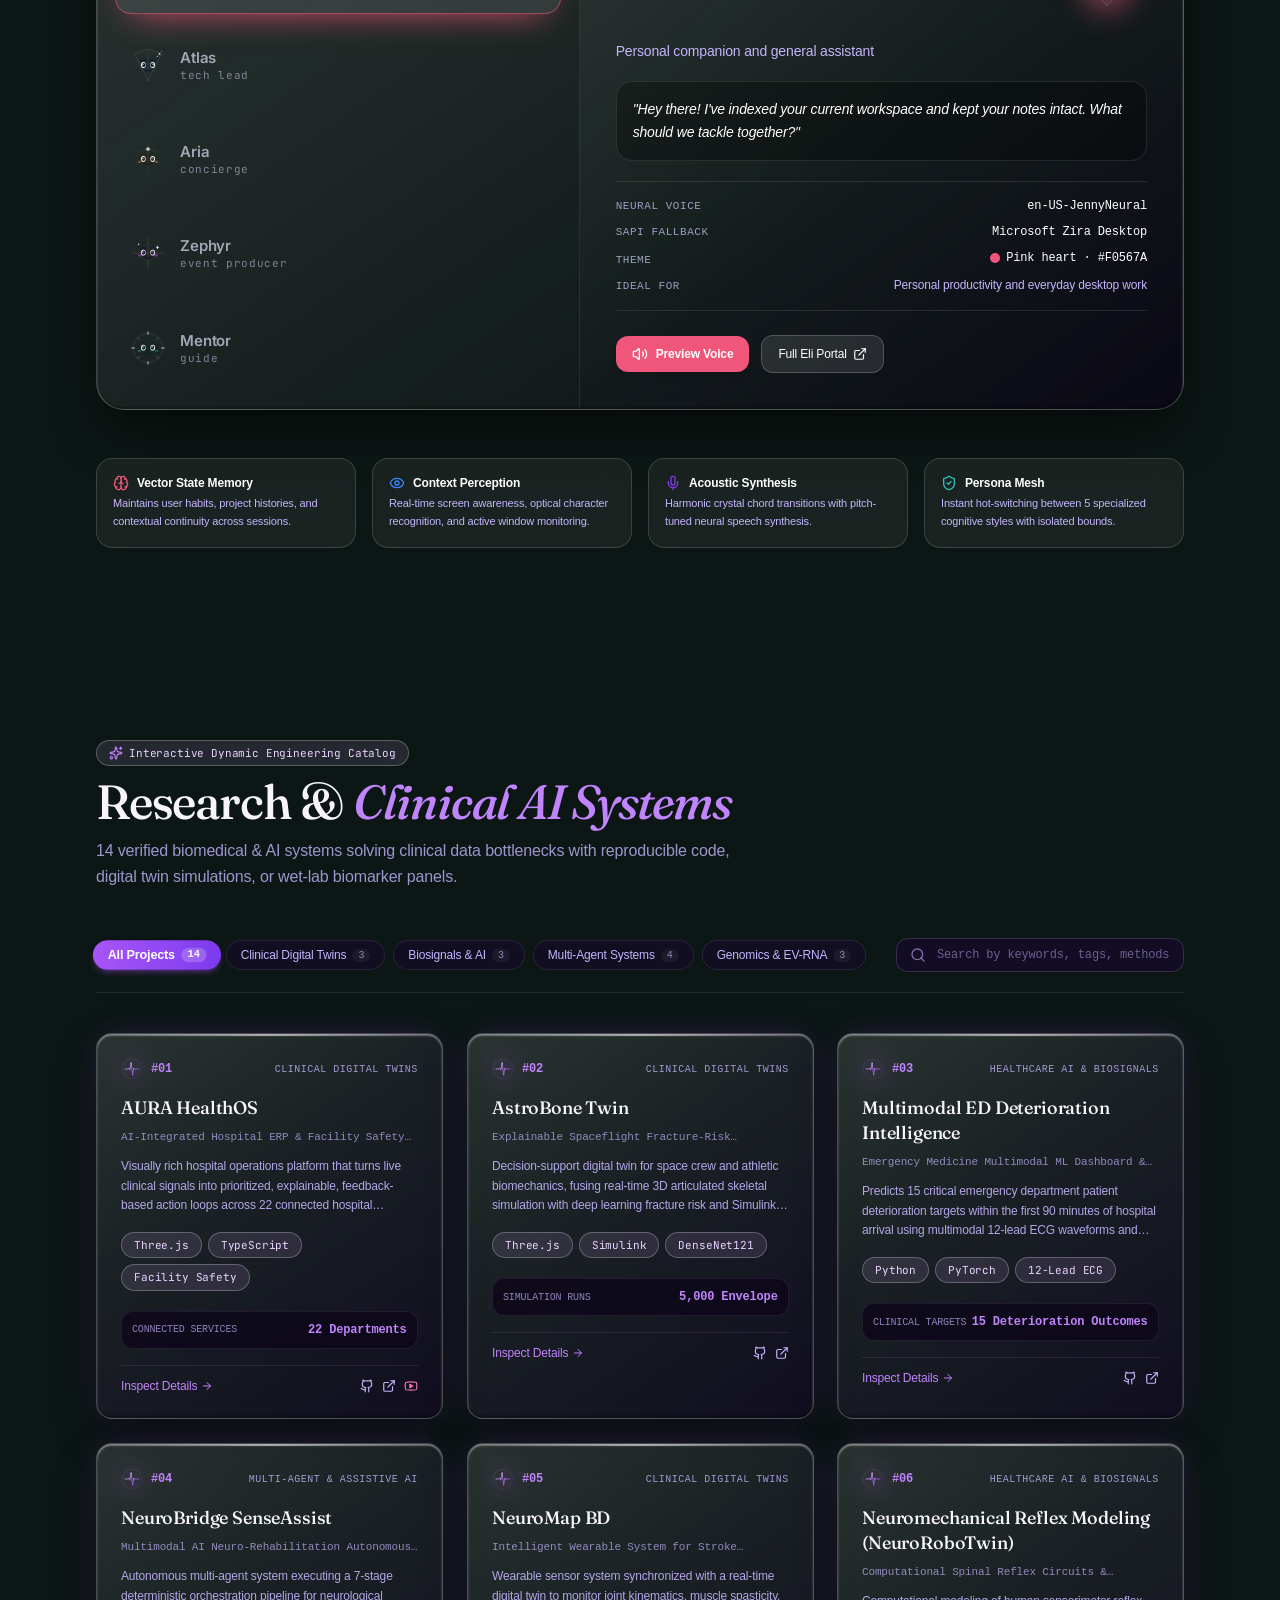
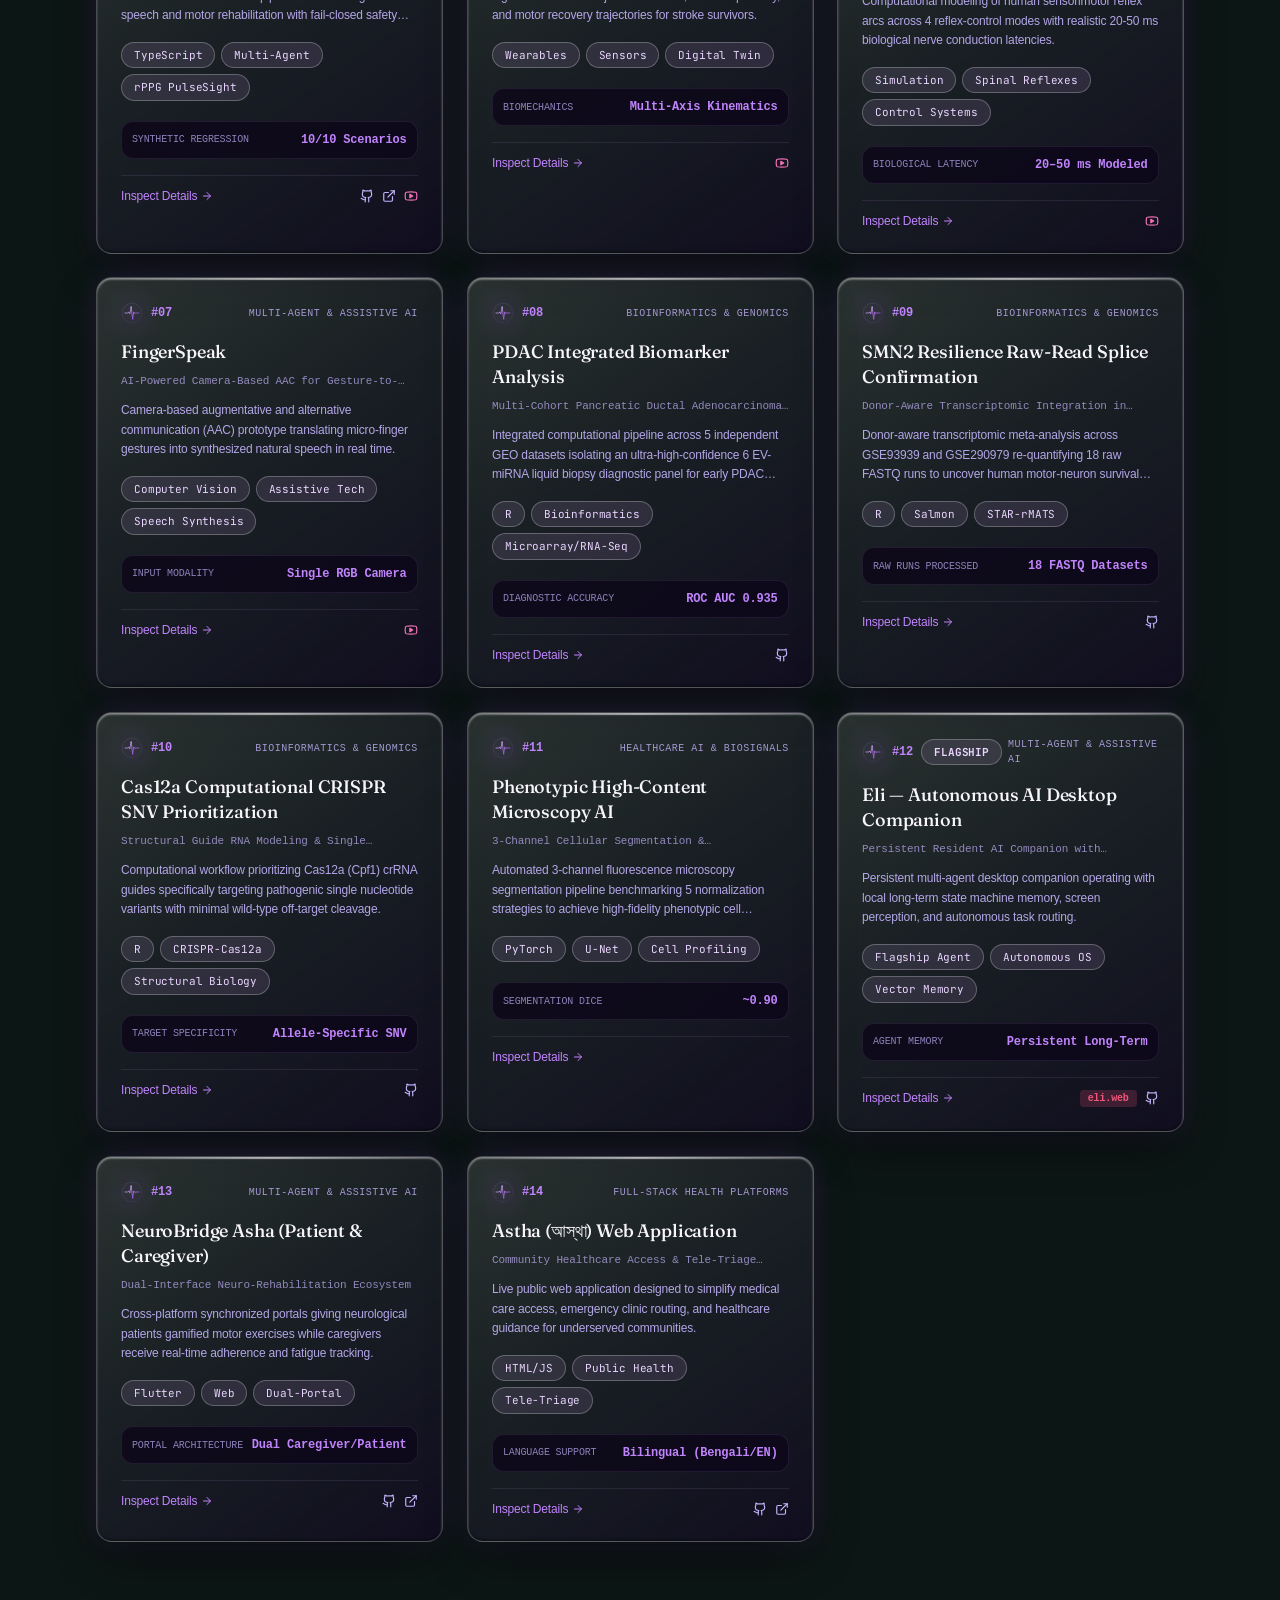
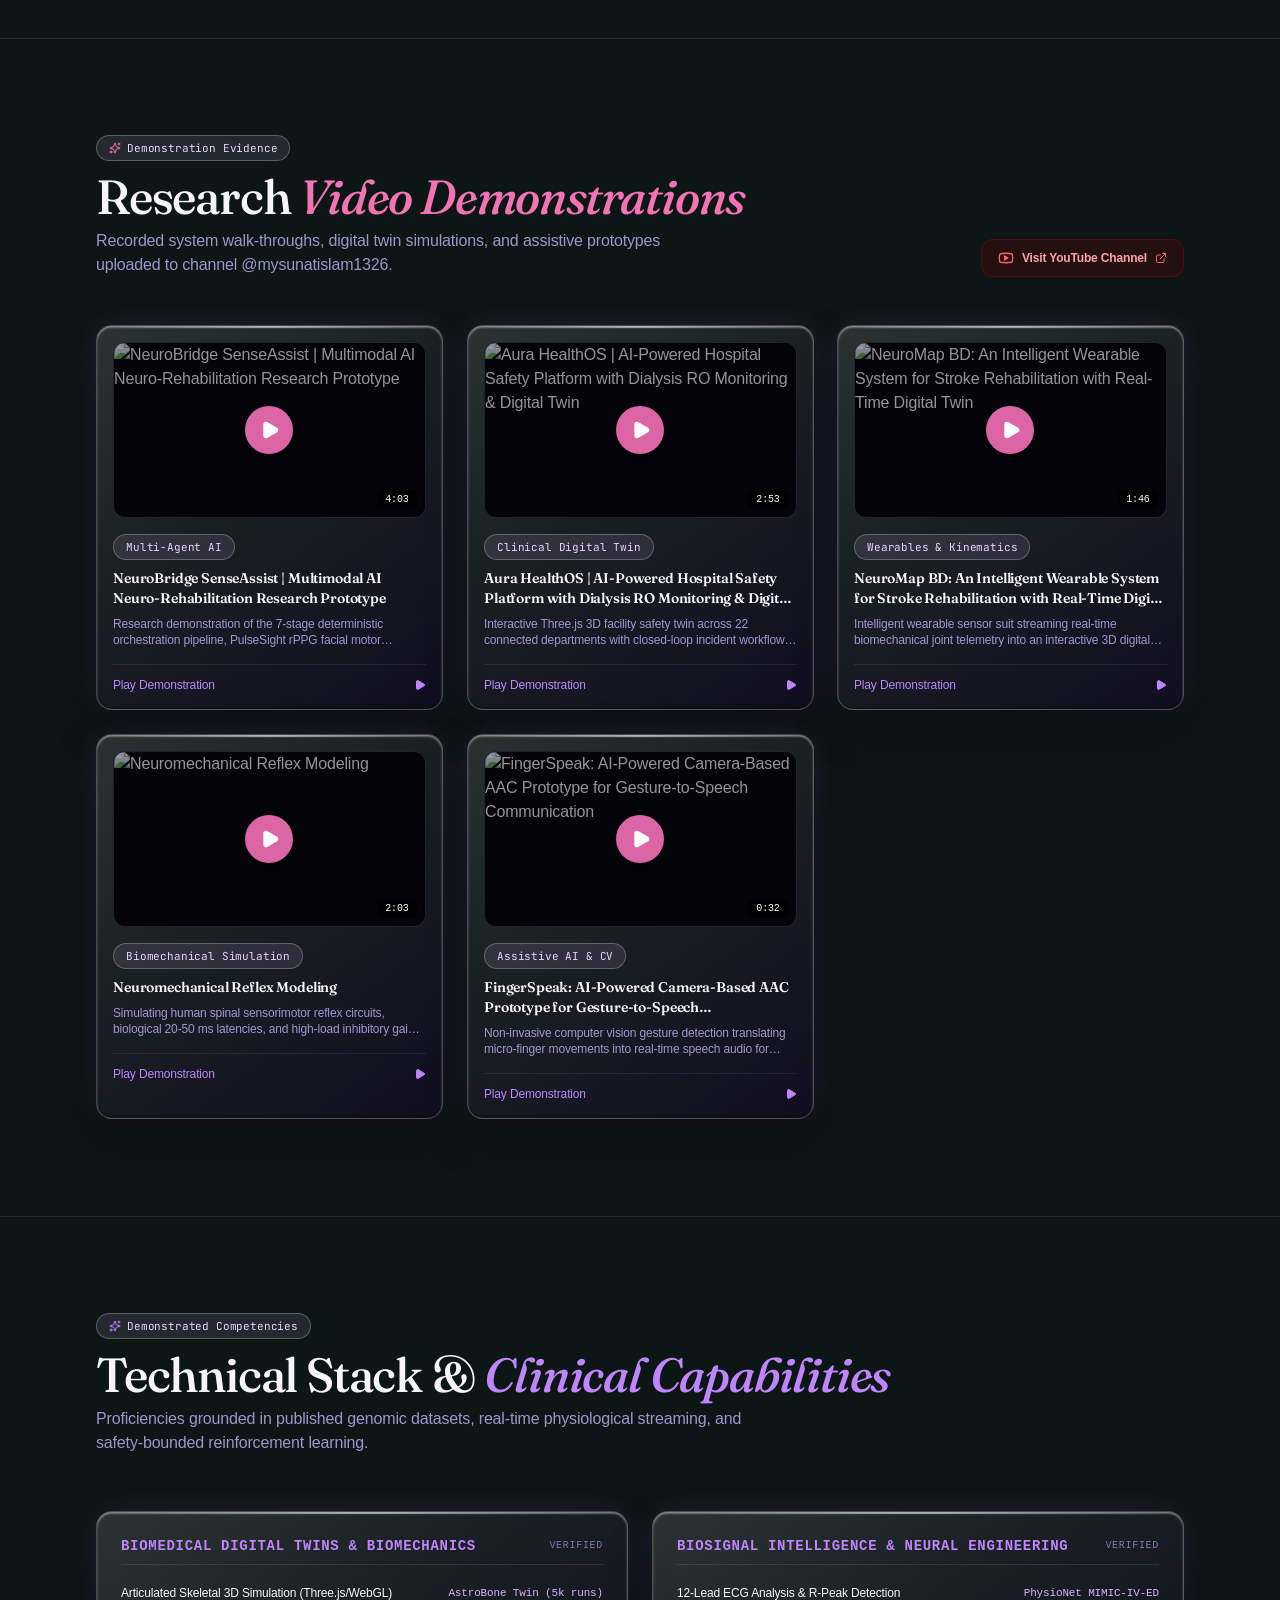
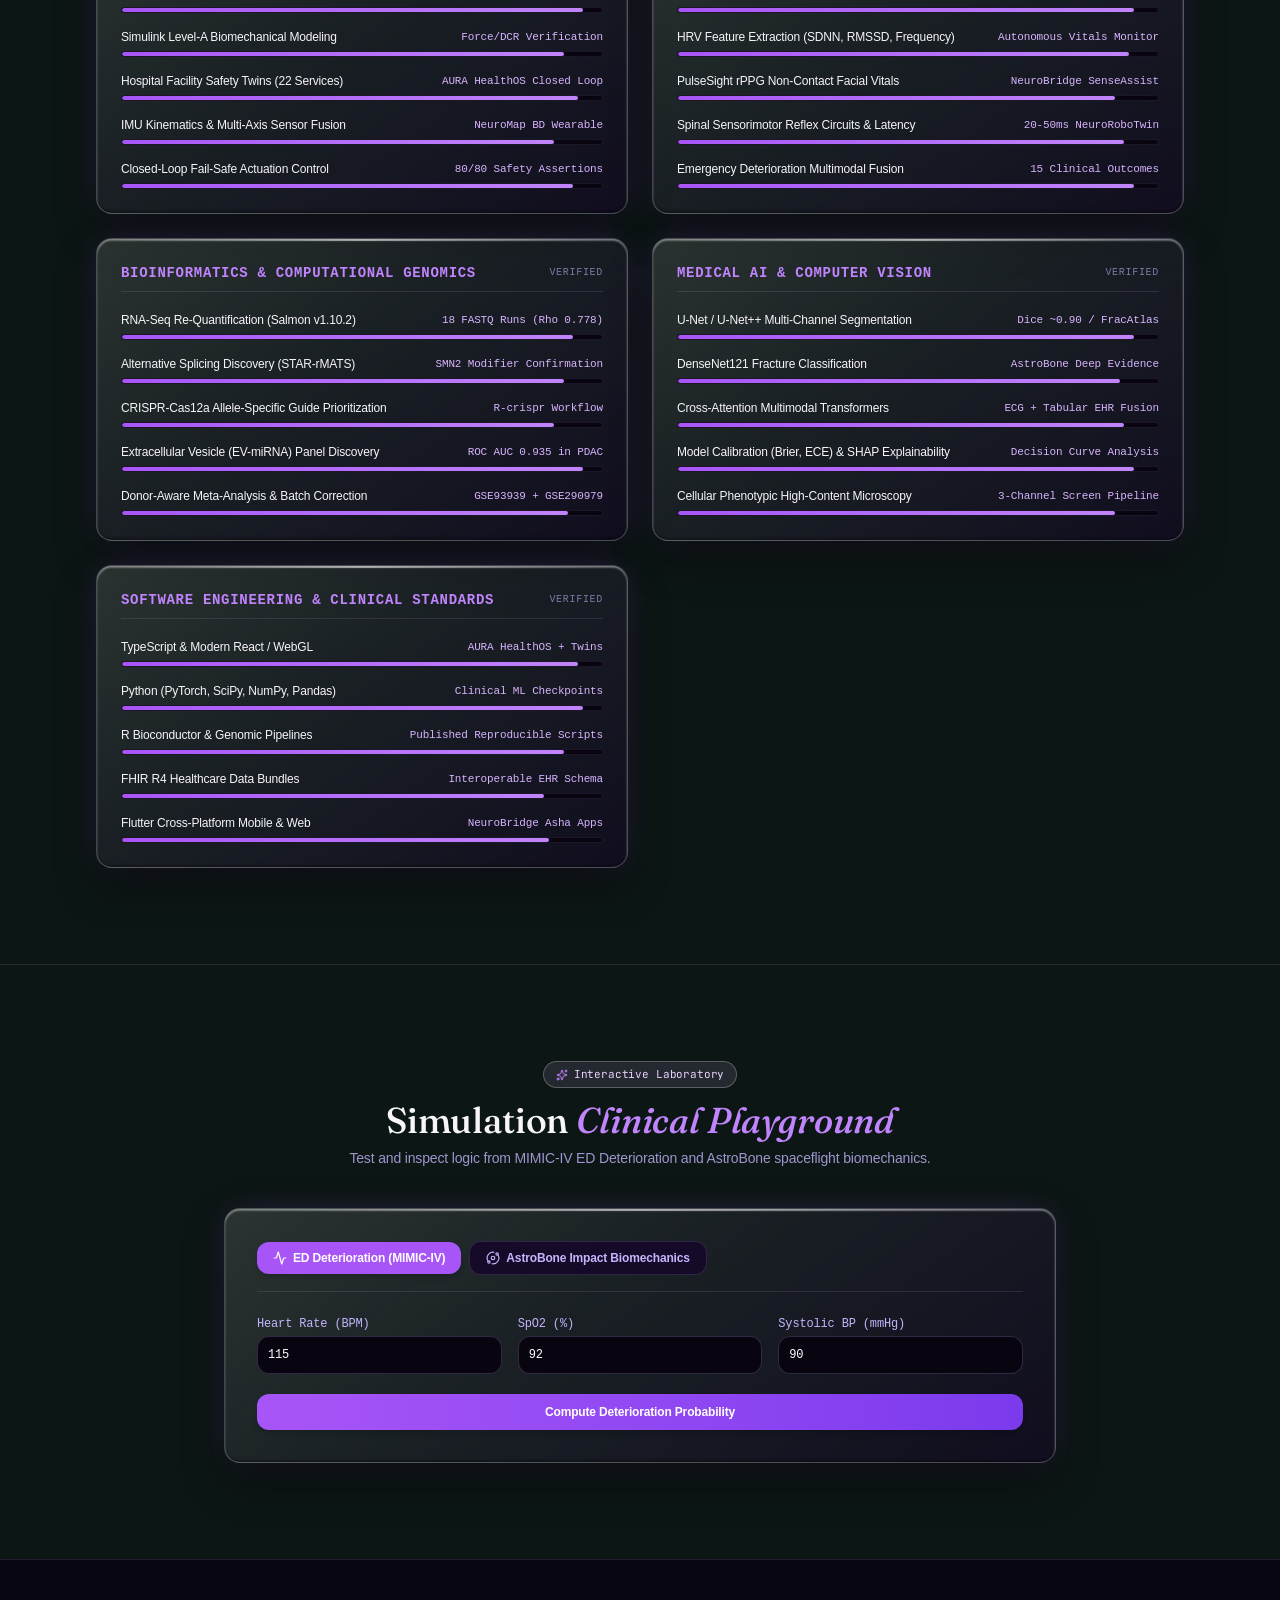
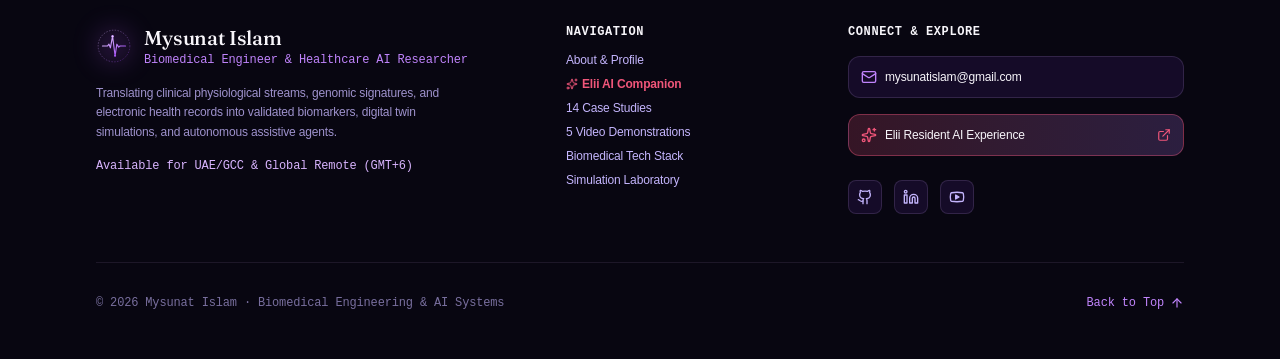
==== commit 8047f657: "Desaturate and soften 3D galaxy into classy ethereal starlight and add dynamic 3D rotating project s" ====
--- a/index.html
+++ b/index.html
@@ -11,8 +11,8 @@
     <link rel="preconnect" href="https://fonts.googleapis.com">
     <link rel="preconnect" href="https://fonts.gstatic.com" crossorigin>
     <link href="https://fonts.googleapis.com/css2?family=Fraunces:ital,opsz,wght@0,9..144,400;0,9..144,500;0,9..144,600;0,9..144,700;1,9..144,400;1,9..144,600&family=Inter:wght@300;400;500;600;700&family=JetBrains+Mono:wght@400;500&display=swap" rel="stylesheet">
-    <script type="module" crossorigin src="./assets/index-CYrOJ5gx.js"></script>
-    <link rel="stylesheet" crossorigin href="./assets/index-CEtg07c5.css">
+    <script type="module" crossorigin src="./assets/index-6D1rQf6v.js"></script>
+    <link rel="stylesheet" crossorigin href="./assets/index-Bm9cIvW9.css">
   </head>
   <body class="bg-[#0c1614] text-[#f2f1ec] antialiased selection:bg-[#7fc9ae] selection:text-[#0c1614] overflow-x-hidden font-sans">
     <div id="root"></div>
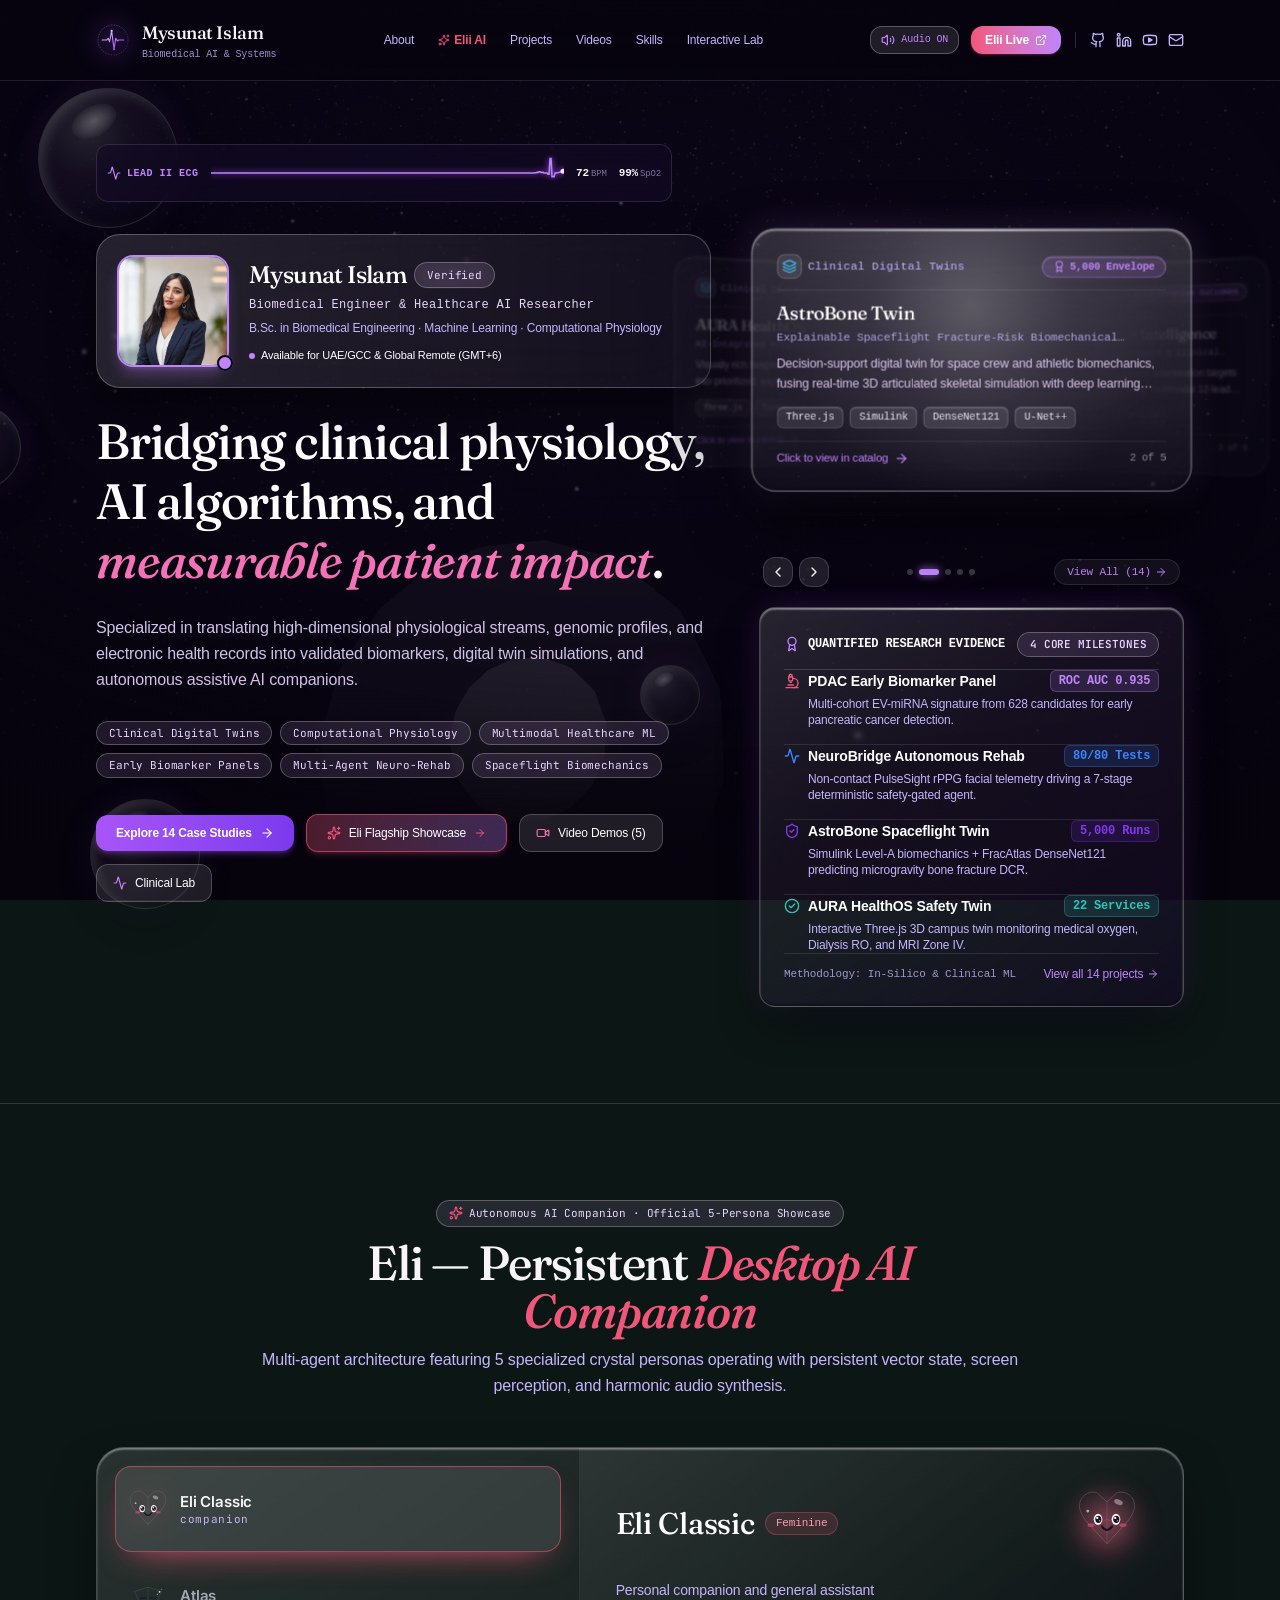
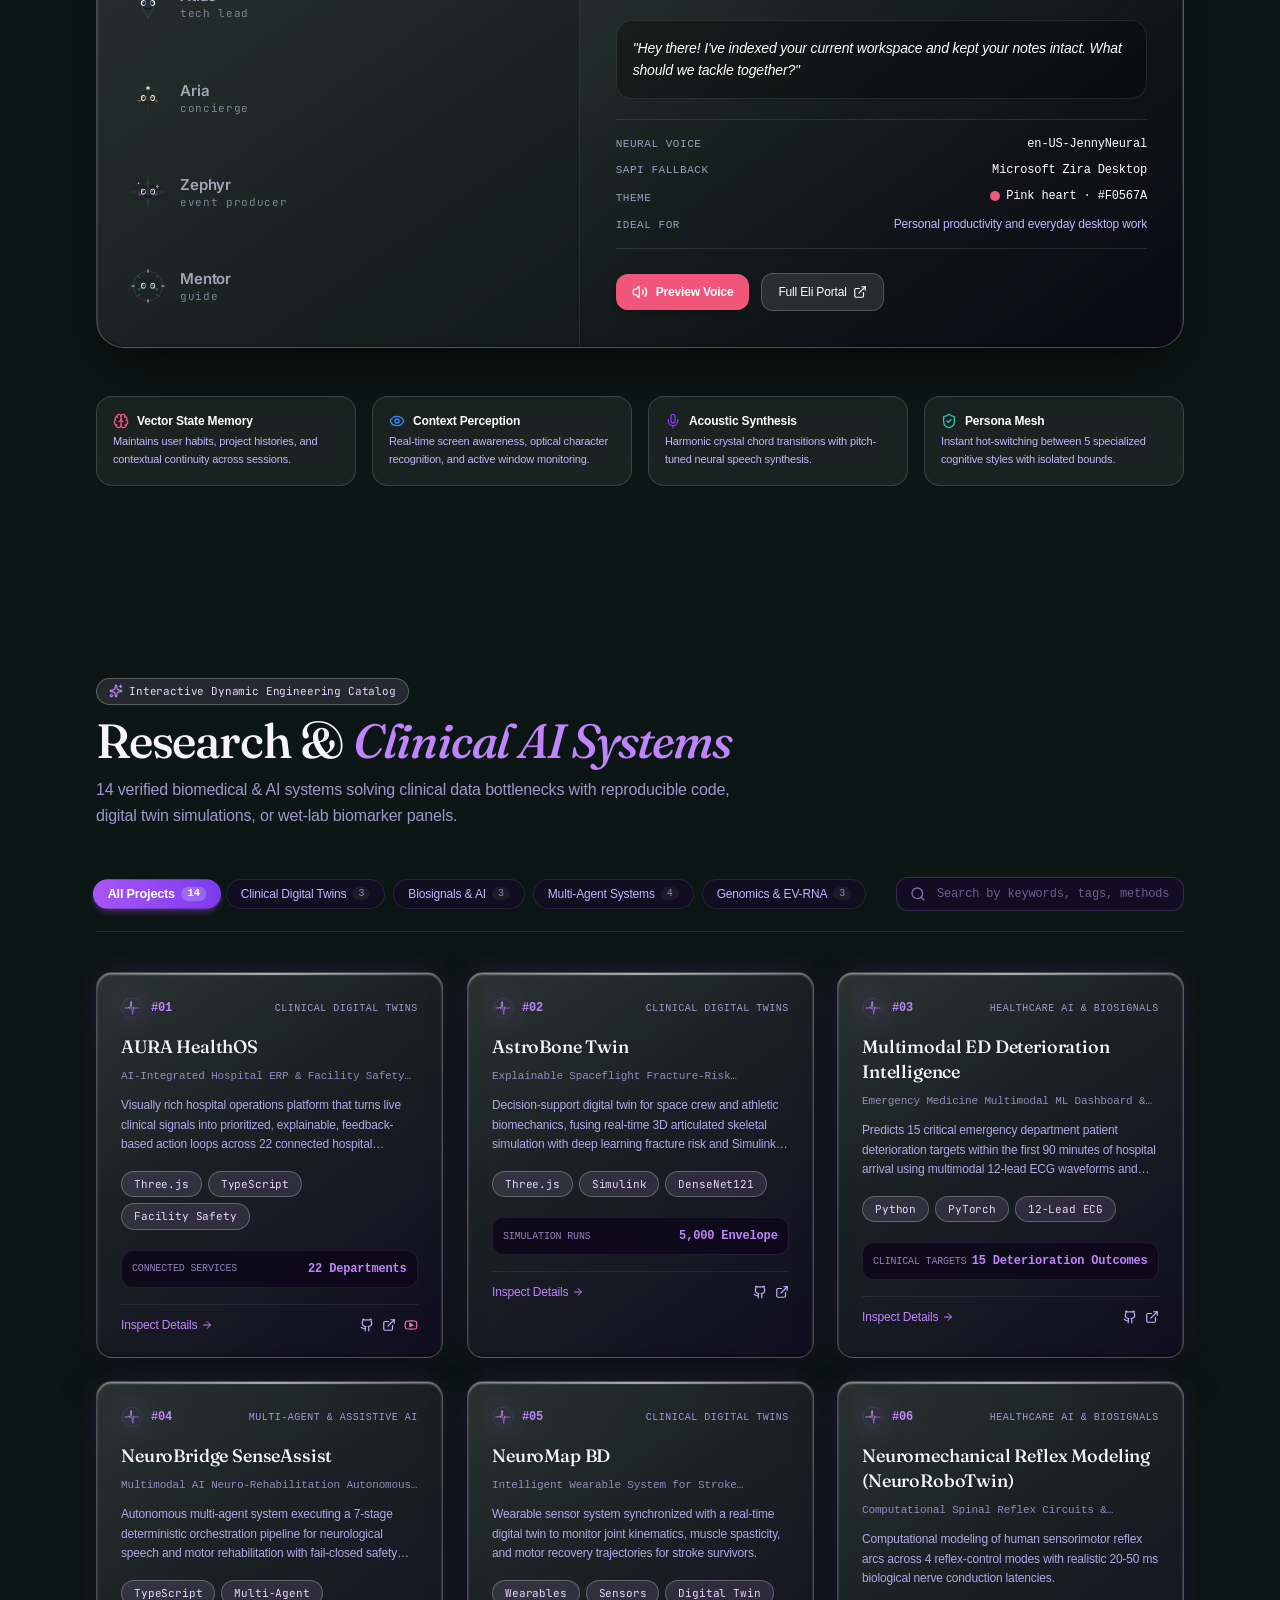
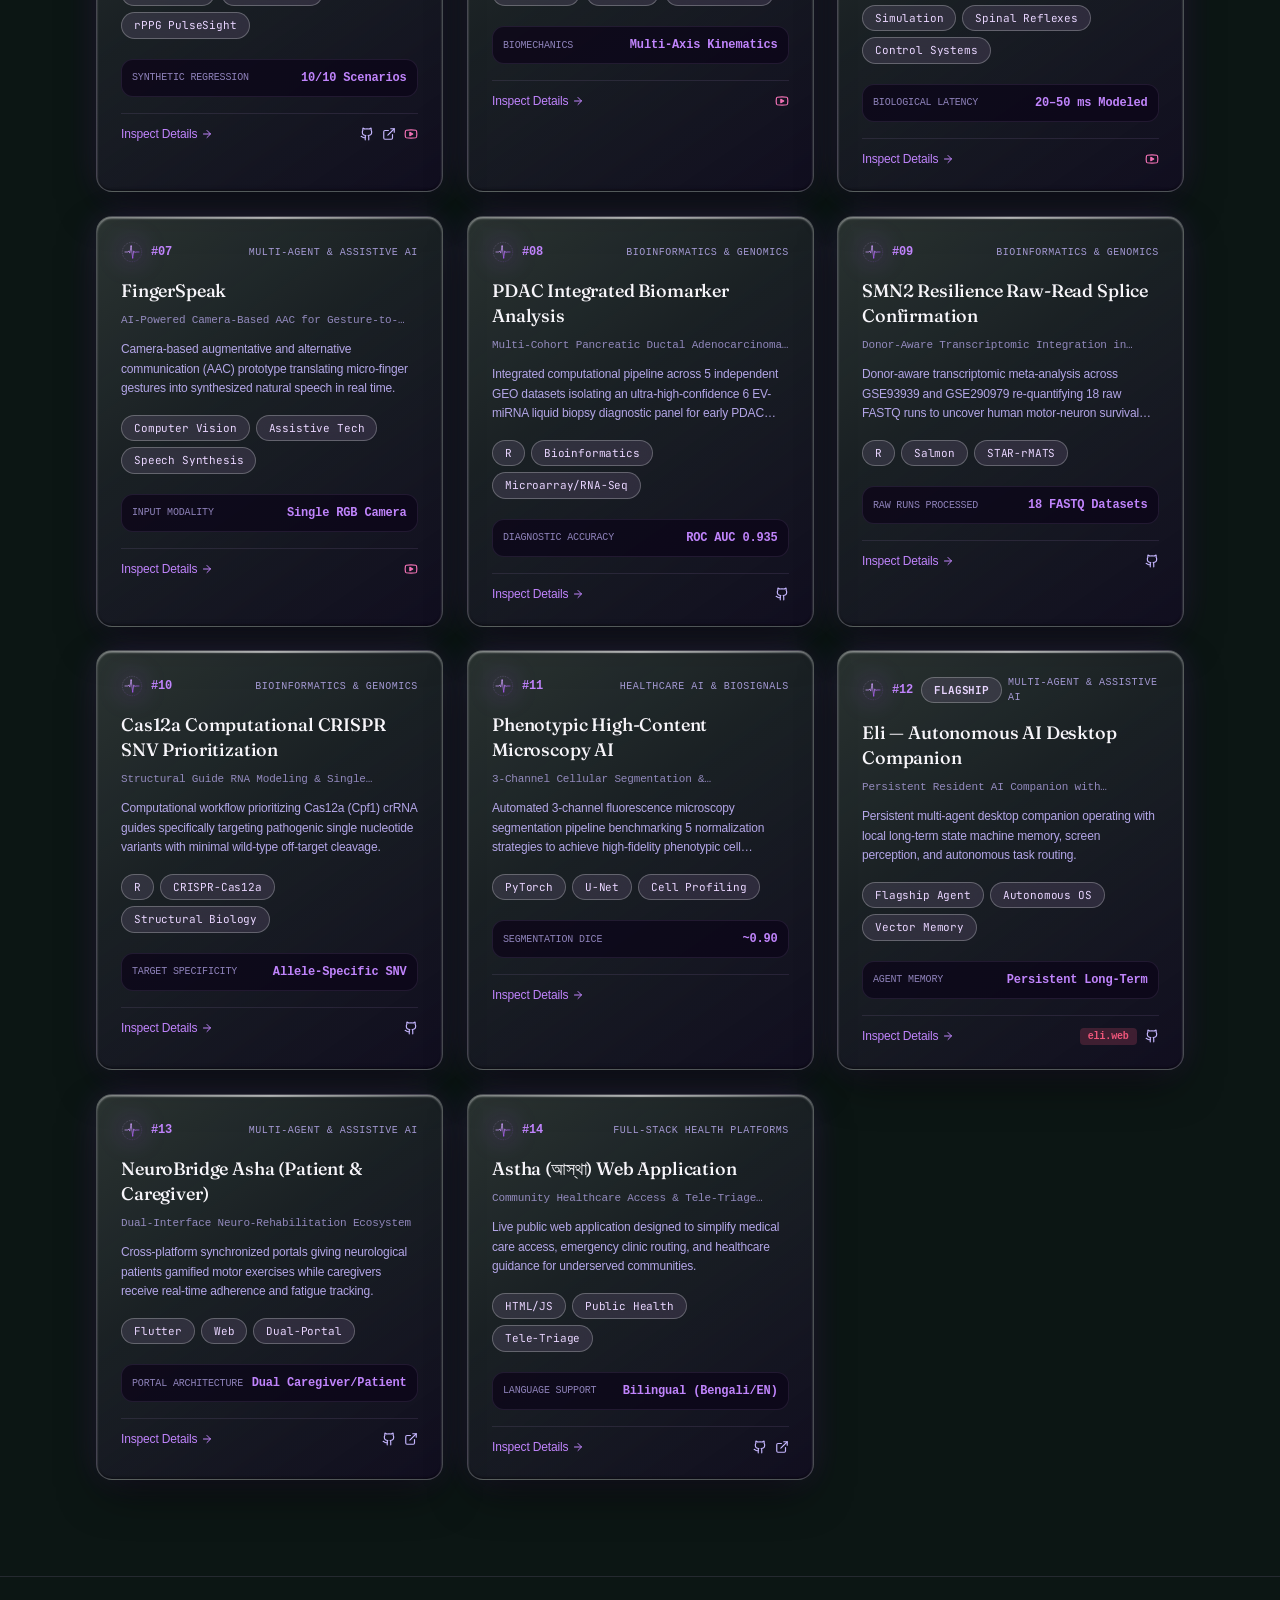
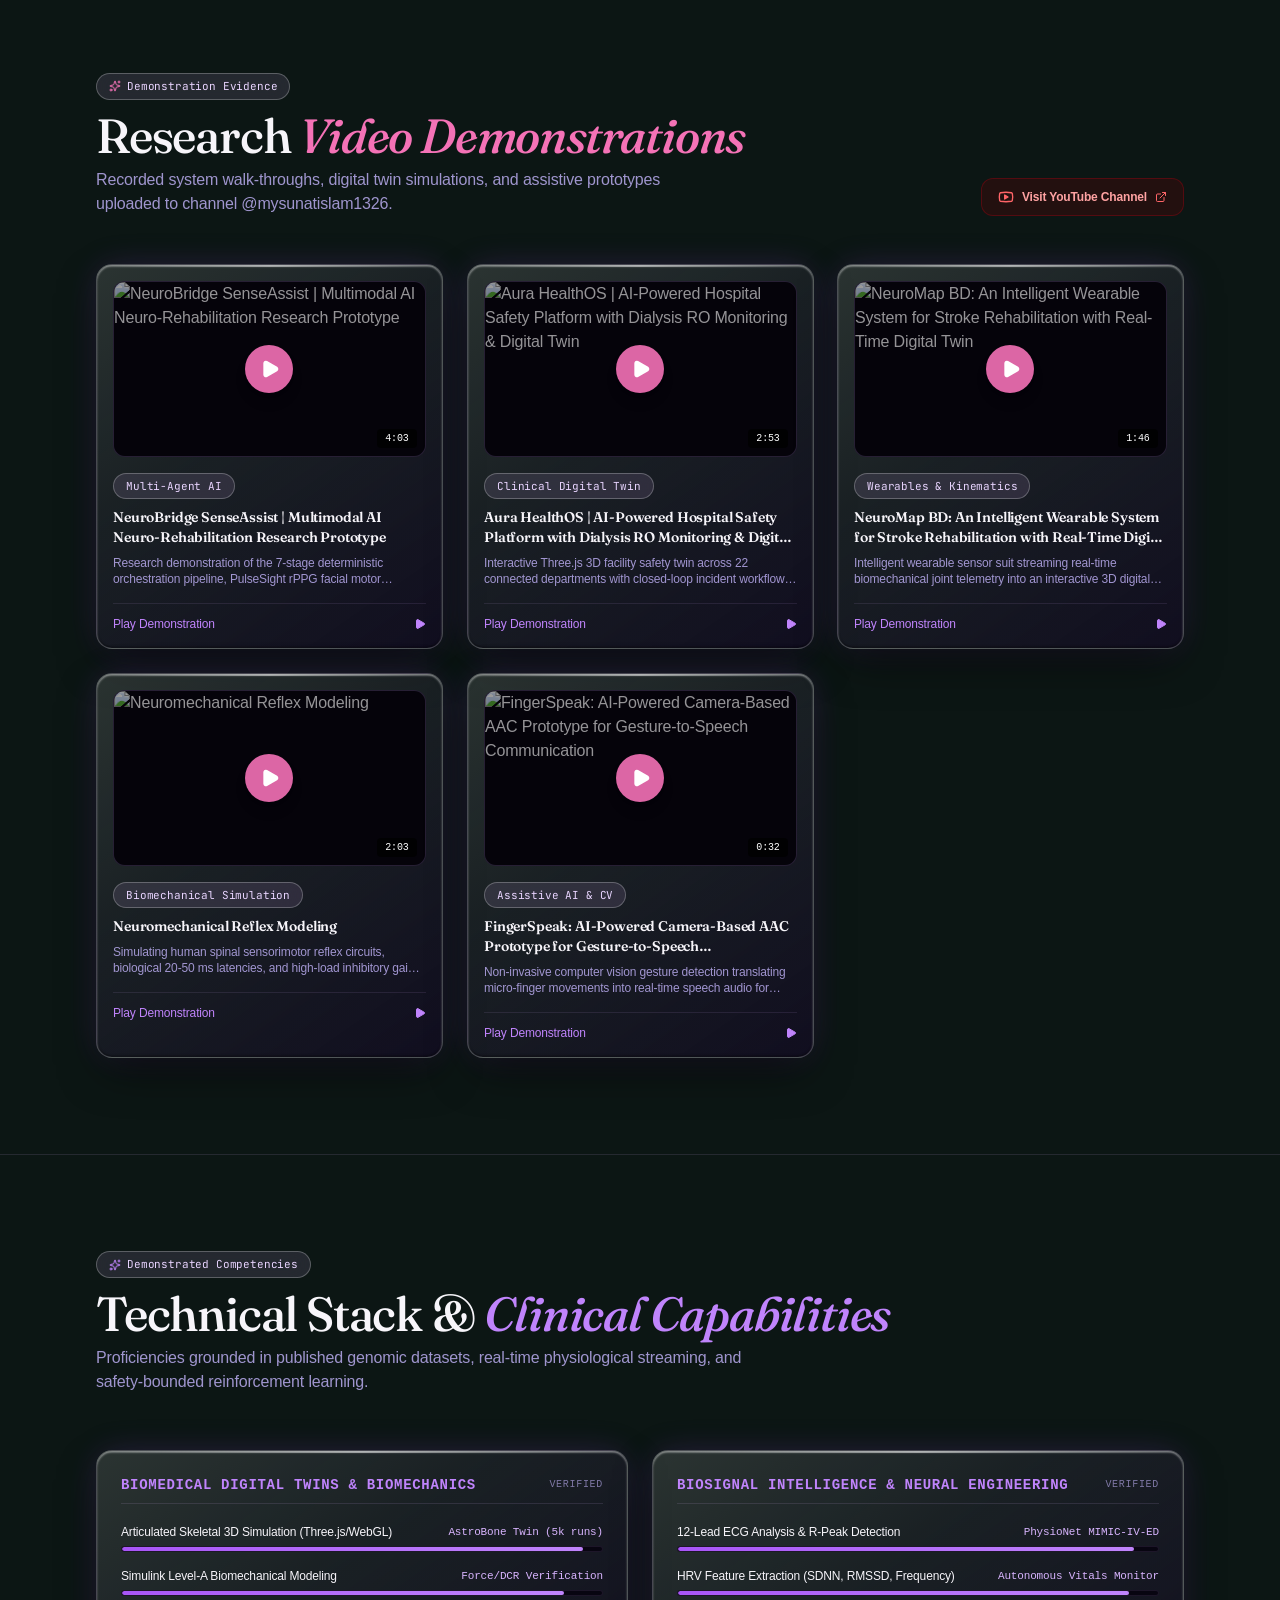
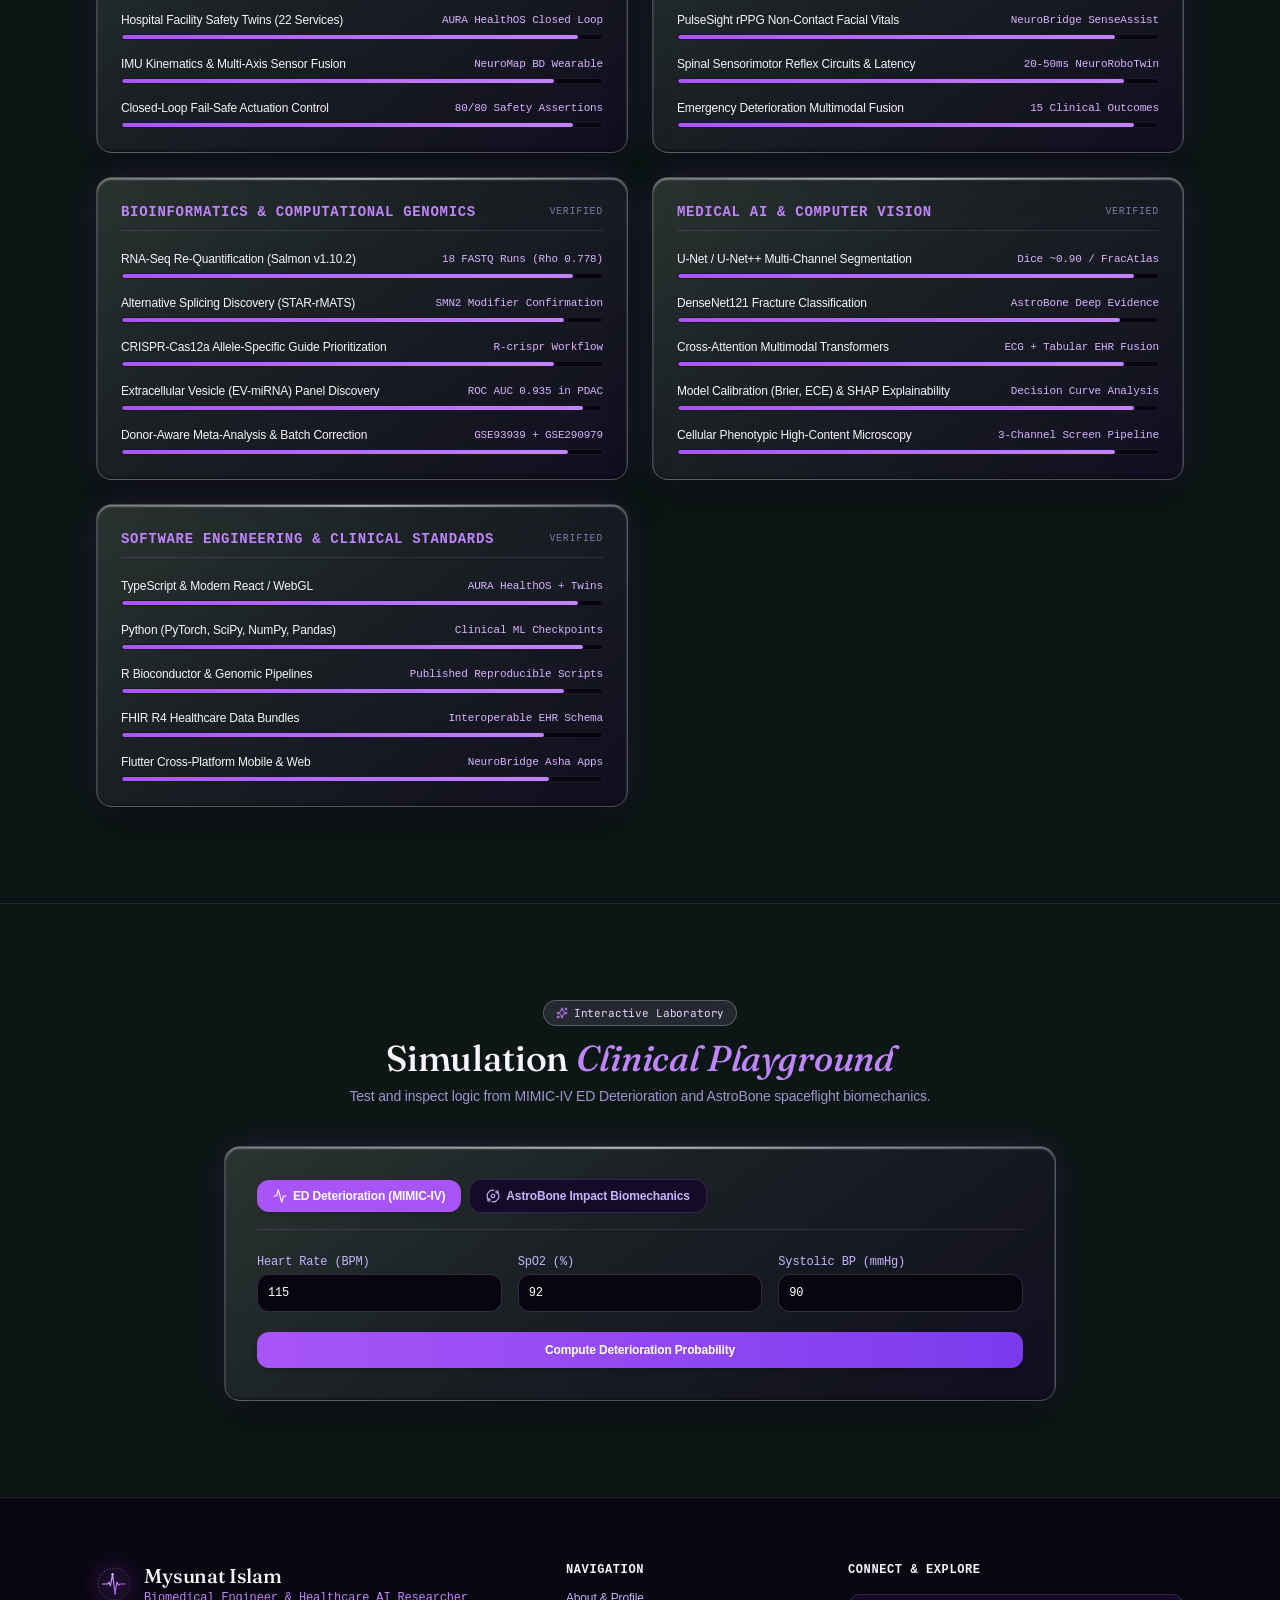
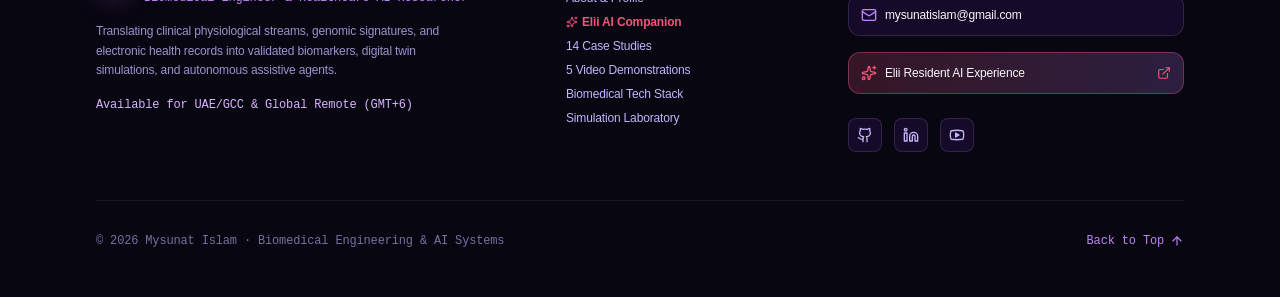
==== commit 556ecabb: "Remove gap over 3D cards, add liquid-glass-js specular glare and 3D cylinder transition effects" ====
--- a/index.html
+++ b/index.html
@@ -11,8 +11,8 @@
     <link rel="preconnect" href="https://fonts.googleapis.com">
     <link rel="preconnect" href="https://fonts.gstatic.com" crossorigin>
     <link href="https://fonts.googleapis.com/css2?family=Fraunces:ital,opsz,wght@0,9..144,400;0,9..144,500;0,9..144,600;0,9..144,700;1,9..144,400;1,9..144,600&family=Inter:wght@300;400;500;600;700&family=JetBrains+Mono:wght@400;500&display=swap" rel="stylesheet">
-    <script type="module" crossorigin src="./assets/index-6D1rQf6v.js"></script>
-    <link rel="stylesheet" crossorigin href="./assets/index-Bm9cIvW9.css">
+    <script type="module" crossorigin src="./assets/index-BBeh0IEi.js"></script>
+    <link rel="stylesheet" crossorigin href="./assets/index-REgYa8YX.css">
   </head>
   <body class="bg-[#0c1614] text-[#f2f1ec] antialiased selection:bg-[#7fc9ae] selection:text-[#0c1614] overflow-x-hidden font-sans">
     <div id="root"></div>
